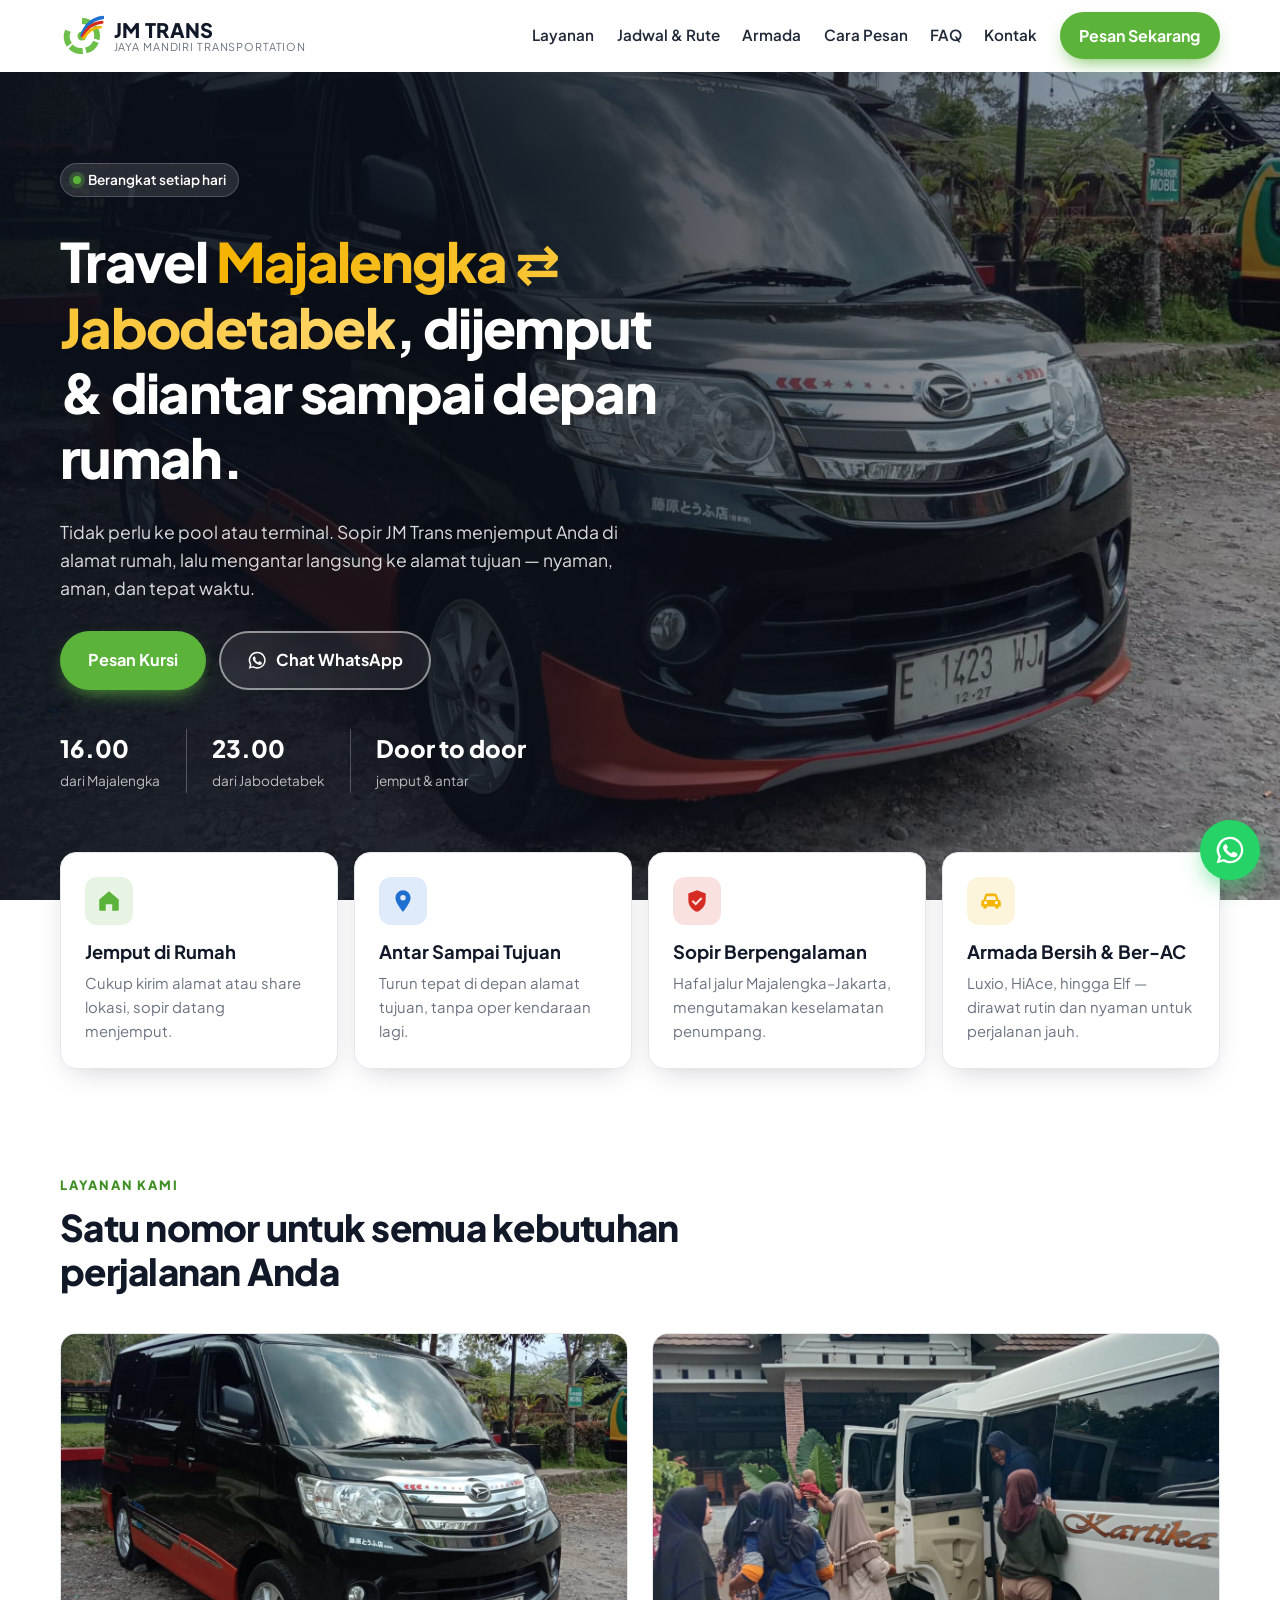
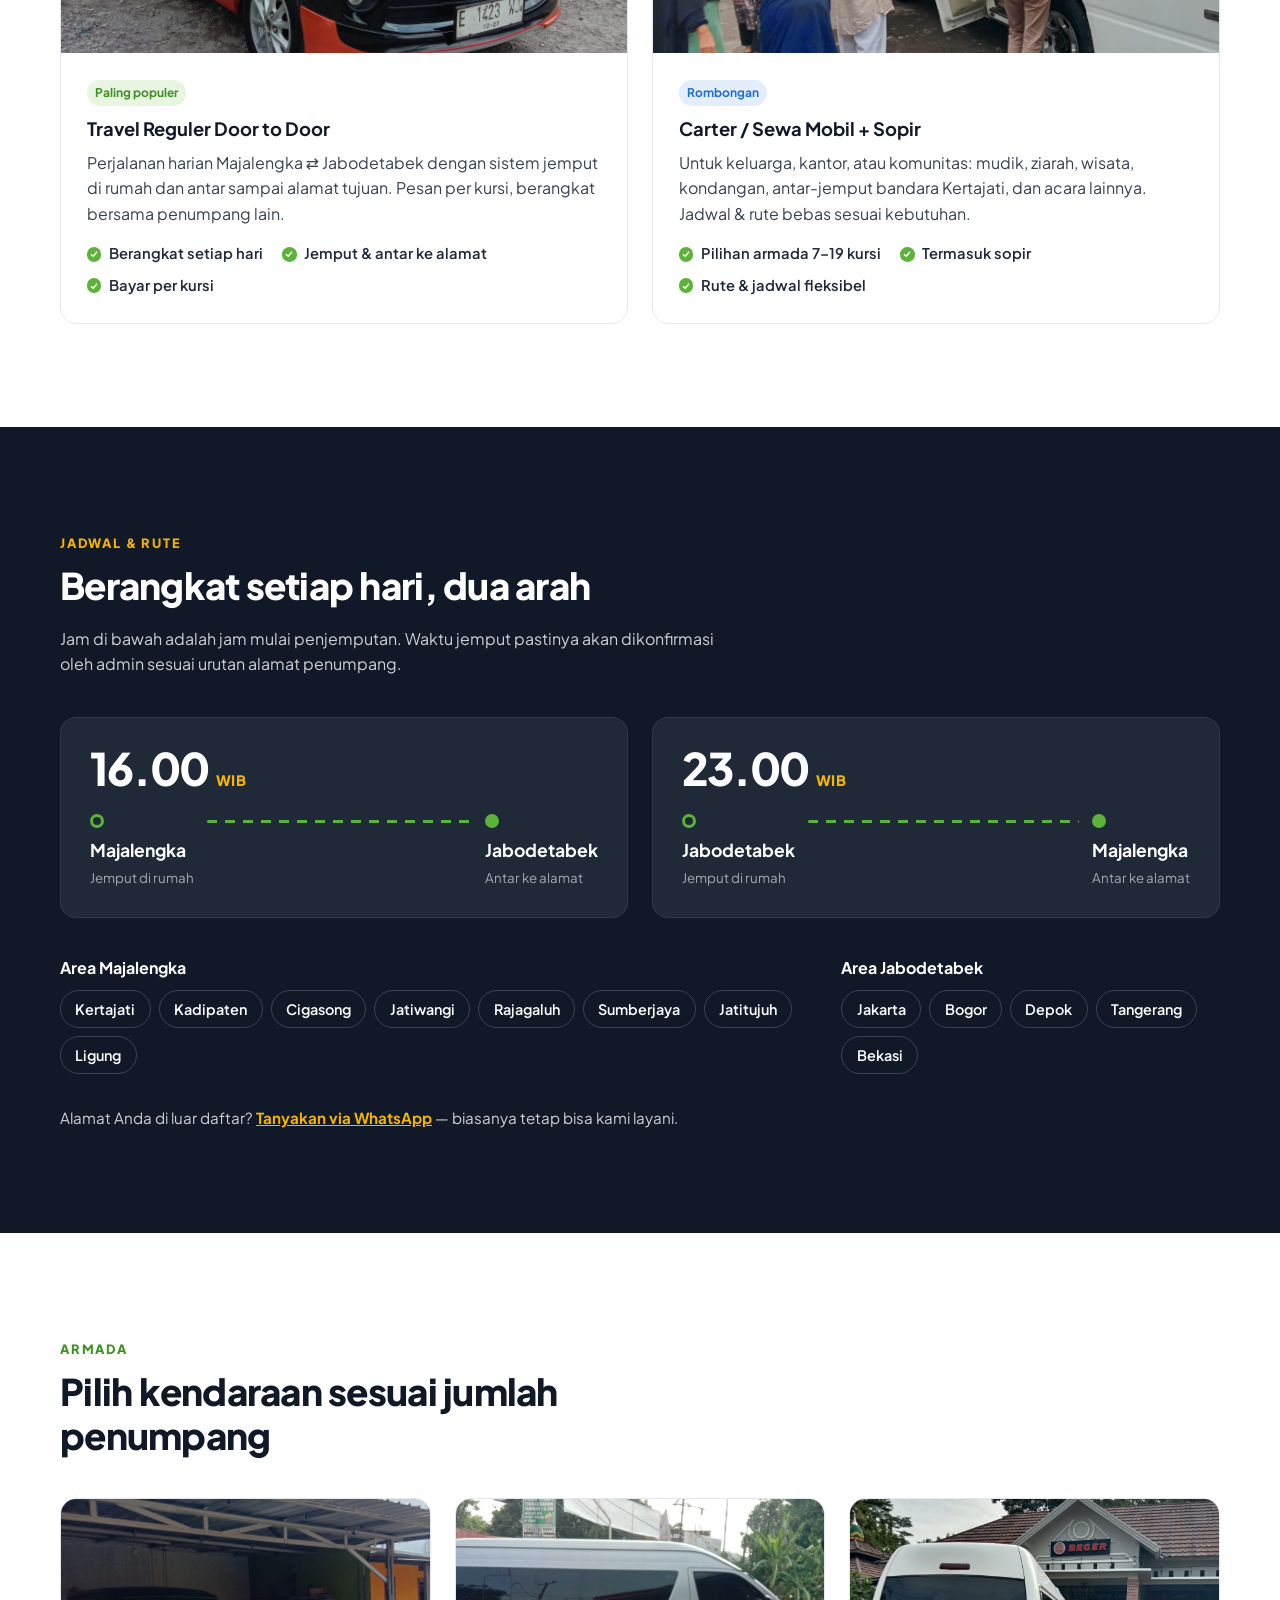
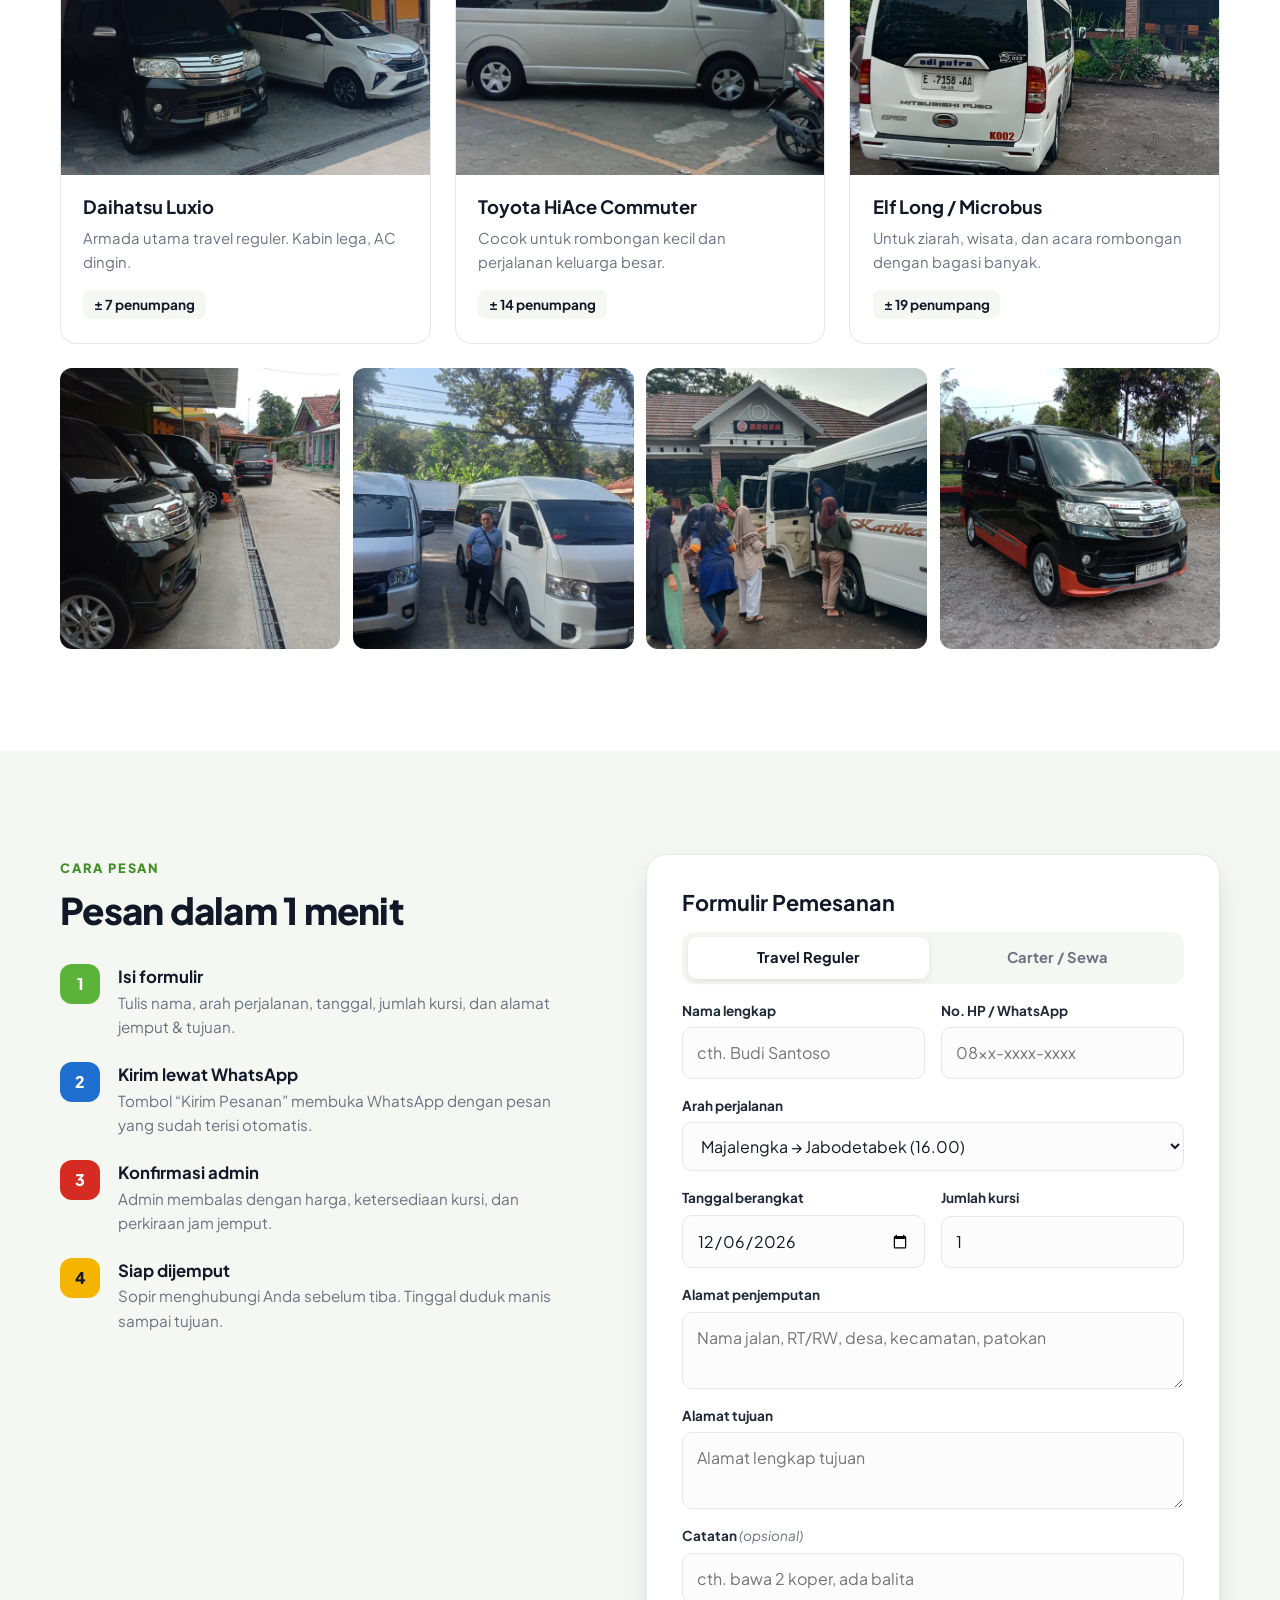
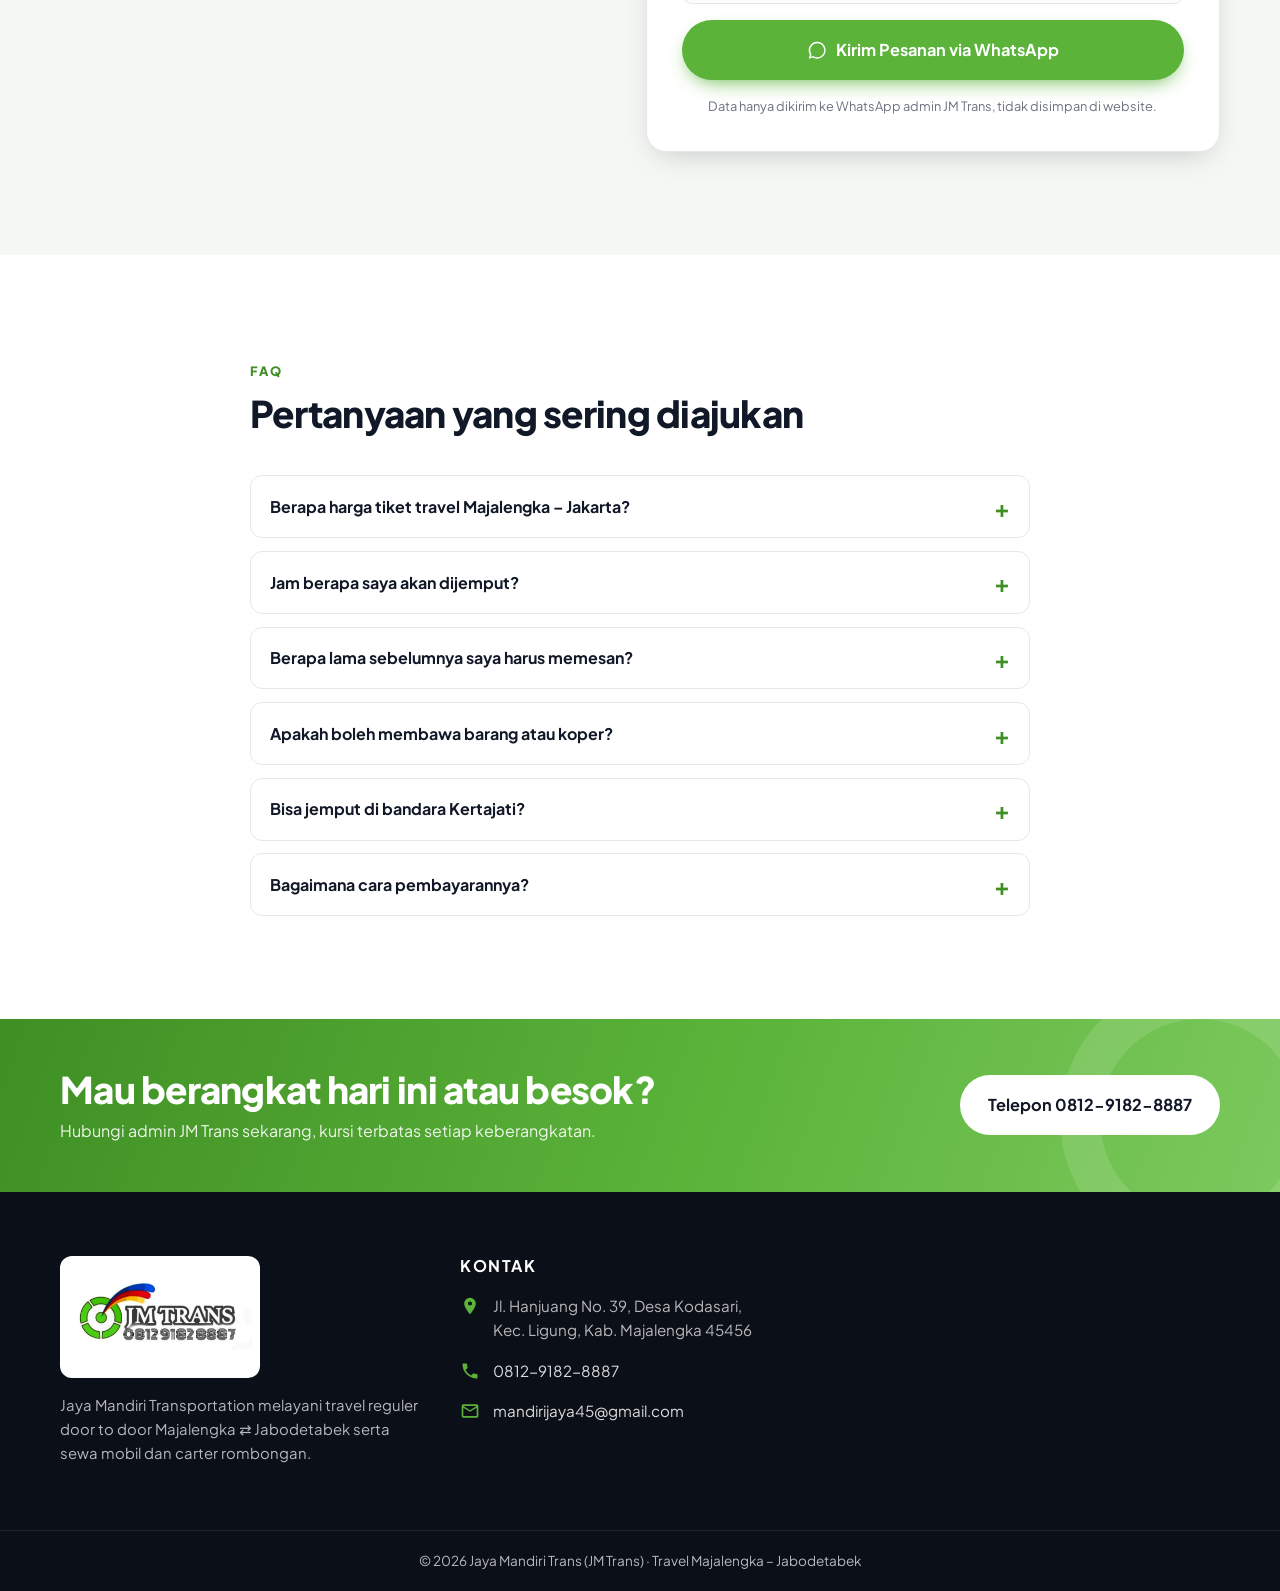
==== index.html @ edeae004 "Website JM Trans: travel door to door Majalengka - Jabodetabek Halaman statis dengan jadwal, rute, a" ====
<!DOCTYPE html>
<html lang="id">
<head>
  <meta charset="UTF-8">
  <meta name="viewport" content="width=device-width, initial-scale=1.0">
  <title>JM Trans — Travel Majalengka Jabodetabek Door to Door</title>
  <meta name="description" content="JM Trans (Jaya Mandiri Transportation) — travel reguler Majalengka ⇄ Jabodetabek, dijemput dan diantar sampai depan rumah. Berangkat setiap hari. Pesan via WhatsApp 0812-9182-8887.">
  <meta name="theme-color" content="#111827">
  <meta property="og:title" content="JM Trans — Travel Door to Door Majalengka ⇄ Jabodetabek">
  <meta property="og:description" content="Dijemput di rumah, diantar sampai tujuan. Berangkat setiap hari dari Majalengka jam 16.00 dan dari Jabodetabek jam 23.00.">
  <meta property="og:image" content="img/luxio-hero.jpg">
  <link rel="icon" href="img/favicon.svg" type="image/svg+xml">
  <link rel="preconnect" href="https://fonts.googleapis.com">
  <link rel="preconnect" href="https://fonts.gstatic.com" crossorigin>
  <link href="https://fonts.googleapis.com/css2?family=Plus+Jakarta+Sans:wght@400;500;600;700;800&display=swap" rel="stylesheet">
  <link rel="stylesheet" href="css/style.css">
</head>
<body>

  <!-- ===== HEADER ===== -->
  <header class="header" id="header">
    <div class="container header__inner">
      <a href="#beranda" class="brand" aria-label="JM Trans beranda">
        <svg class="brand__mark" viewBox="0 0 64 64" aria-hidden="true">
          <g fill="#6cc04a">
            <path d="M32 6a26 26 0 0 1 18.4 7.6l-6 6A17.5 17.5 0 0 0 32 14.5Z"/>
            <path d="M52.6 16a26 26 0 0 1 4.9 22l-8.2-2.2a17.5 17.5 0 0 0-3.3-14.6Z"/>
            <path d="M56.3 42a26 26 0 0 1-17.6 15.1l-2.2-8.2a17.5 17.5 0 0 0 11.8-10.1Z"/>
            <path d="M33.6 58a26 26 0 0 1-21.2-7.6l6-6a17.5 17.5 0 0 0 14.2 5.1Z"/>
            <path d="M9.9 47.5A26 26 0 0 1 7.4 23l8.1 2.8a17.5 17.5 0 0 0 1.7 16.4Z"/>
            <circle cx="32" cy="32" r="6.5"/>
          </g>
          <path d="M32 31 C36 18 46 7 62 5" stroke="#1f6fd1" stroke-width="5" fill="none" stroke-linecap="round"/>
          <path d="M33 33 C38 22 47 13 61 12" stroke="#d62b23" stroke-width="4.5" fill="none" stroke-linecap="round"/>
          <path d="M34 35 C40 26 48 19 59 19" stroke="#f4b400" stroke-width="4" fill="none" stroke-linecap="round"/>
        </svg>
        <span class="brand__text">
          <strong>JM TRANS</strong>
          <small>Jaya Mandiri Transportation</small>
        </span>
      </a>

      <nav class="nav" id="nav" aria-label="Menu utama">
        <a href="#layanan">Layanan</a>
        <a href="#jadwal">Jadwal & Rute</a>
        <a href="#armada">Armada</a>
        <a href="#cara-pesan">Cara Pesan</a>
        <a href="#faq">FAQ</a>
        <a href="#kontak">Kontak</a>
        <a href="#pesan" class="btn btn--primary nav__cta">Pesan Sekarang</a>
      </nav>

      <button class="nav-toggle" id="navToggle" aria-label="Buka menu" aria-expanded="false" aria-controls="nav">
        <span></span><span></span><span></span>
      </button>
    </div>
  </header>

  <main>
    <!-- ===== HERO ===== -->
    <section class="hero" id="beranda">
      <div class="hero__bg" aria-hidden="true"></div>
      <div class="container hero__inner">
        <div class="hero__copy">
          <span class="pill"><span class="dot"></span> Berangkat setiap hari</span>
          <h1>Travel <span class="hl">Majalengka ⇄ Jabodetabek</span>, dijemput & diantar sampai depan rumah.</h1>
          <p class="lead">Tidak perlu ke pool atau terminal. Sopir JM Trans menjemput Anda di alamat rumah, lalu mengantar langsung ke alamat tujuan — nyaman, aman, dan tepat waktu.</p>
          <div class="hero__actions">
            <a href="#pesan" class="btn btn--primary btn--lg">Pesan Kursi</a>
            <a href="https://wa.me/6281291828887?text=Halo%20JM%20Trans%2C%20saya%20mau%20tanya%20jadwal%20travel." class="btn btn--ghost btn--lg" target="_blank" rel="noopener">
              <svg class="ico" viewBox="0 0 24 24" aria-hidden="true"><path fill="currentColor" d="M12 2a10 10 0 0 0-8.6 15.1L2 22l5-1.3A10 10 0 1 0 12 2Zm0 18.2a8.2 8.2 0 0 1-4.2-1.2l-.3-.2-3 .8.8-2.9-.2-.3A8.2 8.2 0 1 1 12 20.2Zm4.5-6.1c-.2-.1-1.5-.7-1.7-.8s-.4-.1-.6.1-.7.8-.8 1-.3.2-.5.1a6.7 6.7 0 0 1-3.3-2.9c-.3-.4.3-.4.7-1.3.1-.2 0-.3 0-.4l-.8-1.8c-.2-.5-.4-.4-.6-.4h-.5a1 1 0 0 0-.7.3 3 3 0 0 0-.9 2.2 5.2 5.2 0 0 0 1.1 2.7 11.8 11.8 0 0 0 4.5 4c1.7.7 2.3.8 3.2.6a2.7 2.7 0 0 0 1.8-1.2 2.2 2.2 0 0 0 .1-1.3c0-.1-.2-.2-.4-.3Z"/></svg>
              Chat WhatsApp
            </a>
          </div>
          <ul class="hero__stats">
            <li><strong>16.00</strong><span>dari Majalengka</span></li>
            <li><strong>23.00</strong><span>dari Jabodetabek</span></li>
            <li><strong>Door to door</strong><span>jemput & antar</span></li>
          </ul>
        </div>
      </div>
    </section>

    <!-- ===== KEUNGGULAN ===== -->
    <section class="features">
      <div class="container features__grid">
        <article class="feature">
          <div class="feature__icon" style="--c:var(--green)">
            <svg viewBox="0 0 24 24"><path d="M3 10.5 12 3l9 7.5V20a1 1 0 0 1-1 1h-5v-6H9v6H4a1 1 0 0 1-1-1Z"/></svg>
          </div>
          <h3>Jemput di Rumah</h3>
          <p>Cukup kirim alamat atau share lokasi, sopir datang menjemput.</p>
        </article>
        <article class="feature">
          <div class="feature__icon" style="--c:var(--blue)">
            <svg viewBox="0 0 24 24"><path d="M12 2a7 7 0 0 0-7 7c0 5 7 13 7 13s7-8 7-13a7 7 0 0 0-7-7Zm0 9.5A2.5 2.5 0 1 1 12 6.5a2.5 2.5 0 0 1 0 5Z"/></svg>
          </div>
          <h3>Antar Sampai Tujuan</h3>
          <p>Turun tepat di depan alamat tujuan, tanpa oper kendaraan lagi.</p>
        </article>
        <article class="feature">
          <div class="feature__icon" style="--c:var(--red)">
            <svg viewBox="0 0 24 24"><path d="M12 2 4 5v6c0 5 3.4 9.4 8 11 4.6-1.6 8-6 8-11V5Zm-1.2 14.2L7 12.4l1.4-1.4 2.4 2.4 4.8-4.8L17 10Z"/></svg>
          </div>
          <h3>Sopir Berpengalaman</h3>
          <p>Hafal jalur Majalengka–Jakarta, mengutamakan keselamatan penumpang.</p>
        </article>
        <article class="feature">
          <div class="feature__icon" style="--c:var(--yellow)">
            <svg viewBox="0 0 24 24"><path d="M5 11 6.5 6.5A2 2 0 0 1 8.4 5h7.2a2 2 0 0 1 1.9 1.5L19 11a2 2 0 0 1 2 2v4h-2v2h-3v-2H8v2H5v-2H3v-4a2 2 0 0 1 2-2Zm2 4a1.5 1.5 0 1 0 0-3 1.5 1.5 0 0 0 0 3Zm10 0a1.5 1.5 0 1 0 0-3 1.5 1.5 0 0 0 0 3ZM7.2 11h9.6l-1-3.4H8.2Z"/></svg>
          </div>
          <h3>Armada Bersih & Ber-AC</h3>
          <p>Luxio, HiAce, hingga Elf — dirawat rutin dan nyaman untuk perjalanan jauh.</p>
        </article>
      </div>
    </section>

    <!-- ===== LAYANAN ===== -->
    <section class="section" id="layanan">
      <div class="container">
        <header class="section__head">
          <span class="eyebrow">Layanan Kami</span>
          <h2>Satu nomor untuk semua kebutuhan perjalanan Anda</h2>
        </header>
        <div class="services">
          <article class="service">
            <img src="img/luxio-hero.jpg" alt="Daihatsu Luxio hitam armada travel reguler JM Trans" loading="lazy">
            <div class="service__body">
              <span class="tag tag--green">Paling populer</span>
              <h3>Travel Reguler Door to Door</h3>
              <p>Perjalanan harian Majalengka ⇄ Jabodetabek dengan sistem jemput di rumah dan antar sampai alamat tujuan. Pesan per kursi, berangkat bersama penumpang lain.</p>
              <ul class="checks">
                <li>Berangkat setiap hari</li>
                <li>Jemput & antar ke alamat</li>
                <li>Bayar per kursi</li>
              </ul>
            </div>
          </article>
          <article class="service">
            <img src="img/rombongan.jpg" alt="Rombongan penumpang naik minibus Elf JM Trans" loading="lazy">
            <div class="service__body">
              <span class="tag tag--blue">Rombongan</span>
              <h3>Carter / Sewa Mobil + Sopir</h3>
              <p>Untuk keluarga, kantor, atau komunitas: mudik, ziarah, wisata, kondangan, antar-jemput bandara Kertajati, dan acara lainnya. Jadwal & rute bebas sesuai kebutuhan.</p>
              <ul class="checks">
                <li>Pilihan armada 7–19 kursi</li>
                <li>Termasuk sopir</li>
                <li>Rute & jadwal fleksibel</li>
              </ul>
            </div>
          </article>
        </div>
      </div>
    </section>

    <!-- ===== JADWAL & RUTE ===== -->
    <section class="section section--dark" id="jadwal">
      <div class="container">
        <header class="section__head">
          <span class="eyebrow">Jadwal & Rute</span>
          <h2>Berangkat setiap hari, dua arah</h2>
          <p>Jam di bawah adalah jam mulai penjemputan. Waktu jemput pastinya akan dikonfirmasi oleh admin sesuai urutan alamat penumpang.</p>
        </header>

        <div class="routes">
          <article class="route">
            <div class="route__time">16.00 <small>WIB</small></div>
            <div class="route__line">
              <div class="route__stop"><span class="route__dot"></span><strong>Majalengka</strong><small>Jemput di rumah</small></div>
              <div class="route__bar" aria-hidden="true"></div>
              <div class="route__stop"><span class="route__dot route__dot--end"></span><strong>Jabodetabek</strong><small>Antar ke alamat</small></div>
            </div>
          </article>
          <article class="route">
            <div class="route__time">23.00 <small>WIB</small></div>
            <div class="route__line">
              <div class="route__stop"><span class="route__dot"></span><strong>Jabodetabek</strong><small>Jemput di rumah</small></div>
              <div class="route__bar" aria-hidden="true"></div>
              <div class="route__stop"><span class="route__dot route__dot--end"></span><strong>Majalengka</strong><small>Antar ke alamat</small></div>
            </div>
          </article>
        </div>

        <div class="areas">
          <div class="area">
            <h3>Area Majalengka</h3>
            <ul class="chips">
              <li>Kertajati</li><li>Kadipaten</li><li>Cigasong</li><li>Jatiwangi</li>
              <li>Rajagaluh</li><li>Sumberjaya</li><li>Jatitujuh</li><li>Ligung</li>
            </ul>
          </div>
          <div class="area">
            <h3>Area Jabodetabek</h3>
            <ul class="chips">
              <li>Jakarta</li><li>Bogor</li><li>Depok</li><li>Tangerang</li><li>Bekasi</li>
            </ul>
          </div>
        </div>
        <p class="note">Alamat Anda di luar daftar? <a href="https://wa.me/6281291828887?text=Halo%20JM%20Trans%2C%20apakah%20alamat%20saya%20bisa%20dijemput%3F" target="_blank" rel="noopener">Tanyakan via WhatsApp</a> — biasanya tetap bisa kami layani.</p>
      </div>
    </section>

    <!-- ===== ARMADA ===== -->
    <section class="section" id="armada">
      <div class="container">
        <header class="section__head">
          <span class="eyebrow">Armada</span>
          <h2>Pilih kendaraan sesuai jumlah penumpang</h2>
        </header>

        <div class="fleet">
          <article class="car">
            <img src="img/garasi.jpg" alt="Daihatsu Luxio JM Trans di garasi" loading="lazy">
            <div class="car__body">
              <h3>Daihatsu Luxio</h3>
              <p>Armada utama travel reguler. Kabin lega, AC dingin.</p>
              <span class="car__seat">± 7 penumpang</span>
            </div>
          </article>
          <article class="car">
            <img src="img/hiace-silver.jpg" alt="Toyota HiAce Commuter silver JM Trans" loading="lazy">
            <div class="car__body">
              <h3>Toyota HiAce Commuter</h3>
              <p>Cocok untuk rombongan kecil dan perjalanan keluarga besar.</p>
              <span class="car__seat">± 14 penumpang</span>
            </div>
          </article>
          <article class="car">
            <img src="img/elf-belakang.jpg" alt="Minibus Elf putih JM Trans" loading="lazy">
            <div class="car__body">
              <h3>Elf Long / Microbus</h3>
              <p>Untuk ziarah, wisata, dan acara rombongan dengan bagasi banyak.</p>
              <span class="car__seat">± 19 penumpang</span>
            </div>
          </article>
        </div>

        <div class="gallery" id="gallery">
          <button class="gallery__item" data-full="img/pool-armada.jpg"><img src="img/pool-armada.jpg" alt="Deretan armada JM Trans di pool Ligung" loading="lazy"></button>
          <button class="gallery__item" data-full="img/hiace-putih.jpg"><img src="img/hiace-putih.jpg" alt="Dua unit HiAce JM Trans siap berangkat" loading="lazy"></button>
          <button class="gallery__item" data-full="img/rombongan.jpg"><img src="img/rombongan.jpg" alt="Penumpang rombongan naik armada JM Trans" loading="lazy"></button>
          <button class="gallery__item" data-full="img/luxio-hero.jpg"><img src="img/luxio-hero.jpg" alt="Luxio hitam oranye JM Trans" loading="lazy"></button>
        </div>
      </div>
    </section>

    <!-- ===== CARA PESAN + FORM ===== -->
    <section class="section section--soft" id="cara-pesan">
      <div class="container booking">
        <div class="booking__steps">
          <span class="eyebrow">Cara Pesan</span>
          <h2>Pesan dalam 1 menit</h2>
          <ol class="steps">
            <li>
              <strong>Isi formulir</strong>
              <span>Tulis nama, arah perjalanan, tanggal, jumlah kursi, dan alamat jemput & tujuan.</span>
            </li>
            <li>
              <strong>Kirim lewat WhatsApp</strong>
              <span>Tombol “Kirim Pesanan” membuka WhatsApp dengan pesan yang sudah terisi otomatis.</span>
            </li>
            <li>
              <strong>Konfirmasi admin</strong>
              <span>Admin membalas dengan harga, ketersediaan kursi, dan perkiraan jam jemput.</span>
            </li>
            <li>
              <strong>Siap dijemput</strong>
              <span>Sopir menghubungi Anda sebelum tiba. Tinggal duduk manis sampai tujuan.</span>
            </li>
          </ol>
        </div>

        <form class="form" id="pesan" novalidate>
          <h3>Formulir Pemesanan</h3>

          <fieldset class="form__toggle">
            <legend>Layanan</legend>
            <label><input type="radio" name="layanan" value="Travel Reguler" checked> <span>Travel Reguler</span></label>
            <label><input type="radio" name="layanan" value="Carter / Sewa Mobil"> <span>Carter / Sewa</span></label>
          </fieldset>

          <div class="form__row">
            <label class="field">
              <span>Nama lengkap</span>
              <input type="text" name="nama" required autocomplete="name" placeholder="cth. Budi Santoso">
            </label>
            <label class="field">
              <span>No. HP / WhatsApp</span>
              <input type="tel" name="hp" required autocomplete="tel" inputmode="tel" placeholder="08xx-xxxx-xxxx">
            </label>
          </div>

          <label class="field" data-only="Travel Reguler">
            <span>Arah perjalanan</span>
            <select name="arah">
              <option value="Majalengka → Jabodetabek (16.00)">Majalengka → Jabodetabek (16.00)</option>
              <option value="Jabodetabek → Majalengka (23.00)">Jabodetabek → Majalengka (23.00)</option>
            </select>
          </label>

          <div class="form__row">
            <label class="field">
              <span>Tanggal berangkat</span>
              <input type="date" name="tanggal" required>
            </label>
            <label class="field">
              <span data-label-reguler="Jumlah kursi" data-label-carter="Jumlah penumpang">Jumlah kursi</span>
              <input type="number" name="jumlah" min="1" max="19" value="1" required>
            </label>
          </div>

          <label class="field">
            <span>Alamat penjemputan</span>
            <textarea name="jemput" rows="2" required placeholder="Nama jalan, RT/RW, desa, kecamatan, patokan"></textarea>
          </label>
          <label class="field">
            <span>Alamat tujuan</span>
            <textarea name="tujuan" rows="2" required placeholder="Alamat lengkap tujuan"></textarea>
          </label>
          <label class="field">
            <span>Catatan <em>(opsional)</em></span>
            <input type="text" name="catatan" placeholder="cth. bawa 2 koper, ada balita">
          </label>

          <p class="form__error" id="formError" role="alert" hidden></p>
          <button type="submit" class="btn btn--primary btn--lg btn--block">
            <svg class="ico" viewBox="0 0 24 24" aria-hidden="true"><path fill="currentColor" d="M12 2a10 10 0 0 0-8.6 15.1L2 22l5-1.3A10 10 0 1 0 12 2Zm0 18.2a8.2 8.2 0 0 1-4.2-1.2l-.3-.2-3 .8.8-2.9-.2-.3A8.2 8.2 0 1 1 12 20.2Z"/></svg>
            Kirim Pesanan via WhatsApp
          </button>
          <p class="form__hint">Data hanya dikirim ke WhatsApp admin JM Trans, tidak disimpan di website.</p>
        </form>
      </div>
    </section>

    <!-- ===== FAQ ===== -->
    <section class="section" id="faq">
      <div class="container container--narrow">
        <header class="section__head">
          <span class="eyebrow">FAQ</span>
          <h2>Pertanyaan yang sering diajukan</h2>
        </header>
        <div class="faq">
          <details>
            <summary>Berapa harga tiket travel Majalengka – Jakarta?</summary>
            <p>Harga tergantung titik jemput dan tujuan. Kirim pesanan atau chat WhatsApp, admin akan langsung memberi harga pasti sebelum Anda konfirmasi.</p>
          </details>
          <details>
            <summary>Jam berapa saya akan dijemput?</summary>
            <p>Penjemputan dimulai pukul 16.00 dari Majalengka dan pukul 23.00 dari Jabodetabek. Jam jemput Anda menyesuaikan urutan alamat penumpang; admin atau sopir akan mengabari sebelumnya.</p>
          </details>
          <details>
            <summary>Berapa lama sebelumnya saya harus memesan?</summary>
            <p>Sebaiknya H-1 agar kursi terjamin, terutama akhir pekan dan musim libur. Pemesanan di hari yang sama tetap bisa selama kursi masih tersedia.</p>
          </details>
          <details>
            <summary>Apakah boleh membawa barang atau koper?</summary>
            <p>Boleh. Mohon tulis jumlah dan ukuran barang di kolom catatan supaya kami bisa menyiapkan tempat bagasi.</p>
          </details>
          <details>
            <summary>Bisa jemput di bandara Kertajati?</summary>
            <p>Bisa. Kertajati (BIJB) termasuk area layanan kami, baik untuk travel reguler maupun carter.</p>
          </details>
          <details>
            <summary>Bagaimana cara pembayarannya?</summary>
            <p>Detail pembayaran akan diinformasikan oleh admin saat konfirmasi pesanan.</p>
          </details>
        </div>
      </div>
    </section>

    <!-- ===== CTA ===== -->
    <section class="cta">
      <div class="container cta__inner">
        <div>
          <h2>Mau berangkat hari ini atau besok?</h2>
          <p>Hubungi admin JM Trans sekarang, kursi terbatas setiap keberangkatan.</p>
        </div>
        <a href="tel:+6281291828887" class="btn btn--light btn--lg">Telepon 0812-9182-8887</a>
      </div>
    </section>
  </main>

  <!-- ===== FOOTER / KONTAK ===== -->
  <footer class="footer" id="kontak">
    <div class="container footer__grid">
      <div>
        <img src="img/logo.jpg" alt="Logo JM Trans" class="footer__logo" width="200" height="113">
        <p>Jaya Mandiri Transportation melayani travel reguler door to door Majalengka ⇄ Jabodetabek serta sewa mobil dan carter rombongan.</p>
      </div>
      <div>
        <h3>Kontak</h3>
        <ul class="contact">
          <li>
            <svg viewBox="0 0 24 24" aria-hidden="true"><path d="M12 2a7 7 0 0 0-7 7c0 5 7 13 7 13s7-8 7-13a7 7 0 0 0-7-7Zm0 9.5A2.5 2.5 0 1 1 12 6.5a2.5 2.5 0 0 1 0 5Z"/></svg>
            <span>Jl. Hanjuang No. 39, Desa Kodasari,<br>Kec. Ligung, Kab. Majalengka 45456</span>
          </li>
          <li>
            <svg viewBox="0 0 24 24" aria-hidden="true"><path d="M6.6 10.8a15.1 15.1 0 0 0 6.6 6.6l2.2-2.2a1 1 0 0 1 1-.2 11.4 11.4 0 0 0 3.6.6 1 1 0 0 1 1 1V20a1 1 0 0 1-1 1A17 17 0 0 1 3 4a1 1 0 0 1 1-1h3.5a1 1 0 0 1 1 1 11.4 11.4 0 0 0 .6 3.6 1 1 0 0 1-.3 1Z"/></svg>
            <a href="tel:+6281291828887">0812-9182-8887</a>
          </li>
          <li>
            <svg viewBox="0 0 24 24" aria-hidden="true"><path d="M4 4h16a2 2 0 0 1 2 2v12a2 2 0 0 1-2 2H4a2 2 0 0 1-2-2V6a2 2 0 0 1 2-2Zm8 7 8-5H4Zm0 2L4 8v10h16V8Z"/></svg>
            <a href="mailto:mandirijaya45@gmail.com">mandirijaya45@gmail.com</a>
          </li>
        </ul>
      </div>
      <div class="footer__map">
        <iframe title="Lokasi pool JM Trans di Kodasari, Ligung, Majalengka" src="https://maps.google.com/maps?q=Kodasari%2C%20Ligung%2C%20Majalengka&z=14&output=embed" loading="lazy" referrerpolicy="no-referrer-when-downgrade"></iframe>
      </div>
    </div>
    <div class="footer__bottom">
      <div class="container">© <span id="year">2026</span> Jaya Mandiri Trans (JM Trans) · Travel Majalengka – Jabodetabek</div>
    </div>
  </footer>

  <!-- Tombol WA melayang -->
  <a class="wa-float" href="https://wa.me/6281291828887?text=Halo%20JM%20Trans%2C%20saya%20mau%20pesan%20travel." target="_blank" rel="noopener" aria-label="Chat WhatsApp JM Trans">
    <svg viewBox="0 0 24 24" aria-hidden="true"><path fill="currentColor" d="M12 2a10 10 0 0 0-8.6 15.1L2 22l5-1.3A10 10 0 1 0 12 2Zm0 18.2a8.2 8.2 0 0 1-4.2-1.2l-.3-.2-3 .8.8-2.9-.2-.3A8.2 8.2 0 1 1 12 20.2Zm4.5-6.1c-.2-.1-1.5-.7-1.7-.8s-.4-.1-.6.1-.7.8-.8 1-.3.2-.5.1a6.7 6.7 0 0 1-3.3-2.9c-.3-.4.3-.4.7-1.3.1-.2 0-.3 0-.4l-.8-1.8c-.2-.5-.4-.4-.6-.4h-.5a1 1 0 0 0-.7.3 3 3 0 0 0-.9 2.2 5.2 5.2 0 0 0 1.1 2.7 11.8 11.8 0 0 0 4.5 4c1.7.7 2.3.8 3.2.6a2.7 2.7 0 0 0 1.8-1.2 2.2 2.2 0 0 0 .1-1.3c0-.1-.2-.2-.4-.3Z"/></svg>
  </a>

  <!-- Lightbox galeri -->
  <div class="lightbox" id="lightbox" hidden>
    <button class="lightbox__close" aria-label="Tutup">×</button>
    <img alt="">
  </div>

  <script src="js/main.js"></script>
</body>
</html>
---- css/style.css ----
/* =========================================================
   JM Trans — Jaya Mandiri Transportation
   Warna diambil dari logo: hijau, biru, merah, kuning
   ========================================================= */
:root {
  --green: #5bb33a;
  --green-dark: #3f8f24;
  --blue: #1f6fd1;
  --red: #d62b23;
  --yellow: #f4b400;
  --ink: #111827;
  --ink-2: #1f2937;
  --text: #374151;
  --muted: #6b7280;
  --line: #e5e7eb;
  --soft: #f4f7f2;
  --white: #fff;
  --radius: 16px;
  --shadow: 0 10px 30px -12px rgba(17, 24, 39, .25);
  --header-h: 72px;
}

*, *::before, *::after { box-sizing: border-box; }
html { scroll-behavior: smooth; scroll-padding-top: var(--header-h); }
body {
  margin: 0;
  font-family: "Plus Jakarta Sans", system-ui, -apple-system, "Segoe UI", sans-serif;
  color: var(--text);
  background: var(--white);
  line-height: 1.6;
  -webkit-font-smoothing: antialiased;
}
img { max-width: 100%; display: block; }
a { color: var(--blue); }
h1, h2, h3 { color: var(--ink); line-height: 1.2; margin: 0 0 .5em; }
h2 { font-size: clamp(1.6rem, 3.2vw, 2.3rem); font-weight: 800; letter-spacing: -.02em; }
h3 { font-size: 1.15rem; font-weight: 700; }
p { margin: 0 0 1em; }

.container { width: min(1160px, 100% - 32px); margin-inline: auto; }
.container--narrow { width: min(780px, 100% - 32px); }

/* ---------- Buttons ---------- */
.btn {
  display: inline-flex; align-items: center; justify-content: center; gap: .5em;
  padding: .7em 1.2em; border-radius: 999px; border: 2px solid transparent;
  font: inherit; font-weight: 700; text-decoration: none; cursor: pointer;
  transition: transform .15s, background .2s, box-shadow .2s;
}
.btn:hover { transform: translateY(-1px); }
.btn--lg { padding: .9em 1.6em; font-size: 1.02rem; }
.btn--block { width: 100%; }
.btn--primary { background: var(--green); color: var(--white); box-shadow: 0 8px 20px -8px var(--green); }
.btn--primary:hover { background: var(--green-dark); }
.btn--ghost { color: var(--white); border-color: rgba(255,255,255,.5); background: rgba(255,255,255,.08); backdrop-filter: blur(4px); }
.btn--ghost:hover { background: rgba(255,255,255,.18); }
.btn--light { background: var(--white); color: var(--ink); }
.ico { width: 1.25em; height: 1.25em; flex: none; }

/* ---------- Header ---------- */
.header {
  position: sticky; top: 0; z-index: 50; height: var(--header-h);
  background: rgba(255,255,255,.92); backdrop-filter: blur(10px);
  border-bottom: 1px solid transparent; transition: border-color .2s, box-shadow .2s;
}
.header.is-scrolled { border-color: var(--line); box-shadow: 0 4px 20px -12px rgba(0,0,0,.2); }
.header__inner { height: 100%; display: flex; align-items: center; justify-content: space-between; gap: 1rem; }
.brand { display: flex; align-items: center; gap: .6rem; text-decoration: none; }
.brand__mark { width: 44px; height: 44px; }
.brand__text { display: flex; flex-direction: column; line-height: 1.1; }
.brand__text strong { color: var(--ink); font-size: 1.25rem; font-weight: 800; letter-spacing: .02em; }
.brand__text small { color: var(--muted); font-size: .68rem; letter-spacing: .08em; text-transform: uppercase; }

.nav { display: flex; align-items: center; gap: 1.4rem; }
.nav a:not(.btn) { color: var(--ink-2); text-decoration: none; font-weight: 600; font-size: .95rem; }
.nav a:not(.btn):hover { color: var(--green-dark); }
.nav__cta { padding: .55em 1.1em; }

.nav-toggle { display: none; width: 44px; height: 44px; border: 0; background: none; cursor: pointer; padding: 10px; }
.nav-toggle span { display: block; height: 2px; background: var(--ink); margin: 5px 0; border-radius: 2px; transition: transform .25s, opacity .2s; }
.nav-toggle[aria-expanded="true"] span:nth-child(1) { transform: translateY(7px) rotate(45deg); }
.nav-toggle[aria-expanded="true"] span:nth-child(2) { opacity: 0; }
.nav-toggle[aria-expanded="true"] span:nth-child(3) { transform: translateY(-7px) rotate(-45deg); }

/* ---------- Hero ---------- */
.hero { position: relative; color: var(--white); min-height: calc(100vh - var(--header-h)); min-height: calc(100svh - var(--header-h)); display: grid; align-items: center; overflow: hidden; isolation: isolate; }
.hero__bg {
  position: absolute; inset: 0; z-index: -1;
  background:
    linear-gradient(100deg, rgba(10,15,25,.92) 0%, rgba(10,15,25,.75) 45%, rgba(10,15,25,.15) 100%),
    url("../img/luxio-hero.jpg") center 60% / cover no-repeat;
}
.hero__inner { padding-block: 4rem 5rem; }
.hero__copy { max-width: 640px; }
.hero h1 { color: var(--white); font-size: clamp(2rem, 5vw, 3.4rem); font-weight: 800; letter-spacing: -.03em; margin: .6em 0 .5em; }
.hl { background: linear-gradient(90deg, var(--yellow), #ffd66b); -webkit-background-clip: text; background-clip: text; color: transparent; }
.lead { font-size: 1.1rem; color: rgba(255,255,255,.85); max-width: 560px; }
.pill { display: inline-flex; align-items: center; gap: .5em; padding: .35em .9em; border-radius: 999px; background: rgba(255,255,255,.12); border: 1px solid rgba(255,255,255,.2); font-size: .85rem; font-weight: 600; }
.dot { width: 8px; height: 8px; border-radius: 50%; background: var(--green); box-shadow: 0 0 0 4px rgba(91,179,58,.3); animation: pulse 2s infinite; }
@keyframes pulse { 50% { box-shadow: 0 0 0 8px rgba(91,179,58,0); } }
.hero__actions { display: flex; flex-wrap: wrap; gap: .8rem; margin: 1.8rem 0 2.4rem; }
.hero__stats { list-style: none; padding: 0; margin: 0; display: flex; flex-wrap: wrap; gap: 0; }
.hero__stats li { padding: 0 1.6rem; border-left: 1px solid rgba(255,255,255,.25); }
.hero__stats li:first-child { padding-left: 0; border-left: 0; }
.hero__stats strong { display: block; font-size: 1.5rem; font-weight: 800; }
.hero__stats span { font-size: .85rem; color: rgba(255,255,255,.7); }

/* ---------- Features ---------- */
.features { margin-top: -3rem; position: relative; z-index: 2; }
.features__grid { display: grid; grid-template-columns: repeat(4, 1fr); gap: 1rem; }
.feature { background: var(--white); border-radius: var(--radius); padding: 1.5rem; box-shadow: var(--shadow); border: 1px solid var(--line); }
.feature__icon { width: 48px; height: 48px; border-radius: 12px; display: grid; place-items: center; background: color-mix(in srgb, var(--c) 14%, white); margin-bottom: 1rem; }
.feature__icon svg { width: 26px; height: 26px; fill: var(--c); }
.feature p { font-size: .93rem; color: var(--muted); margin: 0; }

/* ---------- Section ---------- */
.section { padding-block: clamp(4rem, 8vw, 6.5rem); }
.section--soft { background: var(--soft); }
.section--dark { background: var(--ink); color: rgba(255,255,255,.8); }
.section--dark h2, .section--dark h3 { color: var(--white); }
.section__head { max-width: 680px; margin-bottom: 2.5rem; }
.eyebrow { display: inline-block; font-size: .8rem; font-weight: 800; letter-spacing: .14em; text-transform: uppercase; color: var(--green-dark); margin-bottom: .6rem; }
.section--dark .eyebrow { color: var(--yellow); }

/* ---------- Services ---------- */
.services { display: grid; grid-template-columns: repeat(2, 1fr); gap: 1.5rem; }
.service { border: 1px solid var(--line); border-radius: var(--radius); overflow: hidden; background: var(--white); display: flex; flex-direction: column; }
.service img { aspect-ratio: 16 / 9; object-fit: cover; width: 100%; }
.service__body { padding: 1.6rem; }
.tag { display: inline-block; font-size: .75rem; font-weight: 700; padding: .25em .7em; border-radius: 999px; margin-bottom: .8rem; }
.tag--green { background: #e7f5e1; color: var(--green-dark); }
.tag--blue { background: #e3edfb; color: var(--blue); }
.checks { list-style: none; padding: 0; margin: 0; display: flex; flex-wrap: wrap; gap: .5rem 1.2rem; }
.checks li { position: relative; padding-left: 1.5em; font-weight: 600; font-size: .92rem; color: var(--ink-2); }
.checks li::before { content: ""; position: absolute; left: 0; top: .3em; width: 1em; height: 1em; border-radius: 50%; background: var(--green) url("data:image/svg+xml,%3Csvg xmlns='http://www.w3.org/2000/svg' viewBox='0 0 16 16'%3E%3Cpath d='M4 8.5 7 11l5-6' stroke='white' stroke-width='2' fill='none'/%3E%3C/svg%3E") center/80% no-repeat; }

/* ---------- Routes ---------- */
.routes { display: grid; grid-template-columns: repeat(2, 1fr); gap: 1.5rem; margin-bottom: 2.5rem; }
.route { background: var(--ink-2); border: 1px solid rgba(255,255,255,.08); border-radius: var(--radius); padding: 1.8rem; }
.route__time { font-size: 2.8rem; font-weight: 800; color: var(--white); line-height: 1; margin-bottom: 1.4rem; letter-spacing: -.03em; }
.route__time small { font-size: .9rem; color: var(--yellow); letter-spacing: .05em; }
.route__line { display: flex; align-items: flex-start; gap: .8rem; }
.route__stop { display: flex; flex-direction: column; gap: .15rem; min-width: 0; }
.route__stop strong { color: var(--white); font-size: 1.1rem; }
.route__stop small { color: rgba(255,255,255,.6); }
.route__dot { width: 14px; height: 14px; border-radius: 50%; border: 3px solid var(--green); margin-bottom: .4rem; }
.route__dot--end { background: var(--green); }
.route__bar { flex: 1; height: 3px; margin-top: 6px; background: repeating-linear-gradient(90deg, var(--green) 0 10px, transparent 10px 18px); border-radius: 2px; }
.areas { display: grid; grid-template-columns: 2fr 1fr; gap: 1.5rem; }
.area h3 { font-size: 1rem; margin-bottom: .8rem; }
.chips { list-style: none; padding: 0; margin: 0; display: flex; flex-wrap: wrap; gap: .5rem; }
.chips li { padding: .45em 1em; border-radius: 999px; border: 1px solid rgba(255,255,255,.18); color: var(--white); font-size: .9rem; font-weight: 600; }
.note { margin: 2rem 0 0; font-size: .95rem; }
.note a { color: var(--yellow); font-weight: 700; }

/* ---------- Fleet ---------- */
.fleet { display: grid; grid-template-columns: repeat(3, 1fr); gap: 1.5rem; }
.car { border-radius: var(--radius); overflow: hidden; border: 1px solid var(--line); background: var(--white); transition: transform .2s, box-shadow .2s; }
.car:hover { transform: translateY(-4px); box-shadow: var(--shadow); }
.car img { aspect-ratio: 4 / 3; object-fit: cover; width: 100%; }
.car__body { padding: 1.3rem 1.4rem 1.5rem; }
.car__body p { font-size: .93rem; color: var(--muted); }
.car__seat { display: inline-block; font-weight: 700; font-size: .85rem; color: var(--ink); background: var(--soft); padding: .3em .8em; border-radius: 8px; }
.gallery { display: grid; grid-template-columns: repeat(4, 1fr); gap: .8rem; margin-top: 1.5rem; }
.gallery__item { padding: 0; border: 0; border-radius: 12px; overflow: hidden; cursor: zoom-in; background: none; }
.gallery__item img { aspect-ratio: 1; object-fit: cover; width: 100%; transition: transform .35s; }
.gallery__item:hover img { transform: scale(1.06); }

/* ---------- Booking ---------- */
.booking { display: grid; grid-template-columns: 1fr 1.1fr; gap: clamp(2rem, 5vw, 4rem); align-items: start; }
.steps { list-style: none; counter-reset: s; padding: 0; margin: 2rem 0 0; display: grid; gap: 1.4rem; }
.steps li { counter-increment: s; position: relative; padding-left: 3.6rem; display: flex; flex-direction: column; }
.steps li::before { content: counter(s); position: absolute; left: 0; top: 0; width: 2.5rem; height: 2.5rem; border-radius: 12px; display: grid; place-items: center; font-weight: 800; color: var(--white); background: var(--green); }
.steps li:nth-child(2)::before { background: var(--blue); }
.steps li:nth-child(3)::before { background: var(--red); }
.steps li:nth-child(4)::before { background: var(--yellow); color: var(--ink); }
.steps strong { color: var(--ink); font-size: 1.05rem; }
.steps span { color: var(--muted); font-size: .95rem; }

.form { background: var(--white); border-radius: 20px; padding: clamp(1.4rem, 3vw, 2.2rem); box-shadow: var(--shadow); border: 1px solid var(--line); display: grid; gap: 1rem; scroll-margin-top: calc(var(--header-h) + 16px); }
.form h3 { font-size: 1.35rem; margin: 0; }
.form__row { display: grid; grid-template-columns: 1fr 1fr; gap: 1rem; }
.field { display: grid; gap: .35rem; }
.field > span { font-size: .85rem; font-weight: 700; color: var(--ink-2); }
.field em { font-weight: 400; color: var(--muted); }
.field input, .field select, .field textarea {
  font: inherit; color: var(--ink); width: 100%;
  padding: .75em .9em; border: 1.5px solid var(--line); border-radius: 10px; background: #fbfcfb;
  transition: border-color .2s, box-shadow .2s;
}
.field textarea { resize: vertical; }
.field input:focus, .field select:focus, .field textarea:focus { outline: none; border-color: var(--green); box-shadow: 0 0 0 4px rgba(91,179,58,.15); background: var(--white); }
.field .is-invalid { border-color: var(--red); }
.form__toggle { border: 0; padding: 0; margin: 0; display: grid; grid-template-columns: 1fr 1fr; gap: .5rem; background: var(--soft); padding: .35rem; border-radius: 12px; }
.form__toggle legend { position: absolute; width: 1px; height: 1px; overflow: hidden; clip: rect(0 0 0 0); }
.form__toggle label { position: relative; cursor: pointer; }
.form__toggle input { position: absolute; opacity: 0; }
.form__toggle span { display: block; text-align: center; padding: .6em; border-radius: 9px; font-weight: 700; font-size: .92rem; color: var(--muted); transition: background .2s, color .2s; }
.form__toggle input:checked + span { background: var(--white); color: var(--ink); box-shadow: 0 2px 8px -2px rgba(0,0,0,.15); }
.form__toggle input:focus-visible + span { outline: 2px solid var(--green); }
.form__error { margin: 0; color: var(--red); font-weight: 600; font-size: .9rem; }
.form__hint { margin: 0; text-align: center; font-size: .8rem; color: var(--muted); }
[data-only][hidden] { display: none; }

/* ---------- FAQ ---------- */
.faq { display: grid; gap: .8rem; }
.faq details { border: 1px solid var(--line); border-radius: 12px; padding: 0 1.2rem; background: var(--white); }
.faq details[open] { border-color: var(--green); }
.faq summary { cursor: pointer; list-style: none; padding: 1.1rem 2rem 1.1rem 0; font-weight: 700; color: var(--ink); position: relative; }
.faq summary::-webkit-details-marker { display: none; }
.faq summary::after { content: "+"; position: absolute; right: 0; top: 50%; transform: translateY(-50%); font-size: 1.5rem; color: var(--green-dark); transition: transform .2s; }
.faq details[open] summary::after { transform: translateY(-50%) rotate(45deg); }
.faq p { color: var(--muted); padding-bottom: 1.1rem; margin: 0; }

/* ---------- CTA ---------- */
.cta { background: linear-gradient(110deg, var(--green-dark), var(--green) 55%, #7cc95d); color: var(--white); padding-block: 3rem; position: relative; overflow: hidden; }
.cta::after { content: ""; position: absolute; right: -60px; top: -40px; width: 280px; height: 280px; border-radius: 50%; border: 40px solid rgba(255,255,255,.12); }
.cta__inner { display: flex; align-items: center; justify-content: space-between; gap: 1.5rem; flex-wrap: wrap; position: relative; z-index: 1; }
.cta h2 { color: var(--white); margin-bottom: .2em; }
.cta p { margin: 0; color: rgba(255,255,255,.9); }

/* ---------- Footer ---------- */
.footer { background: #0b0f17; color: rgba(255,255,255,.7); padding-top: 4rem; }
.footer h3 { color: var(--white); font-size: 1rem; text-transform: uppercase; letter-spacing: .1em; margin-bottom: 1.2rem; }
.footer__grid { display: grid; grid-template-columns: 1.1fr 1fr 1.2fr; gap: 2.5rem; padding-bottom: 3rem; }
.footer__logo { border-radius: 12px; background: var(--white); padding: 6px; width: 200px; height: auto; margin-bottom: 1rem; }
.footer p { font-size: .93rem; }
.contact { list-style: none; padding: 0; margin: 0; display: grid; gap: 1rem; }
.contact li { display: flex; gap: .8rem; align-items: flex-start; font-size: .95rem; }
.contact svg { width: 20px; height: 20px; fill: var(--green); flex: none; margin-top: .15em; }
.contact a { color: rgba(255,255,255,.85); text-decoration: none; }
.contact a:hover { color: var(--white); text-decoration: underline; }
.footer__map iframe { width: 100%; height: 220px; border: 0; border-radius: 12px; filter: grayscale(.2); }
.footer__bottom { border-top: 1px solid rgba(255,255,255,.08); padding-block: 1.2rem; font-size: .85rem; text-align: center; }

/* ---------- WA float ---------- */
.wa-float {
  position: fixed; right: 20px; bottom: 20px; z-index: 60;
  width: 60px; height: 60px; border-radius: 50%; display: grid; place-items: center;
  background: #25d366; color: var(--white); box-shadow: 0 10px 25px -6px rgba(37,211,102,.7);
  transition: transform .2s;
}
.wa-float:hover { transform: scale(1.08); }
.wa-float svg { width: 32px; height: 32px; }

/* ---------- Lightbox ---------- */
.lightbox { position: fixed; inset: 0; z-index: 100; background: rgba(0,0,0,.88); display: grid; place-items: center; padding: 16px; }
.lightbox[hidden] { display: none; }
.lightbox img { max-height: 88vh; max-width: 100%; border-radius: 10px; }
.lightbox__close { position: absolute; top: 12px; right: 16px; width: 44px; height: 44px; font-size: 2rem; line-height: 1; color: var(--white); background: none; border: 0; cursor: pointer; }

/* ---------- Reveal on scroll ---------- */
.reveal { opacity: 0; transform: translateY(18px); transition: opacity .6s ease, transform .6s ease; }
.reveal.is-visible { opacity: 1; transform: none; }
@media (prefers-reduced-motion: reduce) {
  html { scroll-behavior: auto; }
  .reveal { opacity: 1; transform: none; transition: none; }
  .dot { animation: none; }
}

/* ---------- Responsive ---------- */
@media (max-width: 1000px) {
  .features__grid { grid-template-columns: repeat(2, 1fr); }
  .fleet { grid-template-columns: repeat(2, 1fr); }
  .footer__grid { grid-template-columns: 1fr 1fr; }
  .footer__map { grid-column: 1 / -1; }
}

@media (max-width: 860px) {
  .nav-toggle { display: block; }
  .nav {
    position: fixed; top: var(--header-h); left: 0; right: 0;
    flex-direction: column; align-items: stretch; gap: 0;
    background: var(--white); padding: .5rem 16px 1.2rem; border-bottom: 1px solid var(--line);
    box-shadow: 0 20px 30px -20px rgba(0,0,0,.3);
    transform: translateY(-10px); opacity: 0; visibility: hidden; transition: .2s;
  }
  .nav.is-open { transform: none; opacity: 1; visibility: visible; }
  .nav a:not(.btn) { padding: .85rem 0; border-bottom: 1px solid var(--line); }
  .nav__cta { margin-top: 1rem; }
  .services, .routes, .booking, .areas { grid-template-columns: 1fr; }
}

@media (max-width: 560px) {
  .brand__text small { display: none; }
  .hero__bg { background: linear-gradient(180deg, rgba(10,15,25,.7), rgba(10,15,25,.92)), url("../img/luxio-hero.jpg") center / cover no-repeat; }
  .hero__inner { padding-block: 3rem 5rem; }
  .hero__actions .btn { flex: 1 1 100%; }
  .hero__stats li { padding: 0 1rem; }
  .hero__stats strong { font-size: 1.2rem; }
  .features__grid, .fleet { grid-template-columns: 1fr; }
  .gallery { grid-template-columns: repeat(2, 1fr); }
  .form__row { grid-template-columns: 1fr; }
  .footer__grid { grid-template-columns: 1fr; }
  .cta__inner .btn { width: 100%; }
  .route__time { font-size: 2.3rem; }
}
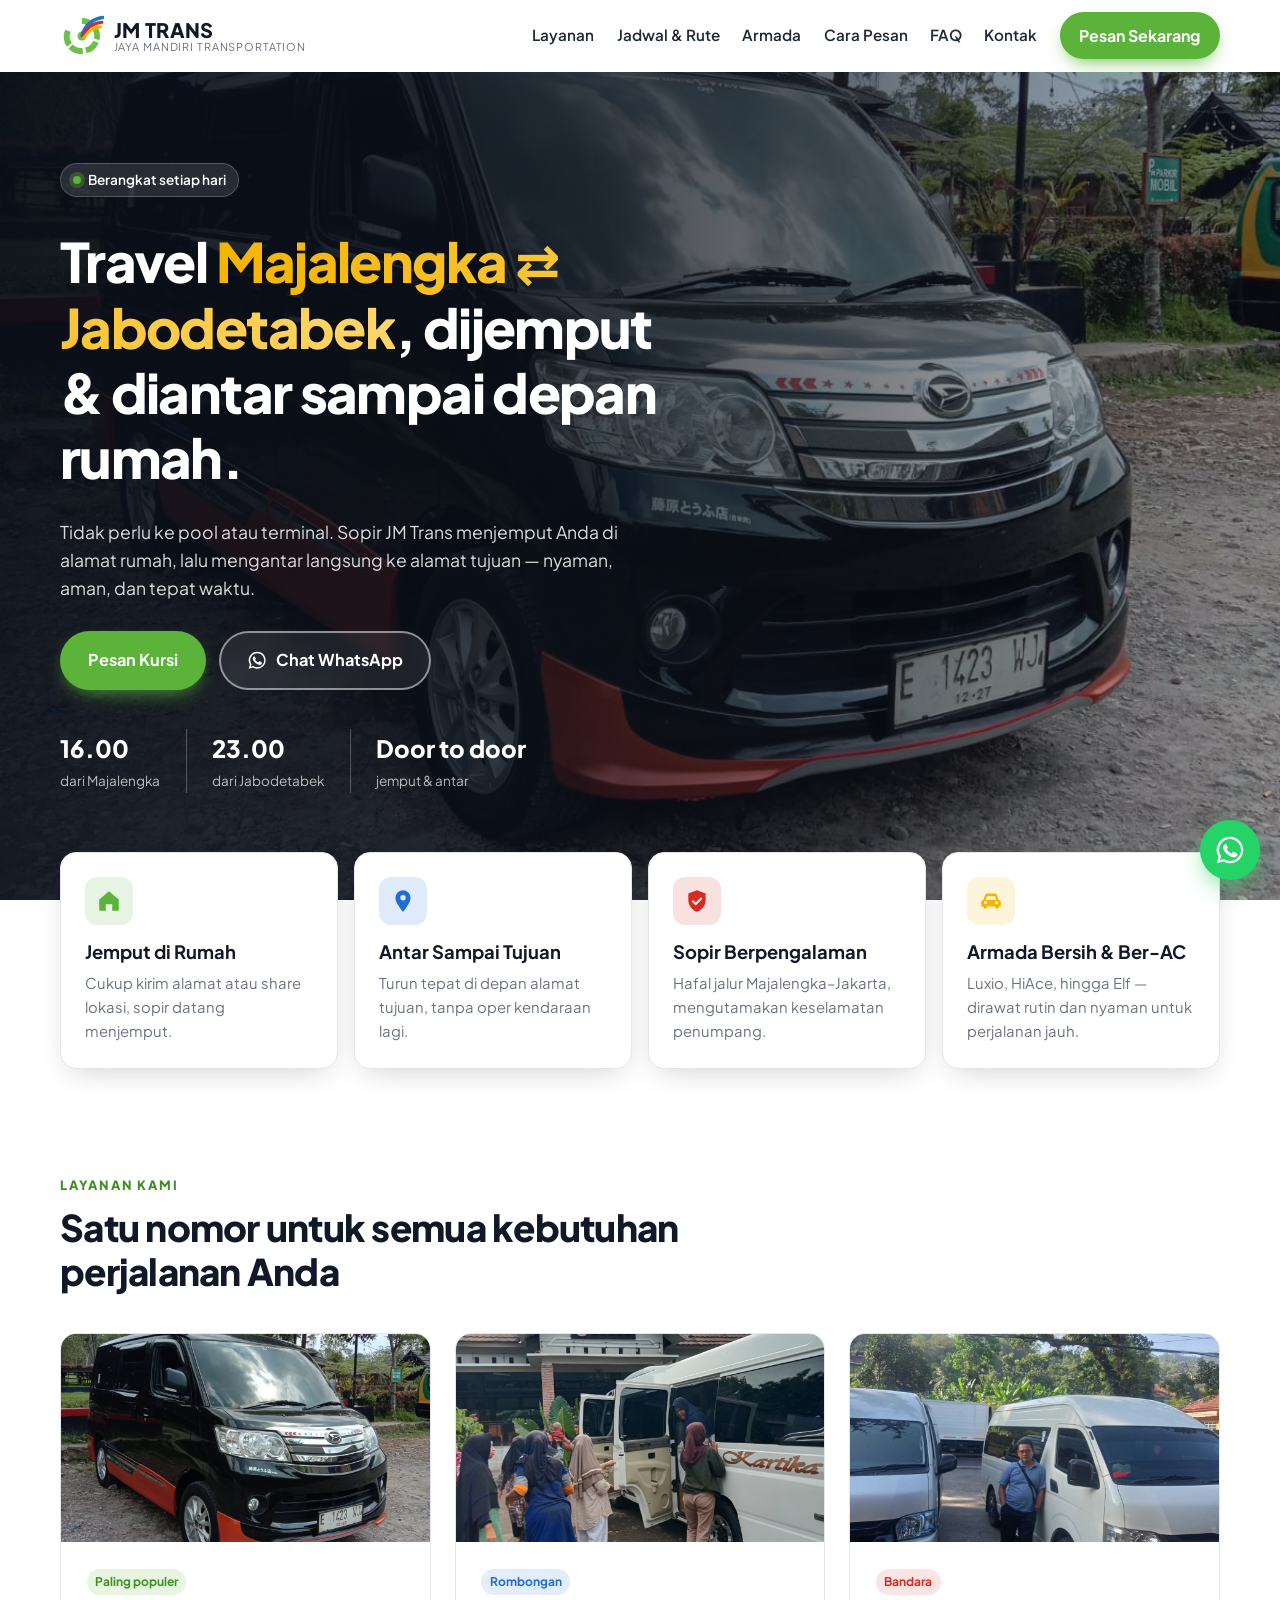
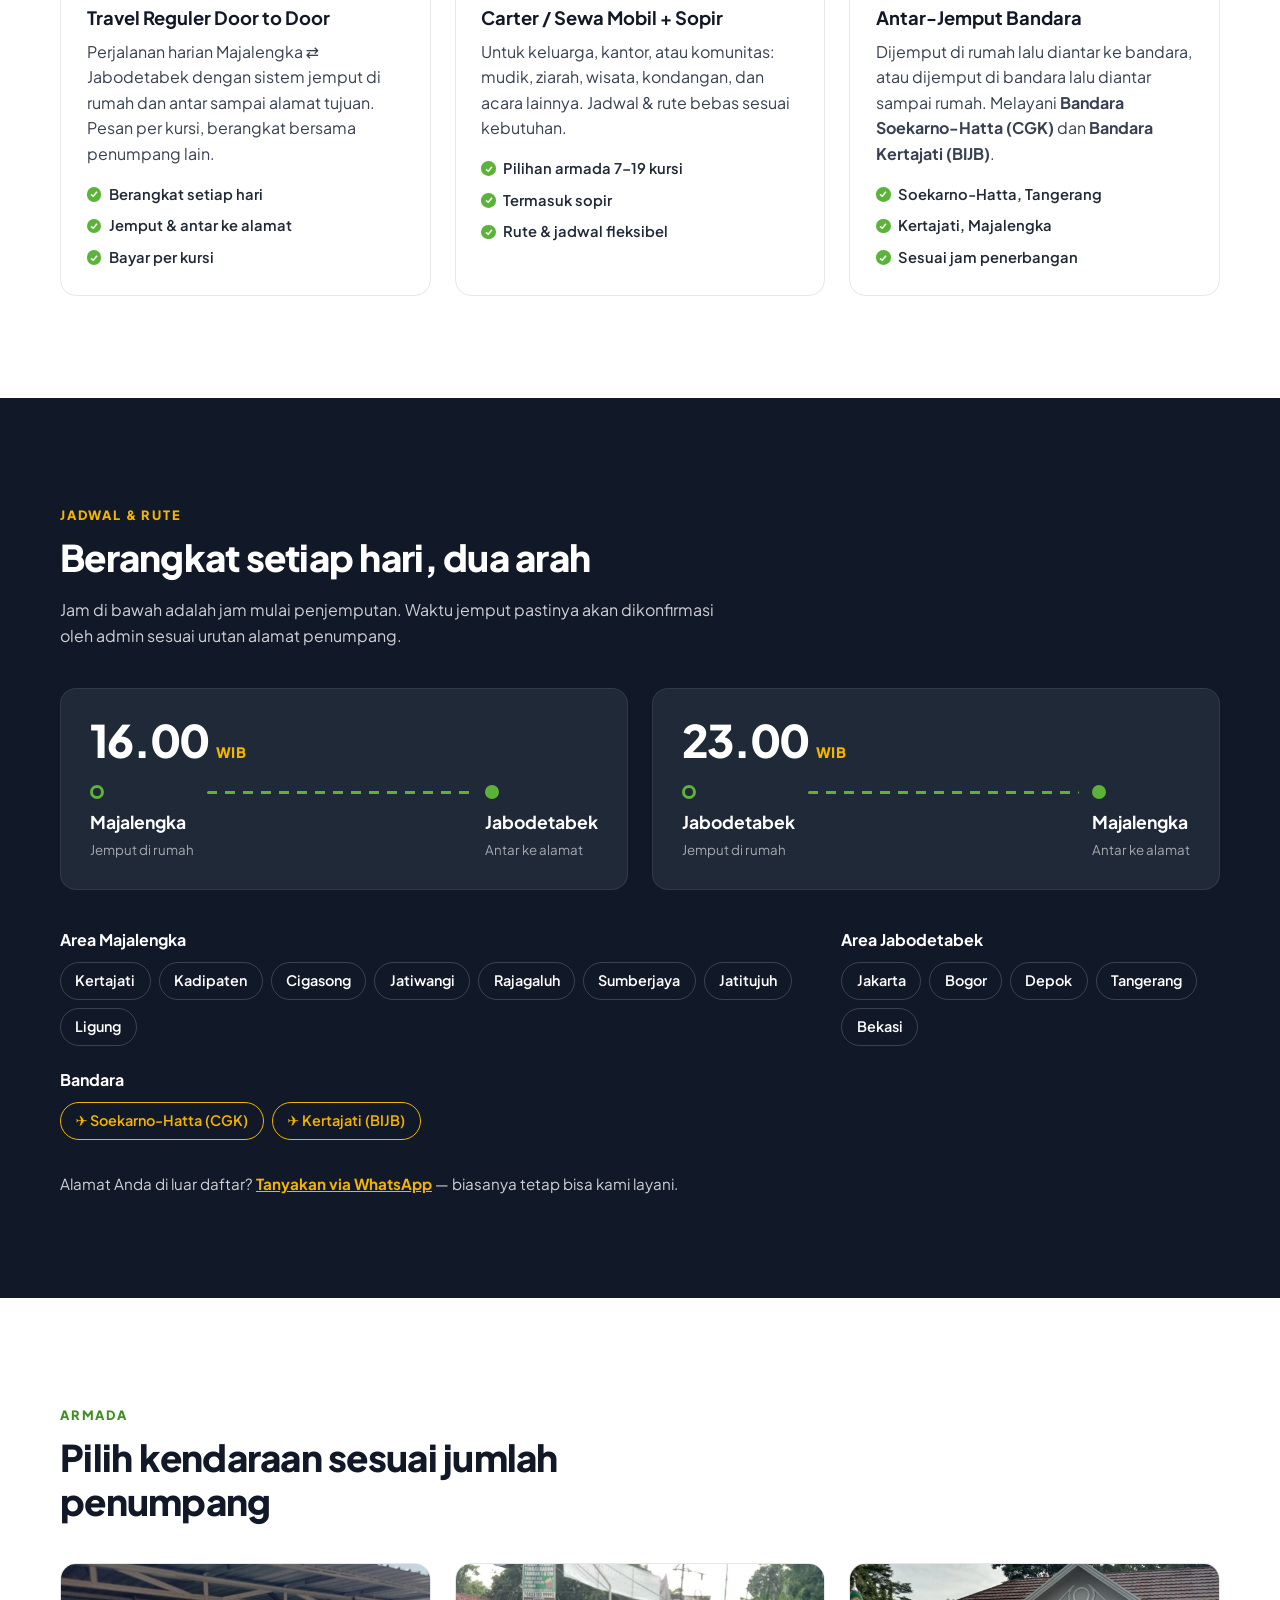
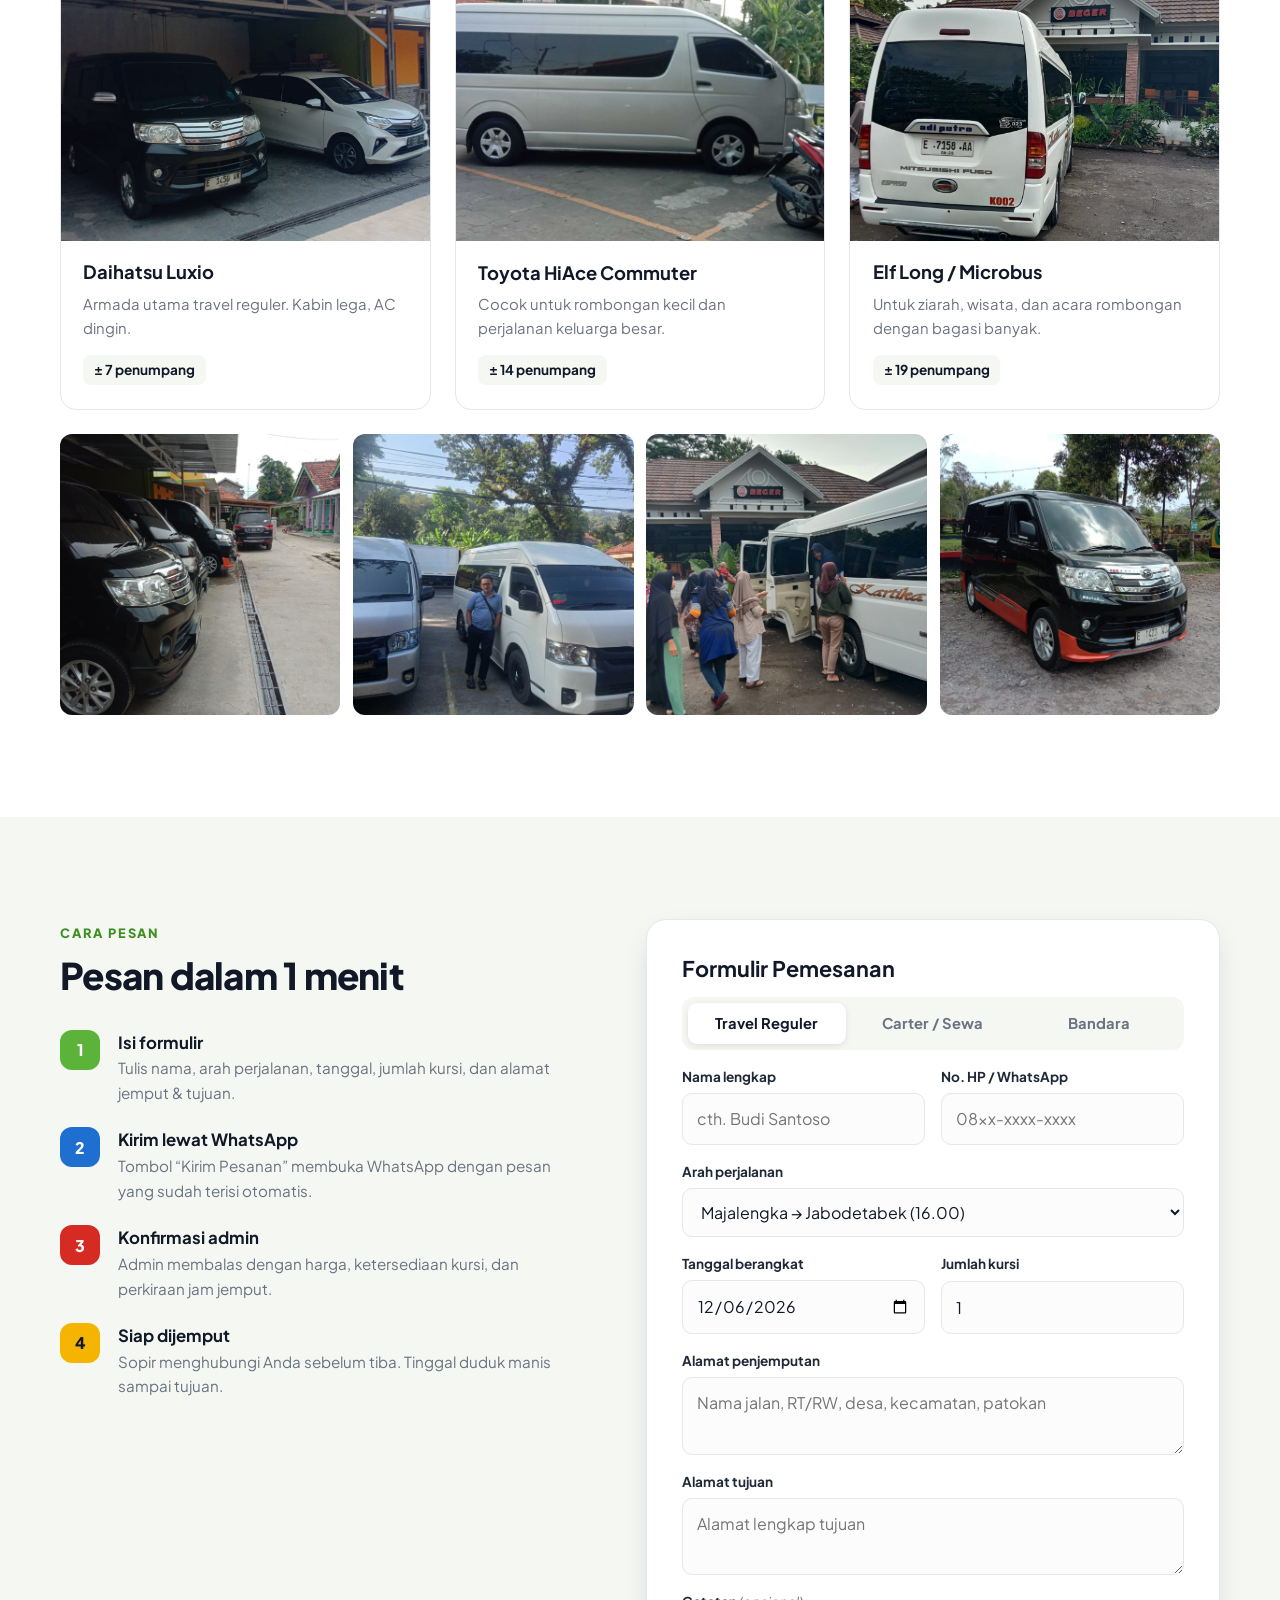
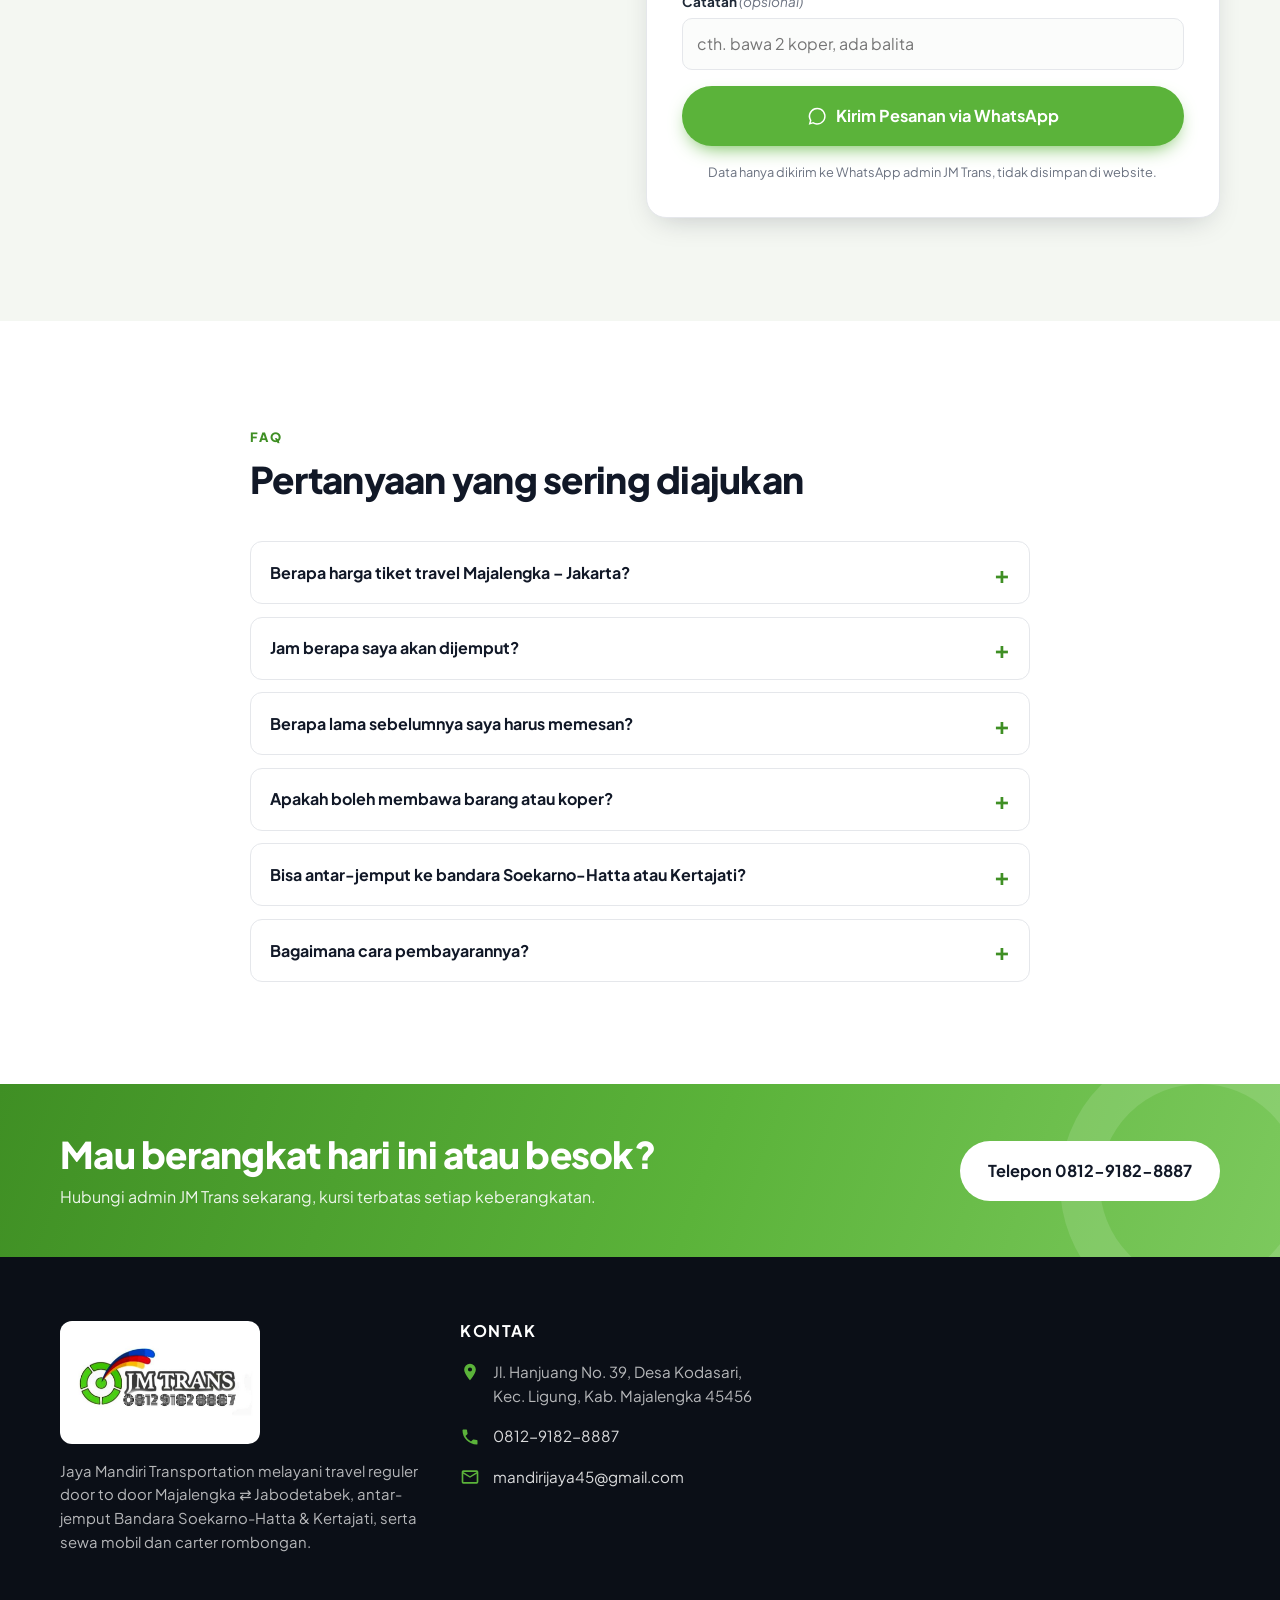
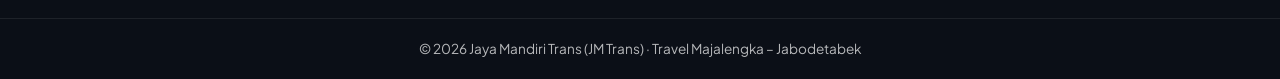
==== commit 6b4e36b6: "Tambah layanan antar-jemput Bandara Soekarno-Hatta & Kertajati Kartu layanan baru, chip area bandara" ====
--- a/index.html
+++ b/index.html
@@ -4,7 +4,7 @@
   <meta charset="UTF-8">
   <meta name="viewport" content="width=device-width, initial-scale=1.0">
   <title>JM Trans — Travel Majalengka Jabodetabek Door to Door</title>
-  <meta name="description" content="JM Trans (Jaya Mandiri Transportation) — travel reguler Majalengka ⇄ Jabodetabek, dijemput dan diantar sampai depan rumah. Berangkat setiap hari. Pesan via WhatsApp 0812-9182-8887.">
+  <meta name="description" content="JM Trans (Jaya Mandiri Transportation) — travel reguler Majalengka ⇄ Jabodetabek, dijemput dan diantar sampai depan rumah. Berangkat setiap hari. Juga antar-jemput Bandara Soekarno-Hatta & Kertajati. Pesan via WhatsApp 0812-9182-8887.">
   <meta name="theme-color" content="#111827">
   <meta property="og:title" content="JM Trans — Travel Door to Door Majalengka ⇄ Jabodetabek">
   <meta property="og:description" content="Dijemput di rumah, diantar sampai tujuan. Berangkat setiap hari dari Majalengka jam 16.00 dan dari Jabodetabek jam 23.00.">
@@ -141,11 +141,24 @@
             <div class="service__body">
               <span class="tag tag--blue">Rombongan</span>
               <h3>Carter / Sewa Mobil + Sopir</h3>
-              <p>Untuk keluarga, kantor, atau komunitas: mudik, ziarah, wisata, kondangan, antar-jemput bandara Kertajati, dan acara lainnya. Jadwal & rute bebas sesuai kebutuhan.</p>
+              <p>Untuk keluarga, kantor, atau komunitas: mudik, ziarah, wisata, kondangan, dan acara lainnya. Jadwal & rute bebas sesuai kebutuhan.</p>
               <ul class="checks">
                 <li>Pilihan armada 7–19 kursi</li>
                 <li>Termasuk sopir</li>
                 <li>Rute & jadwal fleksibel</li>
+              </ul>
+            </div>
+          </article>
+          <article class="service">
+            <img src="img/hiace-putih.jpg" alt="Armada HiAce JM Trans siap antar-jemput bandara" loading="lazy">
+            <div class="service__body">
+              <span class="tag tag--red">Bandara</span>
+              <h3>Antar-Jemput Bandara</h3>
+              <p>Dijemput di rumah lalu diantar ke bandara, atau dijemput di bandara lalu diantar sampai rumah. Melayani <strong>Bandara Soekarno-Hatta (CGK)</strong> dan <strong>Bandara Kertajati (BIJB)</strong>.</p>
+              <ul class="checks">
+                <li>Soekarno-Hatta, Tangerang</li>
+                <li>Kertajati, Majalengka</li>
+                <li>Sesuai jam penerbangan</li>
               </ul>
             </div>
           </article>
@@ -195,6 +208,12 @@
               <li>Jakarta</li><li>Bogor</li><li>Depok</li><li>Tangerang</li><li>Bekasi</li>
             </ul>
           </div>
+        </div>
+        <div class="area area--airport">
+          <h3>Bandara</h3>
+          <ul class="chips">
+            <li>✈ Soekarno-Hatta (CGK)</li><li>✈ Kertajati (BIJB)</li>
+          </ul>
         </div>
         <p class="note">Alamat Anda di luar daftar? <a href="https://wa.me/6281291828887?text=Halo%20JM%20Trans%2C%20apakah%20alamat%20saya%20bisa%20dijemput%3F" target="_blank" rel="noopener">Tanyakan via WhatsApp</a> — biasanya tetap bisa kami layani.</p>
       </div>
@@ -277,7 +296,29 @@
             <legend>Layanan</legend>
             <label><input type="radio" name="layanan" value="Travel Reguler" checked> <span>Travel Reguler</span></label>
             <label><input type="radio" name="layanan" value="Carter / Sewa Mobil"> <span>Carter / Sewa</span></label>
+            <label><input type="radio" name="layanan" value="Antar-Jemput Bandara"> <span>Bandara</span></label>
           </fieldset>
+
+          <div class="form__row" data-only="Antar-Jemput Bandara">
+            <label class="field">
+              <span>Bandara</span>
+              <select name="bandara">
+                <option value="Soekarno-Hatta (CGK)">Soekarno-Hatta (CGK)</option>
+                <option value="Kertajati (BIJB)">Kertajati (BIJB)</option>
+              </select>
+            </label>
+            <label class="field">
+              <span>Keperluan</span>
+              <select name="arahBandara">
+                <option value="Antar ke bandara">Antar ke bandara</option>
+                <option value="Jemput dari bandara">Jemput dari bandara</option>
+              </select>
+            </label>
+          </div>
+          <label class="field" data-only="Antar-Jemput Bandara">
+            <span>Jam & nomor penerbangan <em>(opsional)</em></span>
+            <input type="text" name="penerbangan" placeholder="cth. GA 123, take off 09.30">
+          </label>
 
           <div class="form__row">
             <label class="field">
@@ -357,8 +398,8 @@
             <p>Boleh. Mohon tulis jumlah dan ukuran barang di kolom catatan supaya kami bisa menyiapkan tempat bagasi.</p>
           </details>
           <details>
-            <summary>Bisa jemput di bandara Kertajati?</summary>
-            <p>Bisa. Kertajati (BIJB) termasuk area layanan kami, baik untuk travel reguler maupun carter.</p>
+            <summary>Bisa antar-jemput ke bandara Soekarno-Hatta atau Kertajati?</summary>
+            <p>Bisa. Kami melayani antar ke bandara maupun jemput dari bandara Soekarno-Hatta (CGK) dan Kertajati (BIJB), langsung dari/ke alamat rumah Anda. Pilih “Bandara” di formulir dan cantumkan jam penerbangan agar jam jemput bisa disesuaikan.</p>
           </details>
           <details>
             <summary>Bagaimana cara pembayarannya?</summary>
@@ -385,7 +426,7 @@
     <div class="container footer__grid">
       <div>
         <img src="img/logo.jpg" alt="Logo JM Trans" class="footer__logo" width="200" height="113">
-        <p>Jaya Mandiri Transportation melayani travel reguler door to door Majalengka ⇄ Jabodetabek serta sewa mobil dan carter rombongan.</p>
+        <p>Jaya Mandiri Transportation melayani travel reguler door to door Majalengka ⇄ Jabodetabek, antar-jemput Bandara Soekarno-Hatta & Kertajati, serta sewa mobil dan carter rombongan.</p>
       </div>
       <div>
         <h3>Kontak</h3>
--- a/css/style.css
+++ b/css/style.css
@@ -123,13 +123,14 @@
 .section--dark .eyebrow { color: var(--yellow); }
 
 /* ---------- Services ---------- */
-.services { display: grid; grid-template-columns: repeat(2, 1fr); gap: 1.5rem; }
+.services { display: grid; grid-template-columns: repeat(3, 1fr); gap: 1.5rem; }
 .service { border: 1px solid var(--line); border-radius: var(--radius); overflow: hidden; background: var(--white); display: flex; flex-direction: column; }
 .service img { aspect-ratio: 16 / 9; object-fit: cover; width: 100%; }
 .service__body { padding: 1.6rem; }
 .tag { display: inline-block; font-size: .75rem; font-weight: 700; padding: .25em .7em; border-radius: 999px; margin-bottom: .8rem; }
 .tag--green { background: #e7f5e1; color: var(--green-dark); }
 .tag--blue { background: #e3edfb; color: var(--blue); }
+.tag--red { background: #fbe5e4; color: var(--red); }
 .checks { list-style: none; padding: 0; margin: 0; display: flex; flex-wrap: wrap; gap: .5rem 1.2rem; }
 .checks li { position: relative; padding-left: 1.5em; font-weight: 600; font-size: .92rem; color: var(--ink-2); }
 .checks li::before { content: ""; position: absolute; left: 0; top: .3em; width: 1em; height: 1em; border-radius: 50%; background: var(--green) url("data:image/svg+xml,%3Csvg xmlns='http://www.w3.org/2000/svg' viewBox='0 0 16 16'%3E%3Cpath d='M4 8.5 7 11l5-6' stroke='white' stroke-width='2' fill='none'/%3E%3C/svg%3E") center/80% no-repeat; }
@@ -150,6 +151,8 @@
 .area h3 { font-size: 1rem; margin-bottom: .8rem; }
 .chips { list-style: none; padding: 0; margin: 0; display: flex; flex-wrap: wrap; gap: .5rem; }
 .chips li { padding: .45em 1em; border-radius: 999px; border: 1px solid rgba(255,255,255,.18); color: var(--white); font-size: .9rem; font-weight: 600; }
+.area--airport { margin-top: 1.5rem; }
+.area--airport .chips li { border-color: var(--yellow); color: var(--yellow); }
 .note { margin: 2rem 0 0; font-size: .95rem; }
 .note a { color: var(--yellow); font-weight: 700; }
 
@@ -191,7 +194,7 @@
 .field textarea { resize: vertical; }
 .field input:focus, .field select:focus, .field textarea:focus { outline: none; border-color: var(--green); box-shadow: 0 0 0 4px rgba(91,179,58,.15); background: var(--white); }
 .field .is-invalid { border-color: var(--red); }
-.form__toggle { border: 0; padding: 0; margin: 0; display: grid; grid-template-columns: 1fr 1fr; gap: .5rem; background: var(--soft); padding: .35rem; border-radius: 12px; }
+.form__toggle { border: 0; padding: 0; margin: 0; display: grid; grid-template-columns: repeat(3, 1fr); gap: .5rem; background: var(--soft); padding: .35rem; border-radius: 12px; }
 .form__toggle legend { position: absolute; width: 1px; height: 1px; overflow: hidden; clip: rect(0 0 0 0); }
 .form__toggle label { position: relative; cursor: pointer; }
 .form__toggle input { position: absolute; opacity: 0; }
@@ -262,6 +265,8 @@
 @media (max-width: 1000px) {
   .features__grid { grid-template-columns: repeat(2, 1fr); }
   .fleet { grid-template-columns: repeat(2, 1fr); }
+  .services { grid-template-columns: repeat(2, 1fr); }
+  .services .service:last-child { grid-column: 1 / -1; }
   .footer__grid { grid-template-columns: 1fr 1fr; }
   .footer__map { grid-column: 1 / -1; }
 }
@@ -279,6 +284,7 @@
   .nav a:not(.btn) { padding: .85rem 0; border-bottom: 1px solid var(--line); }
   .nav__cta { margin-top: 1rem; }
   .services, .routes, .booking, .areas { grid-template-columns: 1fr; }
+  .services .service:last-child { grid-column: auto; }
 }
 
 @media (max-width: 560px) {
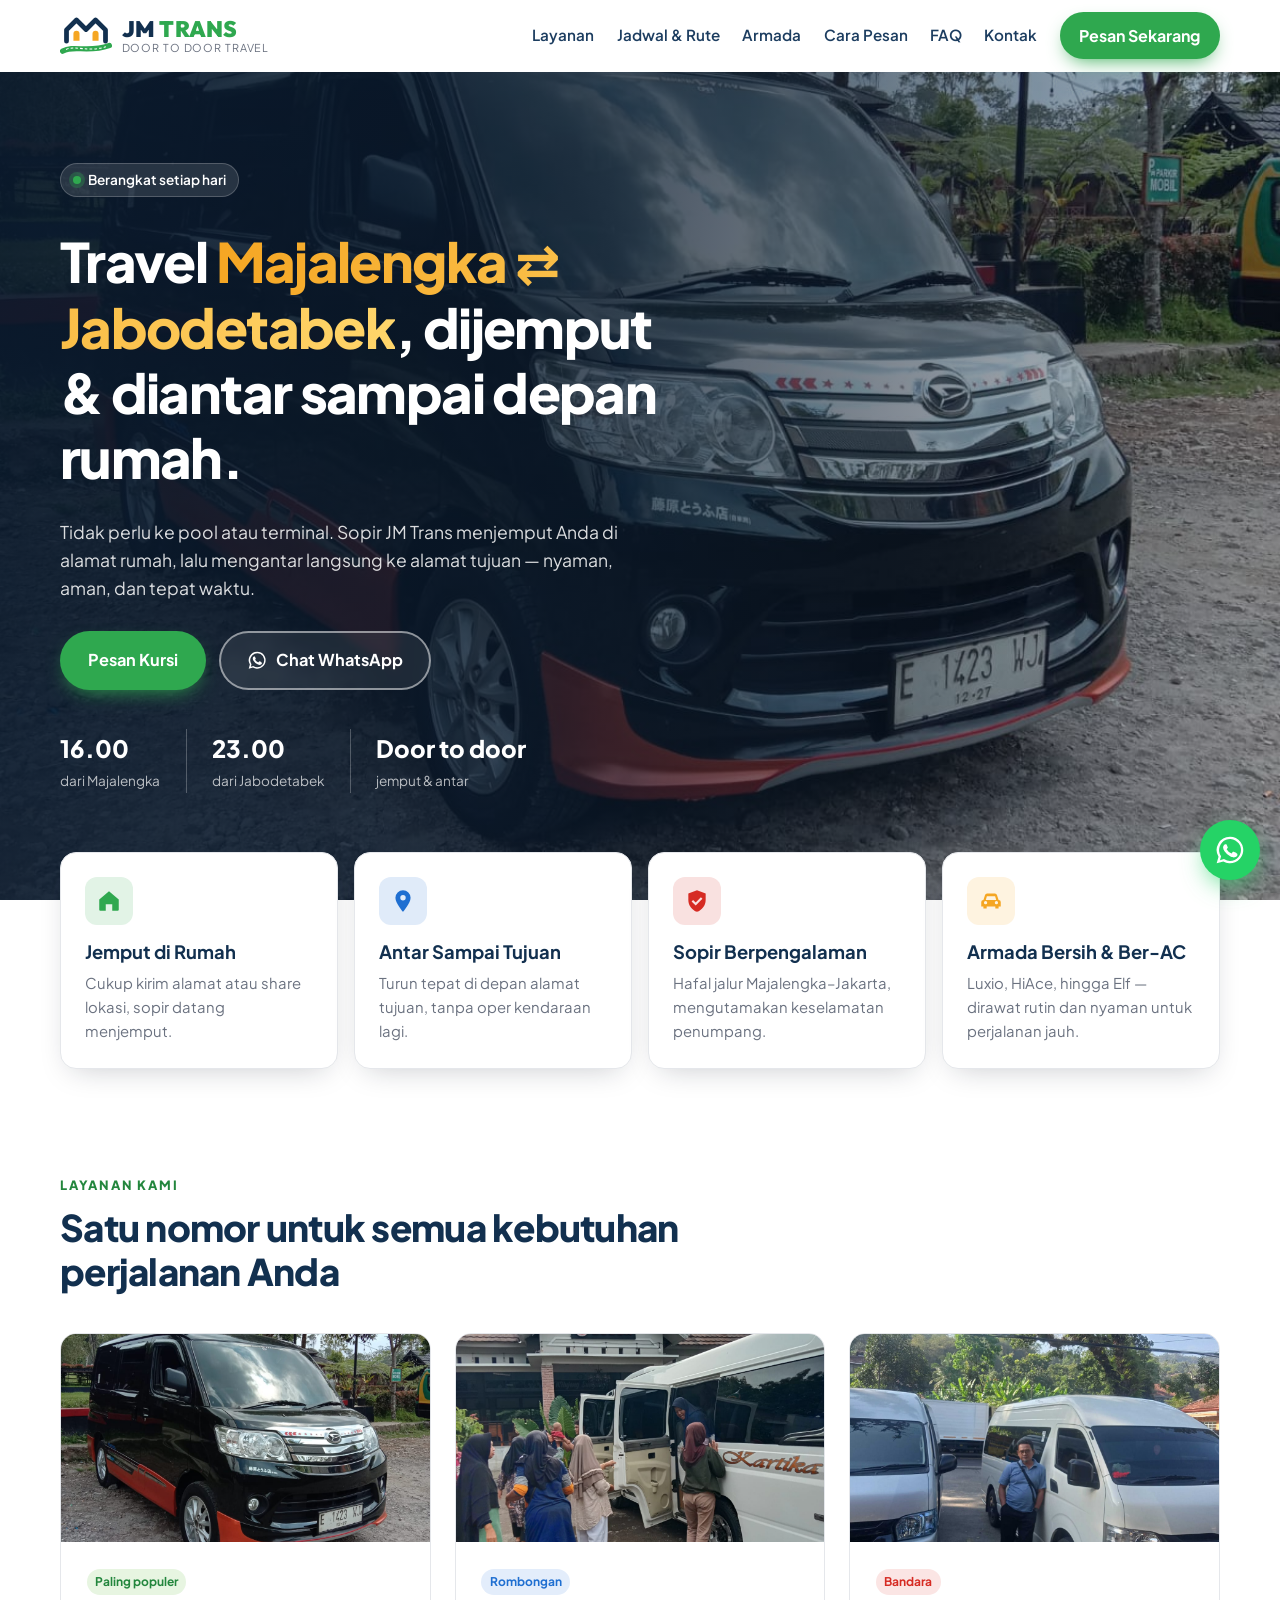
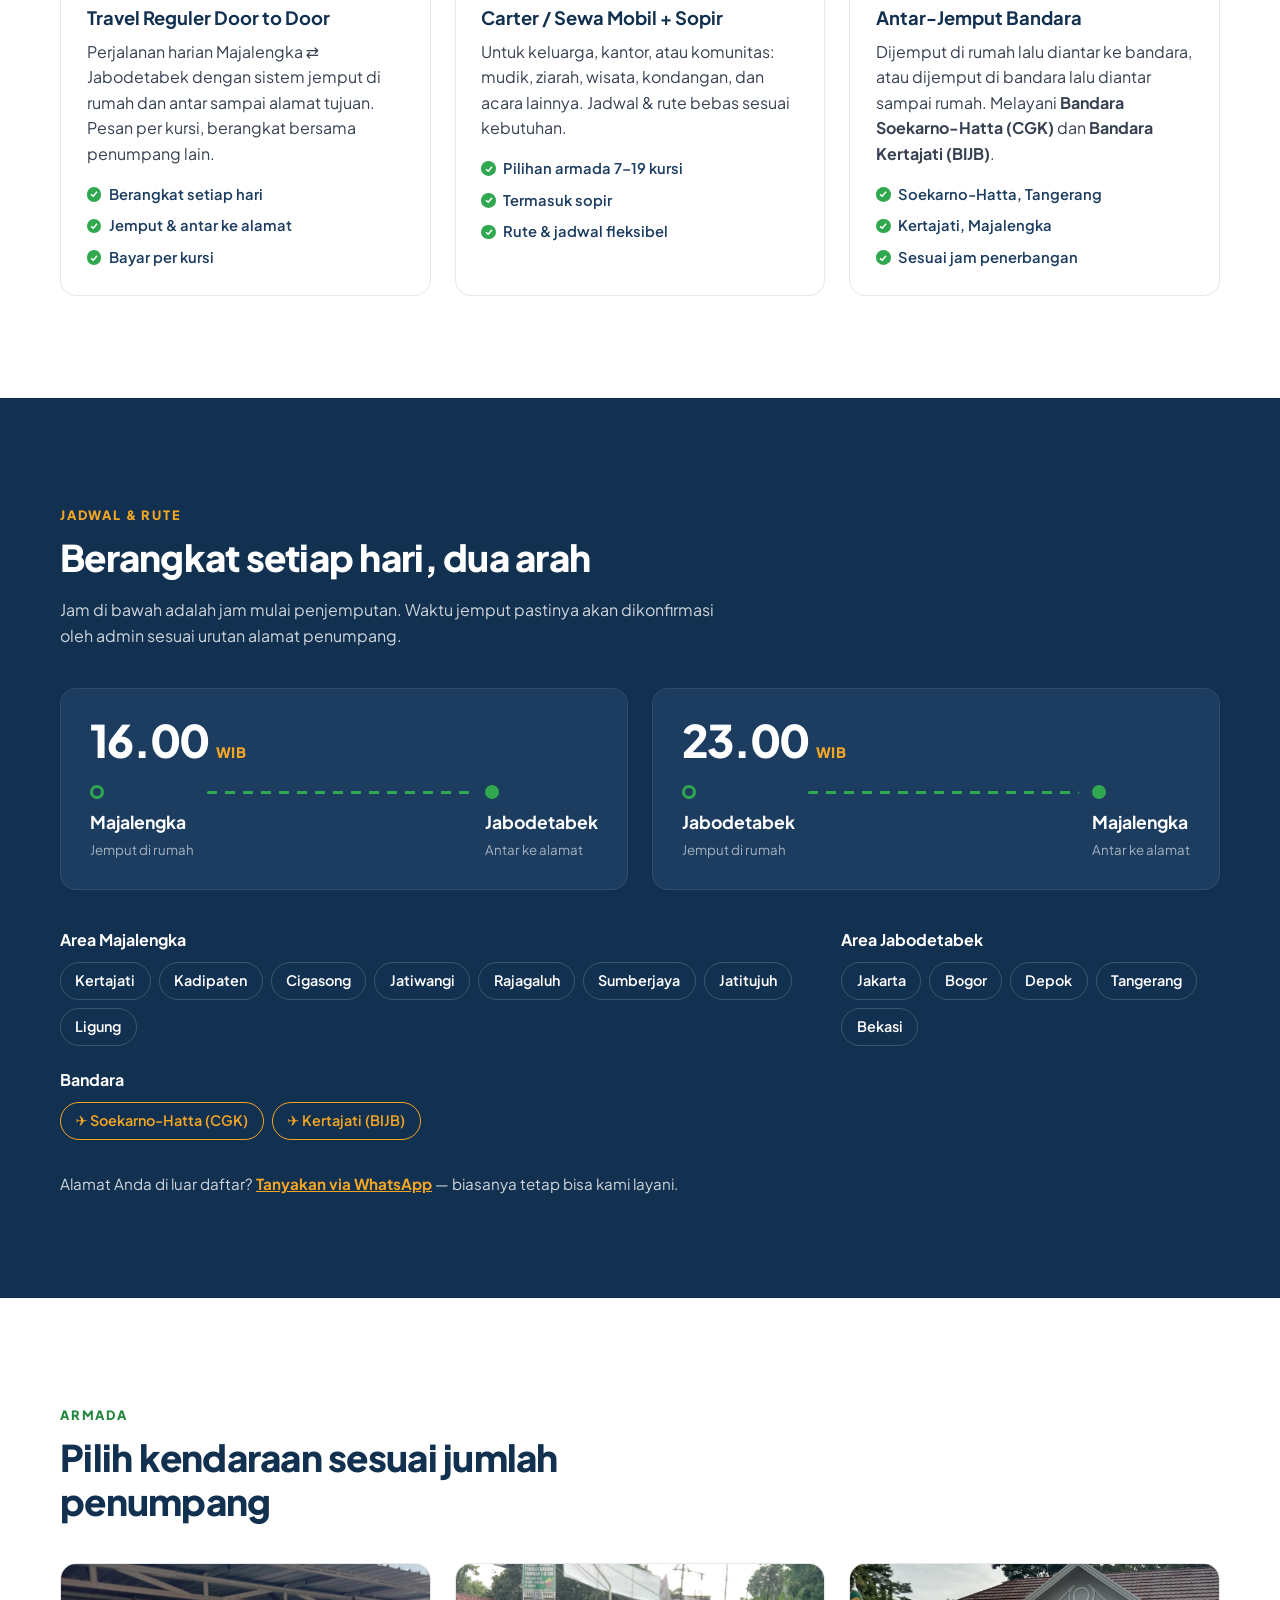
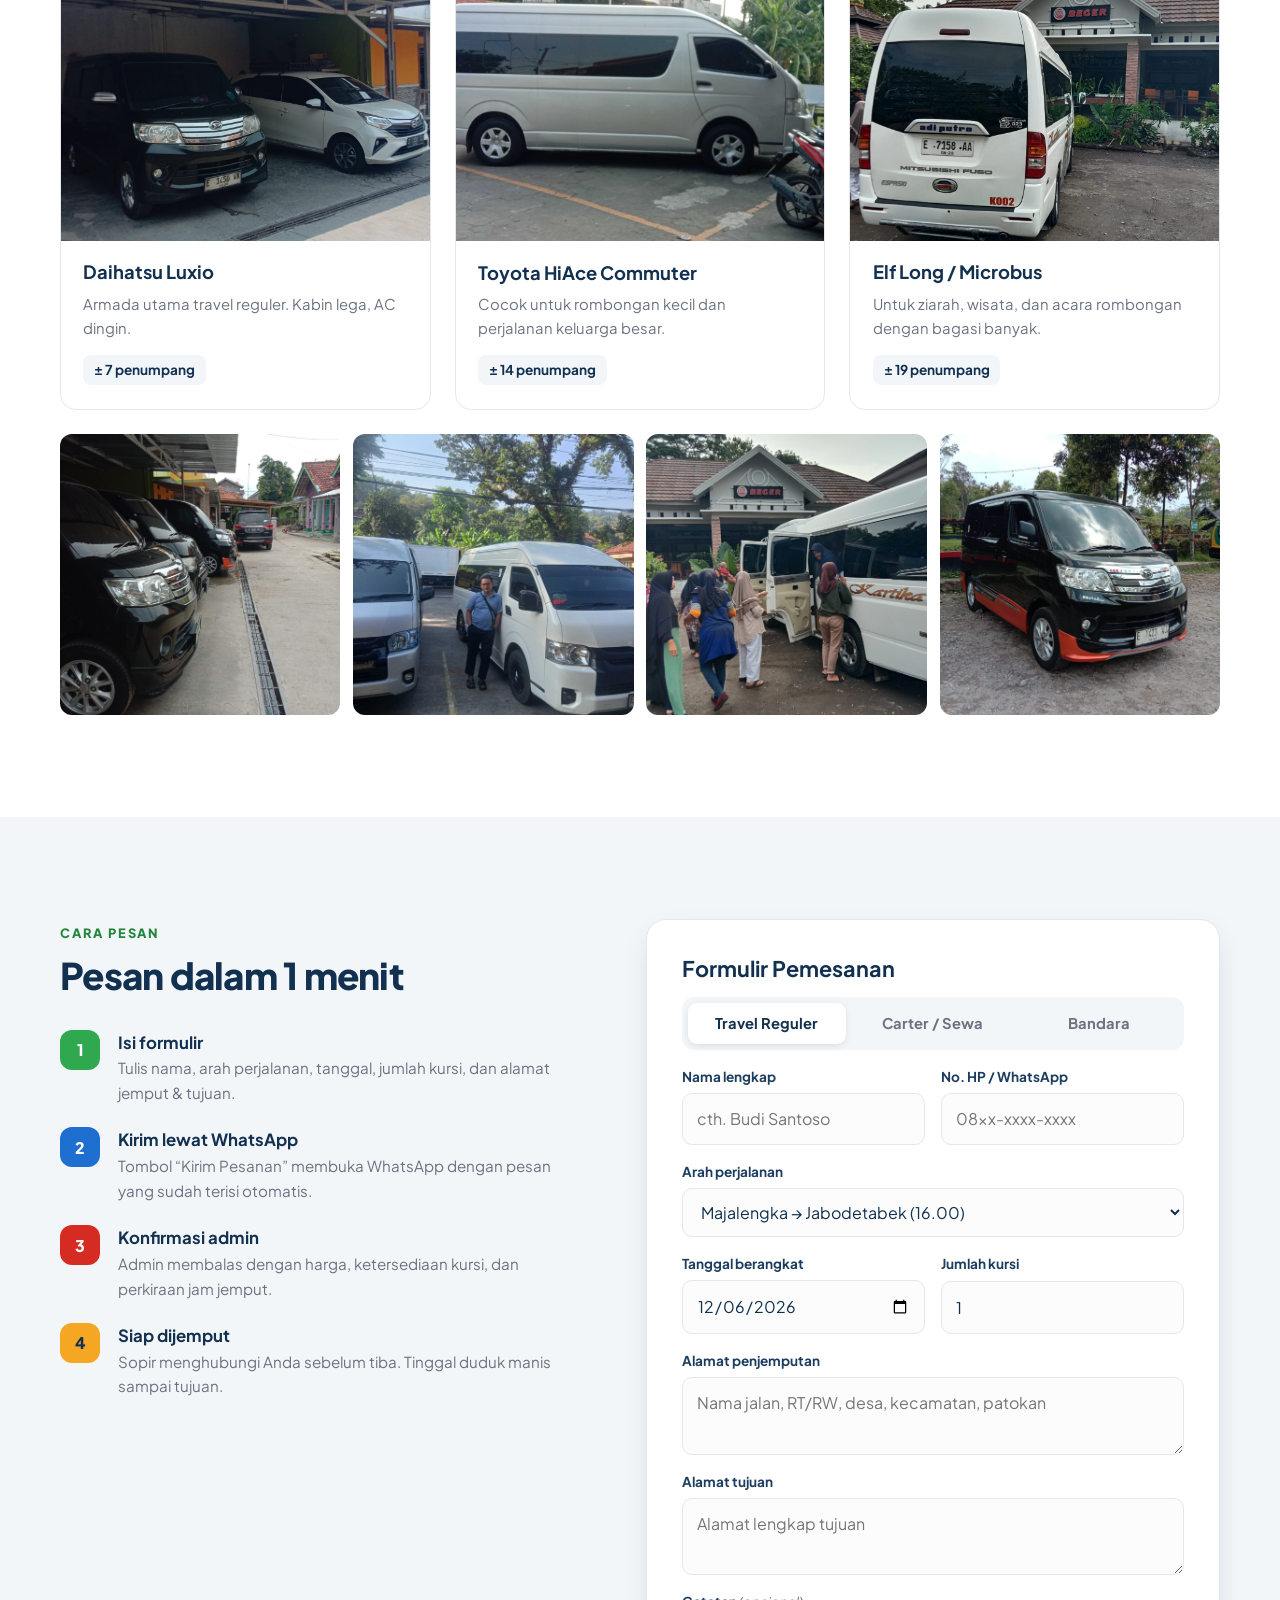
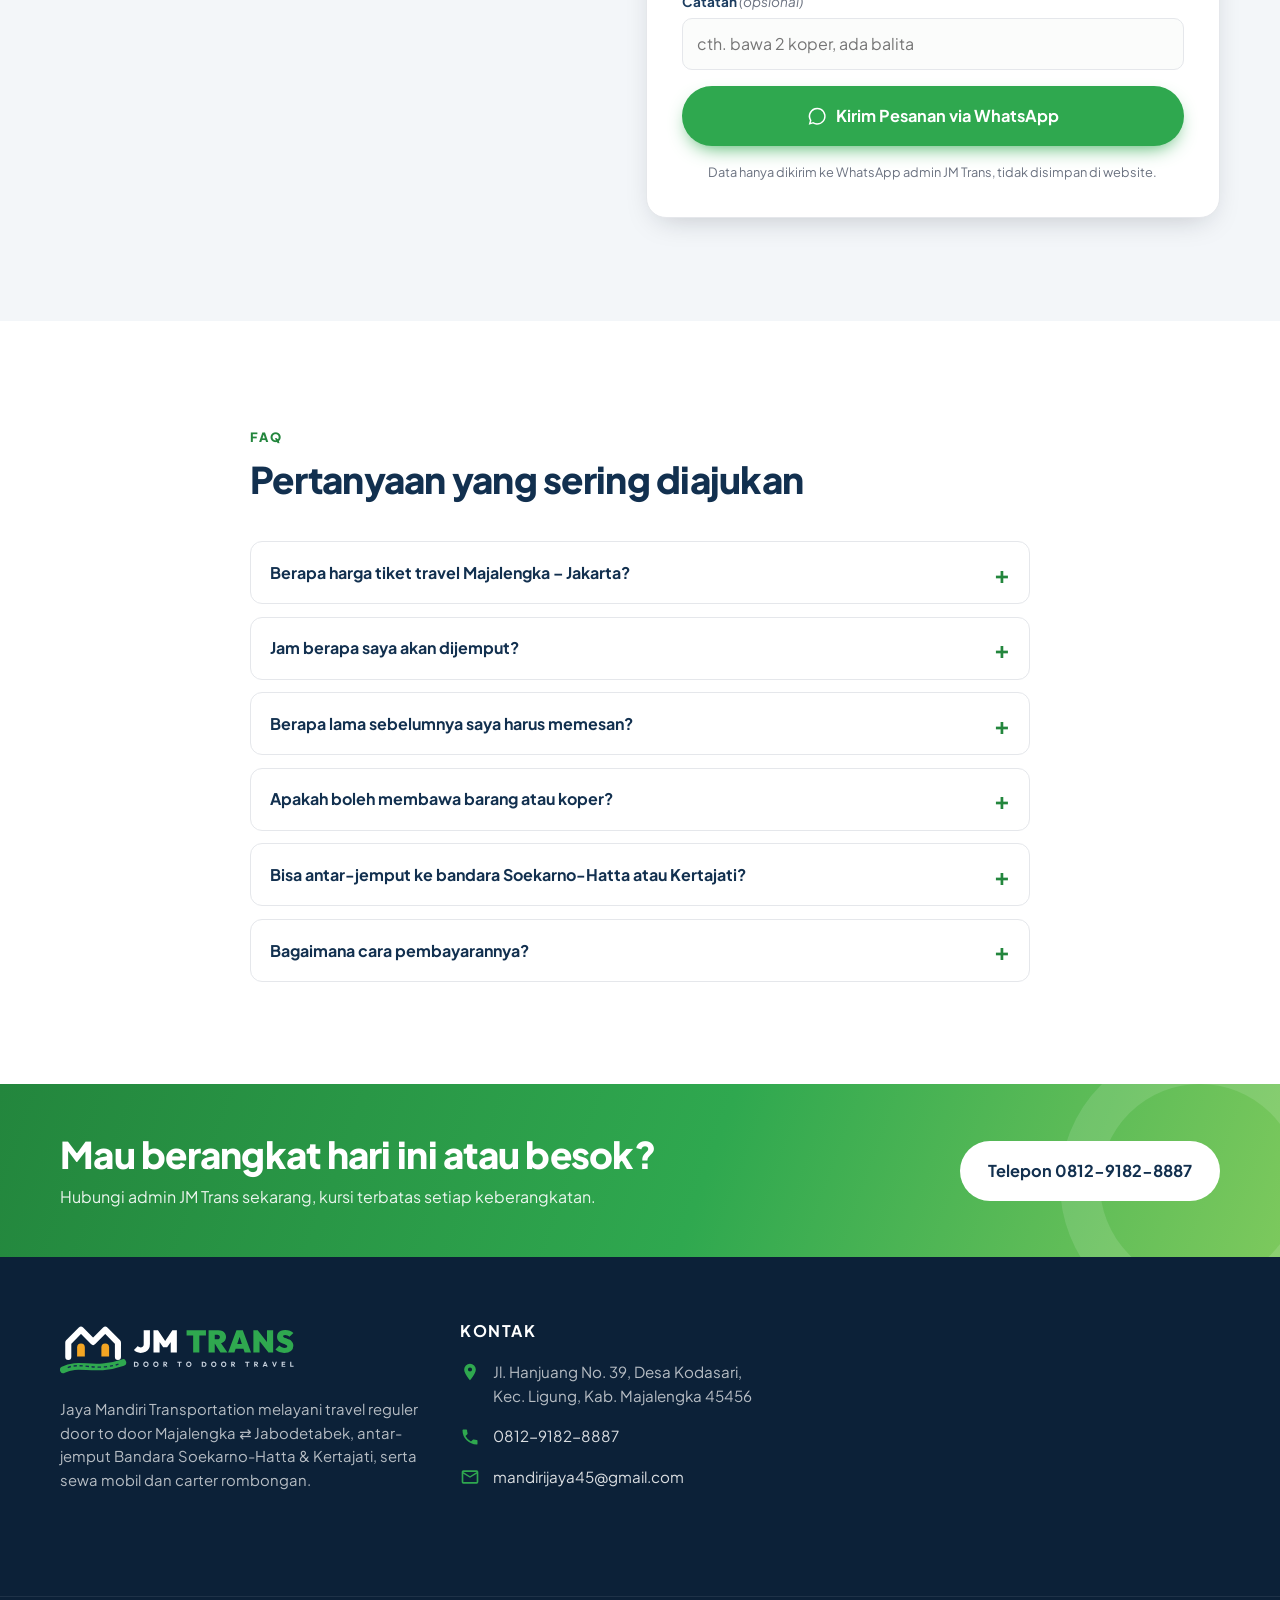
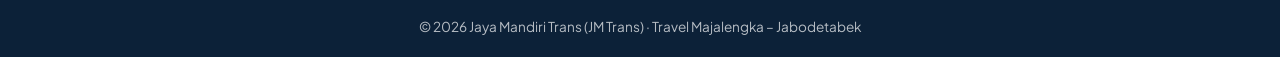
==== commit 70e1c9ff: "Logo baru JM Trans konsep "Rumah ke Rumah" - brand/: logo final SVG & PNG (horizontal, vertikal, sim" ====
--- a/index.html
+++ b/index.html
@@ -5,14 +5,14 @@
   <meta name="viewport" content="width=device-width, initial-scale=1.0">
   <title>JM Trans — Travel Majalengka Jabodetabek Door to Door</title>
   <meta name="description" content="JM Trans (Jaya Mandiri Transportation) — travel reguler Majalengka ⇄ Jabodetabek, dijemput dan diantar sampai depan rumah. Berangkat setiap hari. Juga antar-jemput Bandara Soekarno-Hatta & Kertajati. Pesan via WhatsApp 0812-9182-8887.">
-  <meta name="theme-color" content="#111827">
+  <meta name="theme-color" content="#12304f">
   <meta property="og:title" content="JM Trans — Travel Door to Door Majalengka ⇄ Jabodetabek">
   <meta property="og:description" content="Dijemput di rumah, diantar sampai tujuan. Berangkat setiap hari dari Majalengka jam 16.00 dan dari Jabodetabek jam 23.00.">
-  <meta property="og:image" content="img/luxio-hero.jpg">
+  <meta property="og:image" content="img/og-logo.png">
   <link rel="icon" href="img/favicon.svg" type="image/svg+xml">
   <link rel="preconnect" href="https://fonts.googleapis.com">
   <link rel="preconnect" href="https://fonts.gstatic.com" crossorigin>
-  <link href="https://fonts.googleapis.com/css2?family=Plus+Jakarta+Sans:wght@400;500;600;700;800&display=swap" rel="stylesheet">
+  <link href="https://fonts.googleapis.com/css2?family=Outfit:wght@800;900&family=Plus+Jakarta+Sans:wght@400;500;600;700;800&display=swap" rel="stylesheet">
   <link rel="stylesheet" href="css/style.css">
 </head>
 <body>
@@ -21,22 +21,16 @@
   <header class="header" id="header">
     <div class="container header__inner">
       <a href="#beranda" class="brand" aria-label="JM Trans beranda">
-        <svg class="brand__mark" viewBox="0 0 64 64" aria-hidden="true">
-          <g fill="#6cc04a">
-            <path d="M32 6a26 26 0 0 1 18.4 7.6l-6 6A17.5 17.5 0 0 0 32 14.5Z"/>
-            <path d="M52.6 16a26 26 0 0 1 4.9 22l-8.2-2.2a17.5 17.5 0 0 0-3.3-14.6Z"/>
-            <path d="M56.3 42a26 26 0 0 1-17.6 15.1l-2.2-8.2a17.5 17.5 0 0 0 11.8-10.1Z"/>
-            <path d="M33.6 58a26 26 0 0 1-21.2-7.6l6-6a17.5 17.5 0 0 0 14.2 5.1Z"/>
-            <path d="M9.9 47.5A26 26 0 0 1 7.4 23l8.1 2.8a17.5 17.5 0 0 0 1.7 16.4Z"/>
-            <circle cx="32" cy="32" r="6.5"/>
-          </g>
-          <path d="M32 31 C36 18 46 7 62 5" stroke="#1f6fd1" stroke-width="5" fill="none" stroke-linecap="round"/>
-          <path d="M33 33 C38 22 47 13 61 12" stroke="#d62b23" stroke-width="4.5" fill="none" stroke-linecap="round"/>
-          <path d="M34 35 C40 26 48 19 59 19" stroke="#f4b400" stroke-width="4" fill="none" stroke-linecap="round"/>
+        <svg class="brand__mark" viewBox="0 18 120 92" aria-hidden="true">
+          <path d="M6 99 C34 84 62 104 114 86" fill="none" stroke="#2fa84f" stroke-width="12" stroke-linecap="round"/>
+          <path d="M14 95 C38 85 62 102 106 89" fill="none" stroke="#fff" stroke-width="2.4" stroke-dasharray="6 5"/>
+          <path d="M15 76 V50 L38 27 L60 49 L82 27 L105 50 V76" fill="none" stroke="#12304f" stroke-width="11" stroke-linejoin="round" stroke-linecap="round"/>
+          <path d="M31 75 V59 A7 7 0 0 1 45 59 V75 Z" fill="#f5a623"/>
+          <path d="M75 75 V59 A7 7 0 0 1 89 59 V75 Z" fill="#f5a623"/>
         </svg>
         <span class="brand__text">
-          <strong>JM TRANS</strong>
-          <small>Jaya Mandiri Transportation</small>
+          <strong>JM <span>TRANS</span></strong>
+          <small>Door to Door Travel</small>
         </span>
       </a>
 
@@ -425,7 +419,7 @@
   <footer class="footer" id="kontak">
     <div class="container footer__grid">
       <div>
-        <img src="img/logo.jpg" alt="Logo JM Trans" class="footer__logo" width="200" height="113">
+        <img src="img/logo-jmtrans-putih.svg" alt="JM Trans — Door to Door Travel" class="footer__logo" width="240" height="57">
         <p>Jaya Mandiri Transportation melayani travel reguler door to door Majalengka ⇄ Jabodetabek, antar-jemput Bandara Soekarno-Hatta & Kertajati, serta sewa mobil dan carter rombongan.</p>
       </div>
       <div>
--- a/css/style.css
+++ b/css/style.css
@@ -3,17 +3,17 @@
    Warna diambil dari logo: hijau, biru, merah, kuning
    ========================================================= */
 :root {
-  --green: #5bb33a;
-  --green-dark: #3f8f24;
+  --green: #2fa84f;
+  --green-dark: #23863d;
   --blue: #1f6fd1;
   --red: #d62b23;
-  --yellow: #f4b400;
-  --ink: #111827;
-  --ink-2: #1f2937;
+  --yellow: #f5a623;
+  --ink: #12304f;
+  --ink-2: #1c3d60;
   --text: #374151;
   --muted: #6b7280;
   --line: #e5e7eb;
-  --soft: #f4f7f2;
+  --soft: #f3f6f9;
   --white: #fff;
   --radius: 16px;
   --shadow: 0 10px 30px -12px rgba(17, 24, 39, .25);
@@ -66,9 +66,10 @@
 .header.is-scrolled { border-color: var(--line); box-shadow: 0 4px 20px -12px rgba(0,0,0,.2); }
 .header__inner { height: 100%; display: flex; align-items: center; justify-content: space-between; gap: 1rem; }
 .brand { display: flex; align-items: center; gap: .6rem; text-decoration: none; }
-.brand__mark { width: 44px; height: 44px; }
+.brand__mark { width: 52px; height: 40px; }
 .brand__text { display: flex; flex-direction: column; line-height: 1.1; }
-.brand__text strong { color: var(--ink); font-size: 1.25rem; font-weight: 800; letter-spacing: .02em; }
+.brand__text strong { font-family: "Outfit", sans-serif; color: var(--ink); font-size: 1.4rem; font-weight: 900; letter-spacing: .01em; }
+.brand__text strong span { color: var(--green); }
 .brand__text small { color: var(--muted); font-size: .68rem; letter-spacing: .08em; text-transform: uppercase; }
 
 .nav { display: flex; align-items: center; gap: 1.4rem; }
@@ -87,7 +88,7 @@
 .hero__bg {
   position: absolute; inset: 0; z-index: -1;
   background:
-    linear-gradient(100deg, rgba(10,15,25,.92) 0%, rgba(10,15,25,.75) 45%, rgba(10,15,25,.15) 100%),
+    linear-gradient(100deg, rgba(10,26,45,.92) 0%, rgba(10,26,45,.75) 45%, rgba(10,26,45,.15) 100%),
     url("../img/luxio-hero.jpg") center 60% / cover no-repeat;
 }
 .hero__inner { padding-block: 4rem 5rem; }
@@ -96,8 +97,8 @@
 .hl { background: linear-gradient(90deg, var(--yellow), #ffd66b); -webkit-background-clip: text; background-clip: text; color: transparent; }
 .lead { font-size: 1.1rem; color: rgba(255,255,255,.85); max-width: 560px; }
 .pill { display: inline-flex; align-items: center; gap: .5em; padding: .35em .9em; border-radius: 999px; background: rgba(255,255,255,.12); border: 1px solid rgba(255,255,255,.2); font-size: .85rem; font-weight: 600; }
-.dot { width: 8px; height: 8px; border-radius: 50%; background: var(--green); box-shadow: 0 0 0 4px rgba(91,179,58,.3); animation: pulse 2s infinite; }
-@keyframes pulse { 50% { box-shadow: 0 0 0 8px rgba(91,179,58,0); } }
+.dot { width: 8px; height: 8px; border-radius: 50%; background: var(--green); box-shadow: 0 0 0 4px rgba(47,168,79,.3); animation: pulse 2s infinite; }
+@keyframes pulse { 50% { box-shadow: 0 0 0 8px rgba(47,168,79,0); } }
 .hero__actions { display: flex; flex-wrap: wrap; gap: .8rem; margin: 1.8rem 0 2.4rem; }
 .hero__stats { list-style: none; padding: 0; margin: 0; display: flex; flex-wrap: wrap; gap: 0; }
 .hero__stats li { padding: 0 1.6rem; border-left: 1px solid rgba(255,255,255,.25); }
@@ -192,7 +193,7 @@
   transition: border-color .2s, box-shadow .2s;
 }
 .field textarea { resize: vertical; }
-.field input:focus, .field select:focus, .field textarea:focus { outline: none; border-color: var(--green); box-shadow: 0 0 0 4px rgba(91,179,58,.15); background: var(--white); }
+.field input:focus, .field select:focus, .field textarea:focus { outline: none; border-color: var(--green); box-shadow: 0 0 0 4px rgba(47,168,79,.15); background: var(--white); }
 .field .is-invalid { border-color: var(--red); }
 .form__toggle { border: 0; padding: 0; margin: 0; display: grid; grid-template-columns: repeat(3, 1fr); gap: .5rem; background: var(--soft); padding: .35rem; border-radius: 12px; }
 .form__toggle legend { position: absolute; width: 1px; height: 1px; overflow: hidden; clip: rect(0 0 0 0); }
@@ -223,10 +224,10 @@
 .cta p { margin: 0; color: rgba(255,255,255,.9); }
 
 /* ---------- Footer ---------- */
-.footer { background: #0b0f17; color: rgba(255,255,255,.7); padding-top: 4rem; }
+.footer { background: #0c2138; color: rgba(255,255,255,.7); padding-top: 4rem; }
 .footer h3 { color: var(--white); font-size: 1rem; text-transform: uppercase; letter-spacing: .1em; margin-bottom: 1.2rem; }
 .footer__grid { display: grid; grid-template-columns: 1.1fr 1fr 1.2fr; gap: 2.5rem; padding-bottom: 3rem; }
-.footer__logo { border-radius: 12px; background: var(--white); padding: 6px; width: 200px; height: auto; margin-bottom: 1rem; }
+.footer__logo { width: 240px; height: auto; margin-bottom: 1.2rem; }
 .footer p { font-size: .93rem; }
 .contact { list-style: none; padding: 0; margin: 0; display: grid; gap: 1rem; }
 .contact li { display: flex; gap: .8rem; align-items: flex-start; font-size: .95rem; }
@@ -289,7 +290,7 @@
 
 @media (max-width: 560px) {
   .brand__text small { display: none; }
-  .hero__bg { background: linear-gradient(180deg, rgba(10,15,25,.7), rgba(10,15,25,.92)), url("../img/luxio-hero.jpg") center / cover no-repeat; }
+  .hero__bg { background: linear-gradient(180deg, rgba(10,26,45,.7), rgba(10,26,45,.92)), url("../img/luxio-hero.jpg") center / cover no-repeat; }
   .hero__inner { padding-block: 3rem 5rem; }
   .hero__actions .btn { flex: 1 1 100%; }
   .hero__stats li { padding: 0 1rem; }
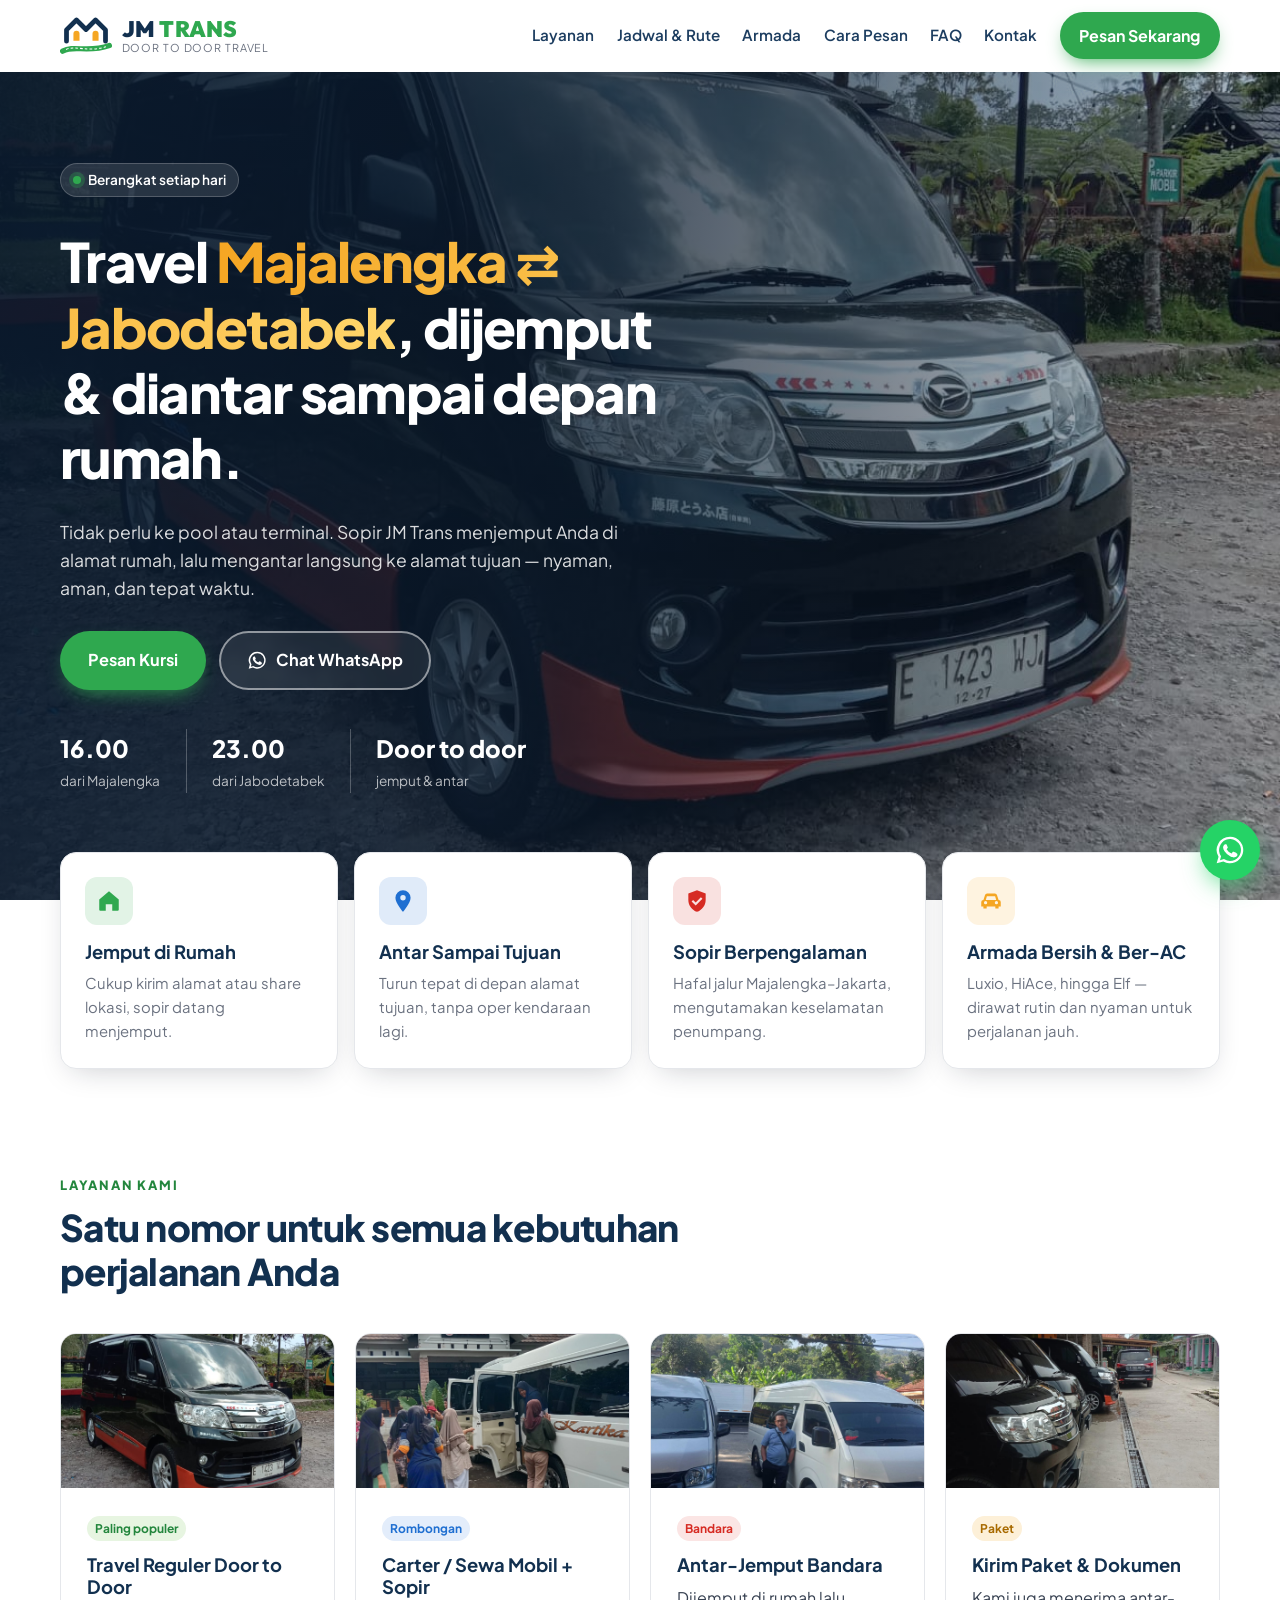
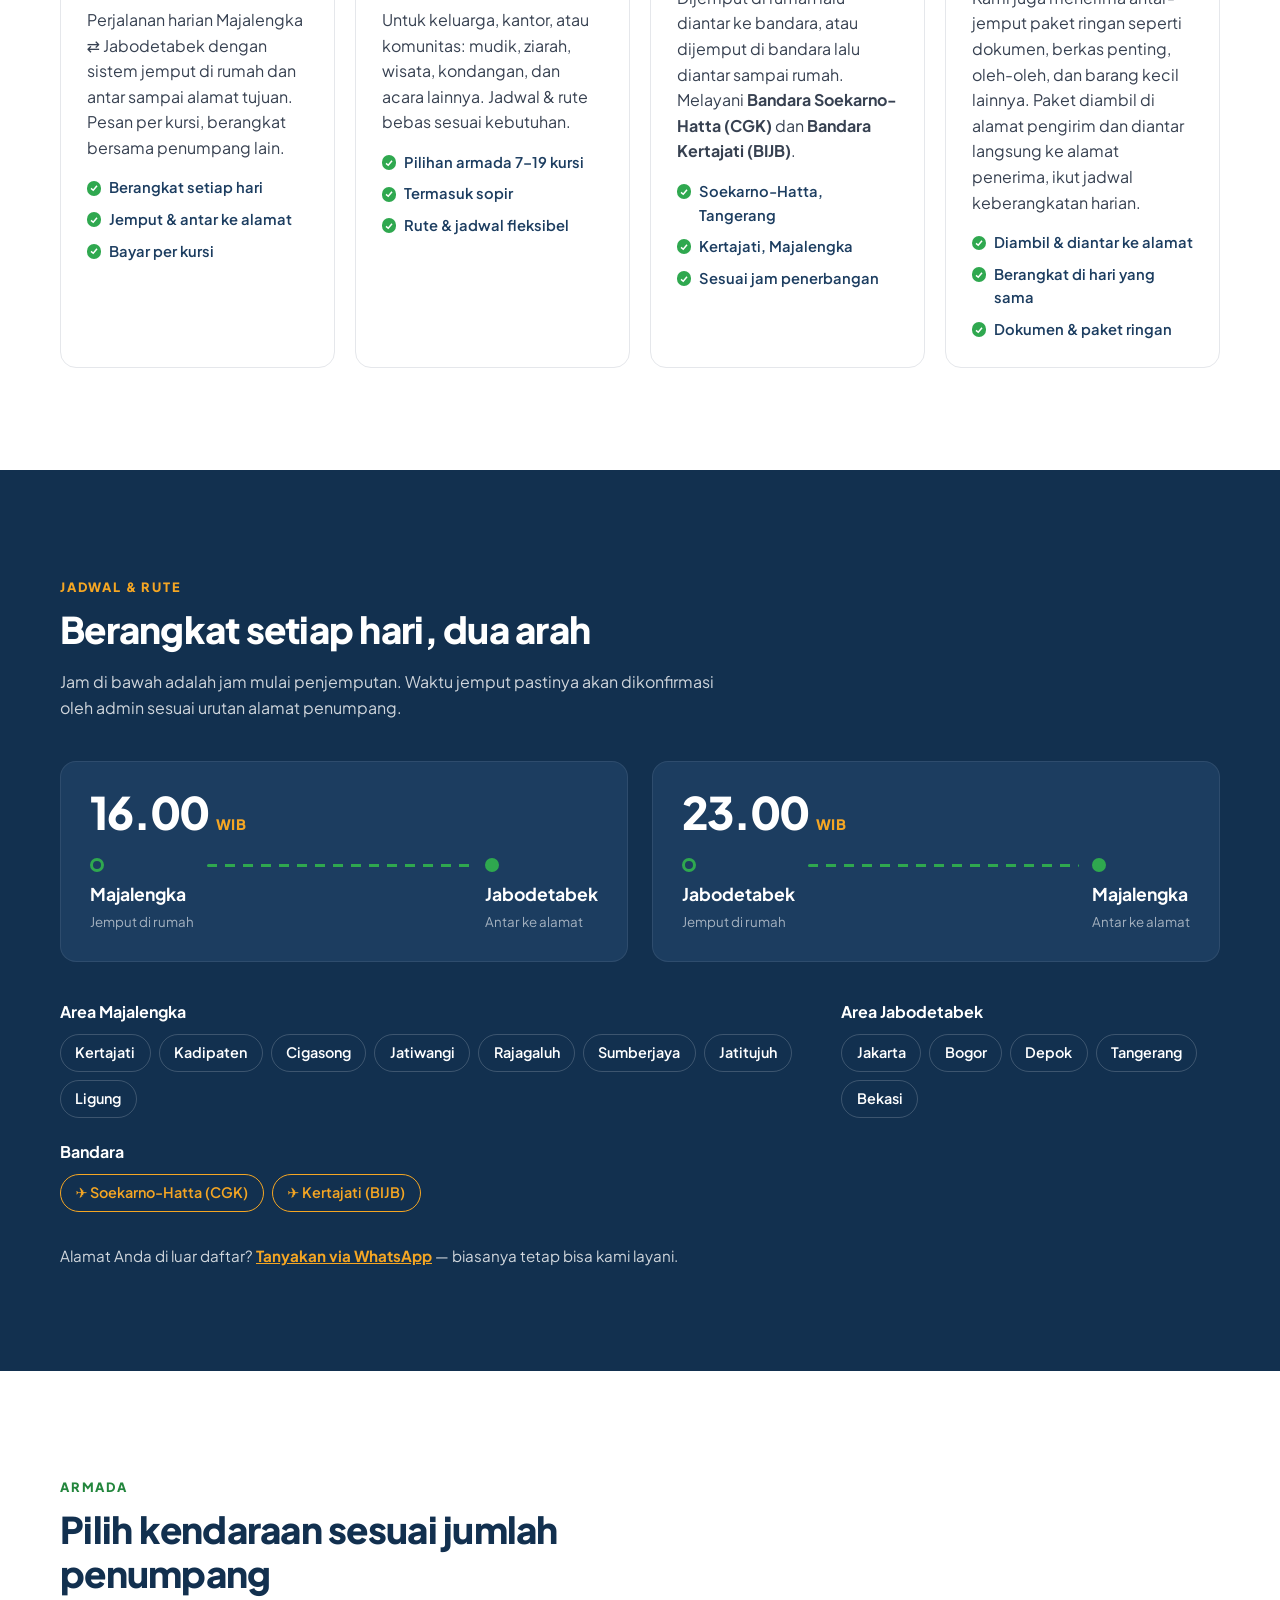
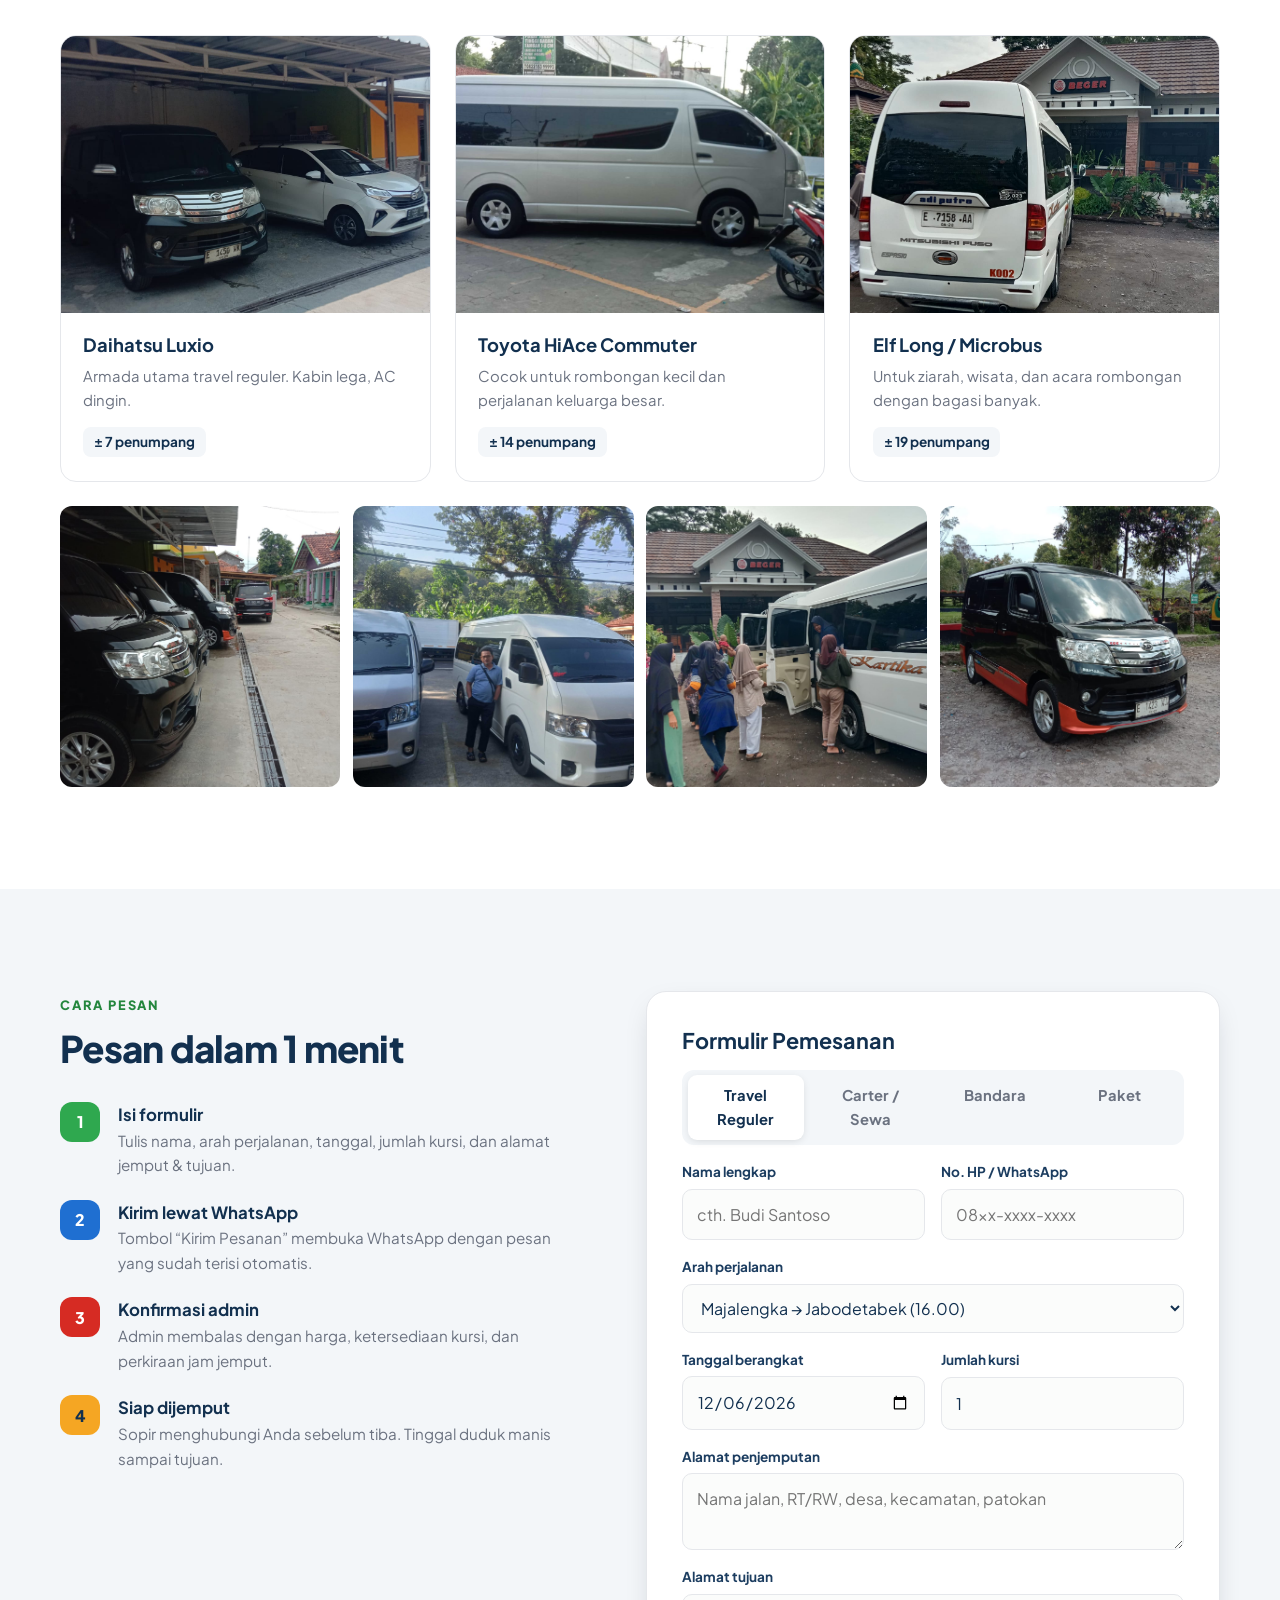
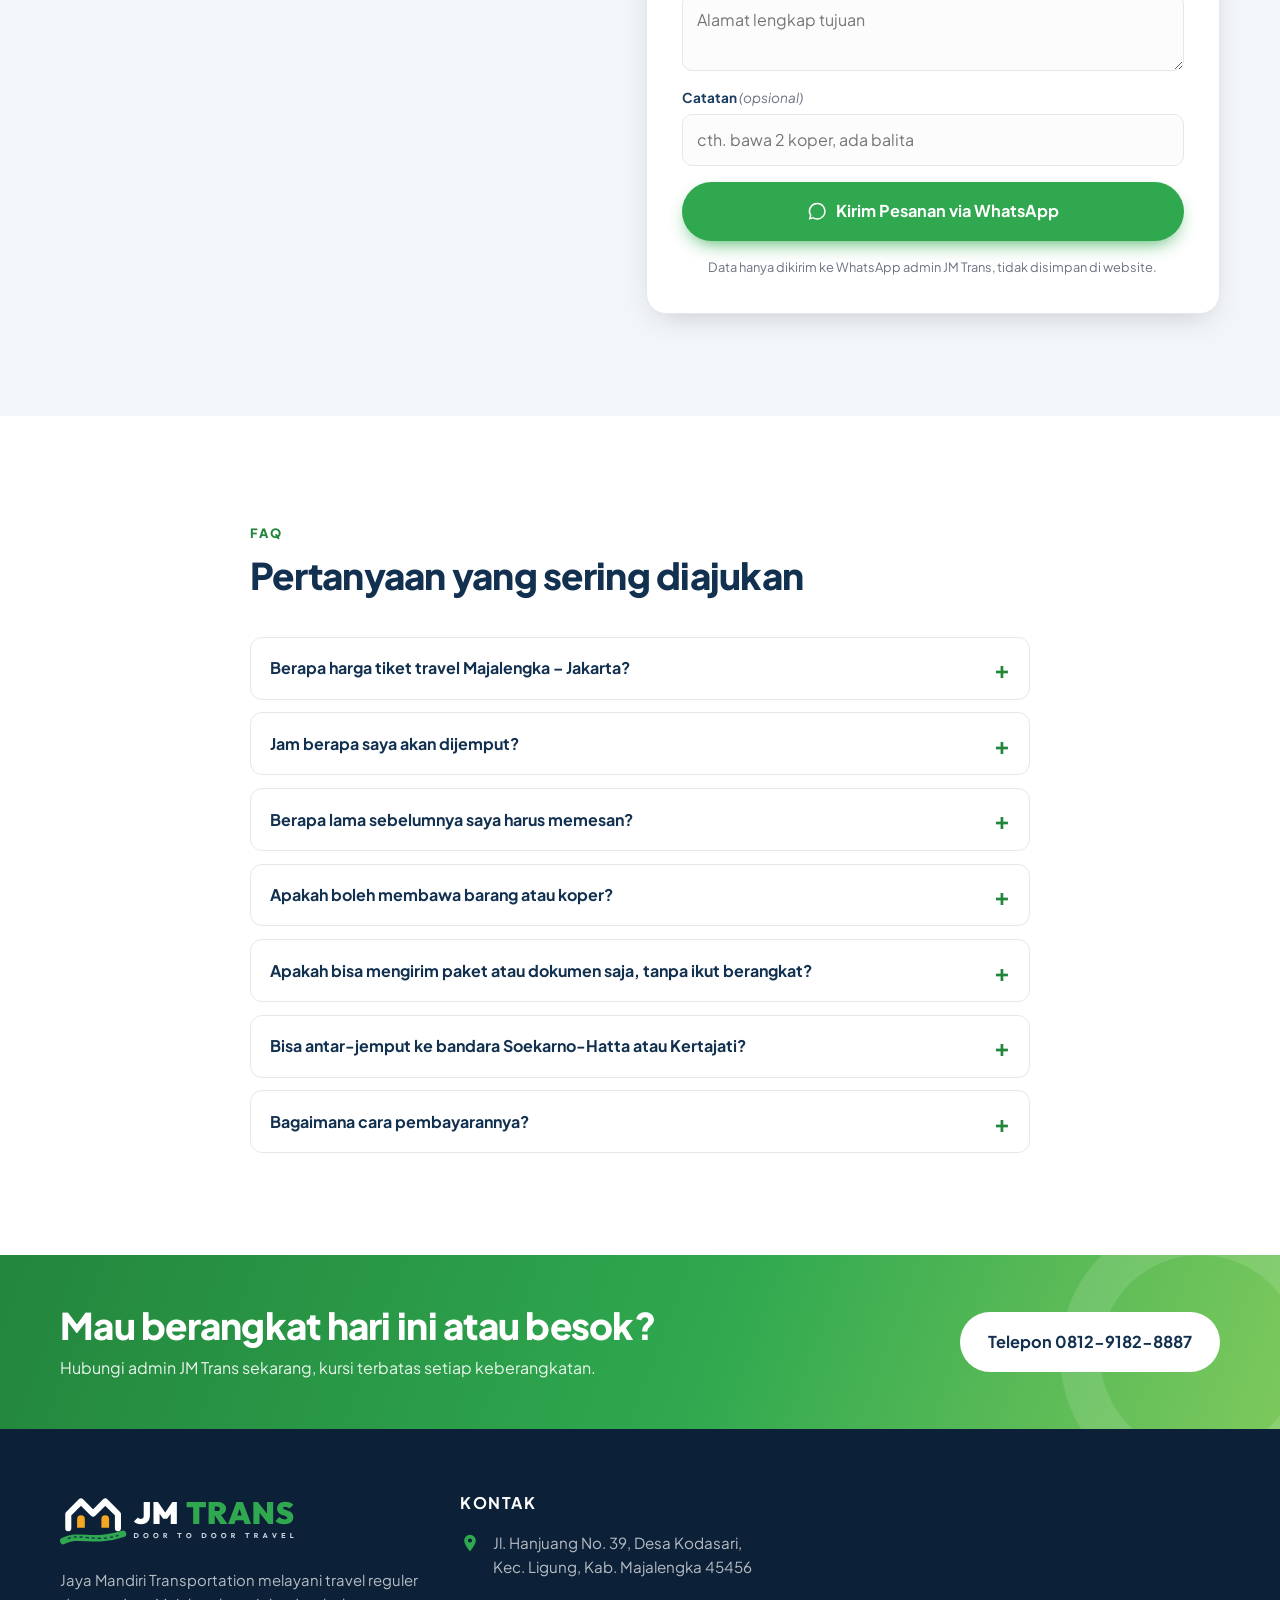
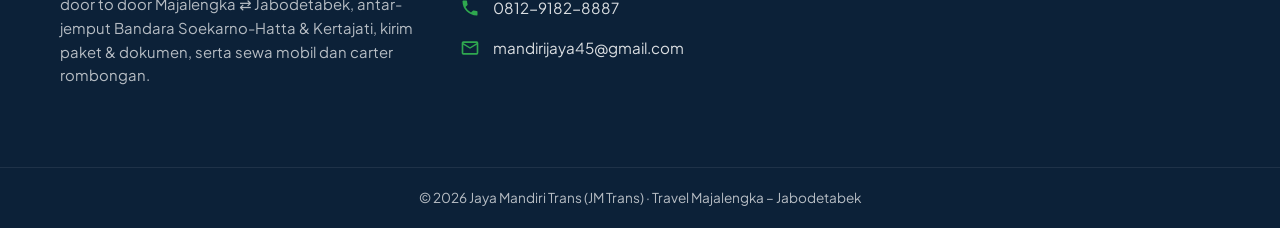
==== commit 03b9b4c6: "Tambah layanan Kirim Paket & Dokumen Kartu layanan ke-4, pilihan Paket di formulir (isi paket, alama" ====
--- a/index.html
+++ b/index.html
@@ -4,7 +4,7 @@
   <meta charset="UTF-8">
   <meta name="viewport" content="width=device-width, initial-scale=1.0">
   <title>JM Trans — Travel Majalengka Jabodetabek Door to Door</title>
-  <meta name="description" content="JM Trans (Jaya Mandiri Transportation) — travel reguler Majalengka ⇄ Jabodetabek, dijemput dan diantar sampai depan rumah. Berangkat setiap hari. Juga antar-jemput Bandara Soekarno-Hatta & Kertajati. Pesan via WhatsApp 0812-9182-8887.">
+  <meta name="description" content="JM Trans (Jaya Mandiri Transportation) — travel reguler Majalengka ⇄ Jabodetabek, dijemput dan diantar sampai depan rumah. Berangkat setiap hari. Juga antar-jemput Bandara Soekarno-Hatta & Kertajati serta kirim paket dan dokumen. Pesan via WhatsApp 0812-9182-8887.">
   <meta name="theme-color" content="#12304f">
   <meta property="og:title" content="JM Trans — Travel Door to Door Majalengka ⇄ Jabodetabek">
   <meta property="og:description" content="Dijemput di rumah, diantar sampai tujuan. Berangkat setiap hari dari Majalengka jam 16.00 dan dari Jabodetabek jam 23.00.">
@@ -153,6 +153,19 @@
                 <li>Soekarno-Hatta, Tangerang</li>
                 <li>Kertajati, Majalengka</li>
                 <li>Sesuai jam penerbangan</li>
+              </ul>
+            </div>
+          </article>
+          <article class="service">
+            <img src="img/pool-armada.jpg" alt="Armada JM Trans yang juga membawa kiriman paket" loading="lazy">
+            <div class="service__body">
+              <span class="tag tag--amber">Paket</span>
+              <h3>Kirim Paket & Dokumen</h3>
+              <p>Kami juga menerima antar-jemput paket ringan seperti dokumen, berkas penting, oleh-oleh, dan barang kecil lainnya. Paket diambil di alamat pengirim dan diantar langsung ke alamat penerima, ikut jadwal keberangkatan harian.</p>
+              <ul class="checks">
+                <li>Diambil & diantar ke alamat</li>
+                <li>Berangkat di hari yang sama</li>
+                <li>Dokumen & paket ringan</li>
               </ul>
             </div>
           </article>
@@ -291,6 +304,7 @@
             <label><input type="radio" name="layanan" value="Travel Reguler" checked> <span>Travel Reguler</span></label>
             <label><input type="radio" name="layanan" value="Carter / Sewa Mobil"> <span>Carter / Sewa</span></label>
             <label><input type="radio" name="layanan" value="Antar-Jemput Bandara"> <span>Bandara</span></label>
+            <label><input type="radio" name="layanan" value="Kirim Paket"> <span>Paket</span></label>
           </fieldset>
 
           <div class="form__row" data-only="Antar-Jemput Bandara">
@@ -325,7 +339,7 @@
             </label>
           </div>
 
-          <label class="field" data-only="Travel Reguler">
+          <label class="field" data-only="Travel Reguler|Kirim Paket">
             <span>Arah perjalanan</span>
             <select name="arah">
               <option value="Majalengka → Jabodetabek (16.00)">Majalengka → Jabodetabek (16.00)</option>
@@ -339,17 +353,22 @@
               <input type="date" name="tanggal" required>
             </label>
             <label class="field">
-              <span data-label-reguler="Jumlah kursi" data-label-carter="Jumlah penumpang">Jumlah kursi</span>
+              <span id="jumlahLabel">Jumlah kursi</span>
               <input type="number" name="jumlah" min="1" max="19" value="1" required>
             </label>
           </div>
 
+          <label class="field" data-only="Kirim Paket">
+            <span>Isi paket</span>
+            <input type="text" name="isiPaket" placeholder="cth. dokumen, 1 dus oleh-oleh ± 3 kg">
+          </label>
+
           <label class="field">
-            <span>Alamat penjemputan</span>
+            <span id="jemputLabel">Alamat penjemputan</span>
             <textarea name="jemput" rows="2" required placeholder="Nama jalan, RT/RW, desa, kecamatan, patokan"></textarea>
           </label>
           <label class="field">
-            <span>Alamat tujuan</span>
+            <span id="tujuanLabel">Alamat tujuan</span>
             <textarea name="tujuan" rows="2" required placeholder="Alamat lengkap tujuan"></textarea>
           </label>
           <label class="field">
@@ -392,6 +411,10 @@
             <p>Boleh. Mohon tulis jumlah dan ukuran barang di kolom catatan supaya kami bisa menyiapkan tempat bagasi.</p>
           </details>
           <details>
+            <summary>Apakah bisa mengirim paket atau dokumen saja, tanpa ikut berangkat?</summary>
+            <p>Bisa. Kami menerima kiriman paket ringan seperti dokumen, berkas, dan barang kecil. Paket diambil di alamat pengirim lalu diantar ke alamat penerima mengikuti jadwal keberangkatan. Pilih “Paket” di formulir dan tuliskan isi paketnya; ongkos kirim akan diinformasikan oleh admin.</p>
+          </details>
+          <details>
             <summary>Bisa antar-jemput ke bandara Soekarno-Hatta atau Kertajati?</summary>
             <p>Bisa. Kami melayani antar ke bandara maupun jemput dari bandara Soekarno-Hatta (CGK) dan Kertajati (BIJB), langsung dari/ke alamat rumah Anda. Pilih “Bandara” di formulir dan cantumkan jam penerbangan agar jam jemput bisa disesuaikan.</p>
           </details>
@@ -420,7 +443,7 @@
     <div class="container footer__grid">
       <div>
         <img src="img/logo-jmtrans-putih.svg" alt="JM Trans — Door to Door Travel" class="footer__logo" width="240" height="57">
-        <p>Jaya Mandiri Transportation melayani travel reguler door to door Majalengka ⇄ Jabodetabek, antar-jemput Bandara Soekarno-Hatta & Kertajati, serta sewa mobil dan carter rombongan.</p>
+        <p>Jaya Mandiri Transportation melayani travel reguler door to door Majalengka ⇄ Jabodetabek, antar-jemput Bandara Soekarno-Hatta & Kertajati, kirim paket & dokumen, serta sewa mobil dan carter rombongan.</p>
       </div>
       <div>
         <h3>Kontak</h3>
--- a/css/style.css
+++ b/css/style.css
@@ -124,7 +124,7 @@
 .section--dark .eyebrow { color: var(--yellow); }
 
 /* ---------- Services ---------- */
-.services { display: grid; grid-template-columns: repeat(3, 1fr); gap: 1.5rem; }
+.services { display: grid; grid-template-columns: repeat(4, 1fr); gap: 1.25rem; }
 .service { border: 1px solid var(--line); border-radius: var(--radius); overflow: hidden; background: var(--white); display: flex; flex-direction: column; }
 .service img { aspect-ratio: 16 / 9; object-fit: cover; width: 100%; }
 .service__body { padding: 1.6rem; }
@@ -132,6 +132,7 @@
 .tag--green { background: #e7f5e1; color: var(--green-dark); }
 .tag--blue { background: #e3edfb; color: var(--blue); }
 .tag--red { background: #fbe5e4; color: var(--red); }
+.tag--amber { background: #fdf0d8; color: #a86a00; }
 .checks { list-style: none; padding: 0; margin: 0; display: flex; flex-wrap: wrap; gap: .5rem 1.2rem; }
 .checks li { position: relative; padding-left: 1.5em; font-weight: 600; font-size: .92rem; color: var(--ink-2); }
 .checks li::before { content: ""; position: absolute; left: 0; top: .3em; width: 1em; height: 1em; border-radius: 50%; background: var(--green) url("data:image/svg+xml,%3Csvg xmlns='http://www.w3.org/2000/svg' viewBox='0 0 16 16'%3E%3Cpath d='M4 8.5 7 11l5-6' stroke='white' stroke-width='2' fill='none'/%3E%3C/svg%3E") center/80% no-repeat; }
@@ -195,7 +196,7 @@
 .field textarea { resize: vertical; }
 .field input:focus, .field select:focus, .field textarea:focus { outline: none; border-color: var(--green); box-shadow: 0 0 0 4px rgba(47,168,79,.15); background: var(--white); }
 .field .is-invalid { border-color: var(--red); }
-.form__toggle { border: 0; padding: 0; margin: 0; display: grid; grid-template-columns: repeat(3, 1fr); gap: .5rem; background: var(--soft); padding: .35rem; border-radius: 12px; }
+.form__toggle { border: 0; padding: 0; margin: 0; display: grid; grid-template-columns: repeat(4, 1fr); gap: .5rem; background: var(--soft); padding: .35rem; border-radius: 12px; }
 .form__toggle legend { position: absolute; width: 1px; height: 1px; overflow: hidden; clip: rect(0 0 0 0); }
 .form__toggle label { position: relative; cursor: pointer; }
 .form__toggle input { position: absolute; opacity: 0; }
@@ -263,11 +264,14 @@
 }
 
 /* ---------- Responsive ---------- */
+@media (max-width: 1100px) {
+  .services { grid-template-columns: repeat(2, 1fr); }
+}
+
 @media (max-width: 1000px) {
   .features__grid { grid-template-columns: repeat(2, 1fr); }
   .fleet { grid-template-columns: repeat(2, 1fr); }
   .services { grid-template-columns: repeat(2, 1fr); }
-  .services .service:last-child { grid-column: 1 / -1; }
   .footer__grid { grid-template-columns: 1fr 1fr; }
   .footer__map { grid-column: 1 / -1; }
 }
@@ -285,7 +289,6 @@
   .nav a:not(.btn) { padding: .85rem 0; border-bottom: 1px solid var(--line); }
   .nav__cta { margin-top: 1rem; }
   .services, .routes, .booking, .areas { grid-template-columns: 1fr; }
-  .services .service:last-child { grid-column: auto; }
 }
 
 @media (max-width: 560px) {
@@ -298,6 +301,7 @@
   .features__grid, .fleet { grid-template-columns: 1fr; }
   .gallery { grid-template-columns: repeat(2, 1fr); }
   .form__row { grid-template-columns: 1fr; }
+  .form__toggle { grid-template-columns: repeat(2, 1fr); }
   .footer__grid { grid-template-columns: 1fr; }
   .cta__inner .btn { width: 100%; }
   .route__time { font-size: 2.3rem; }
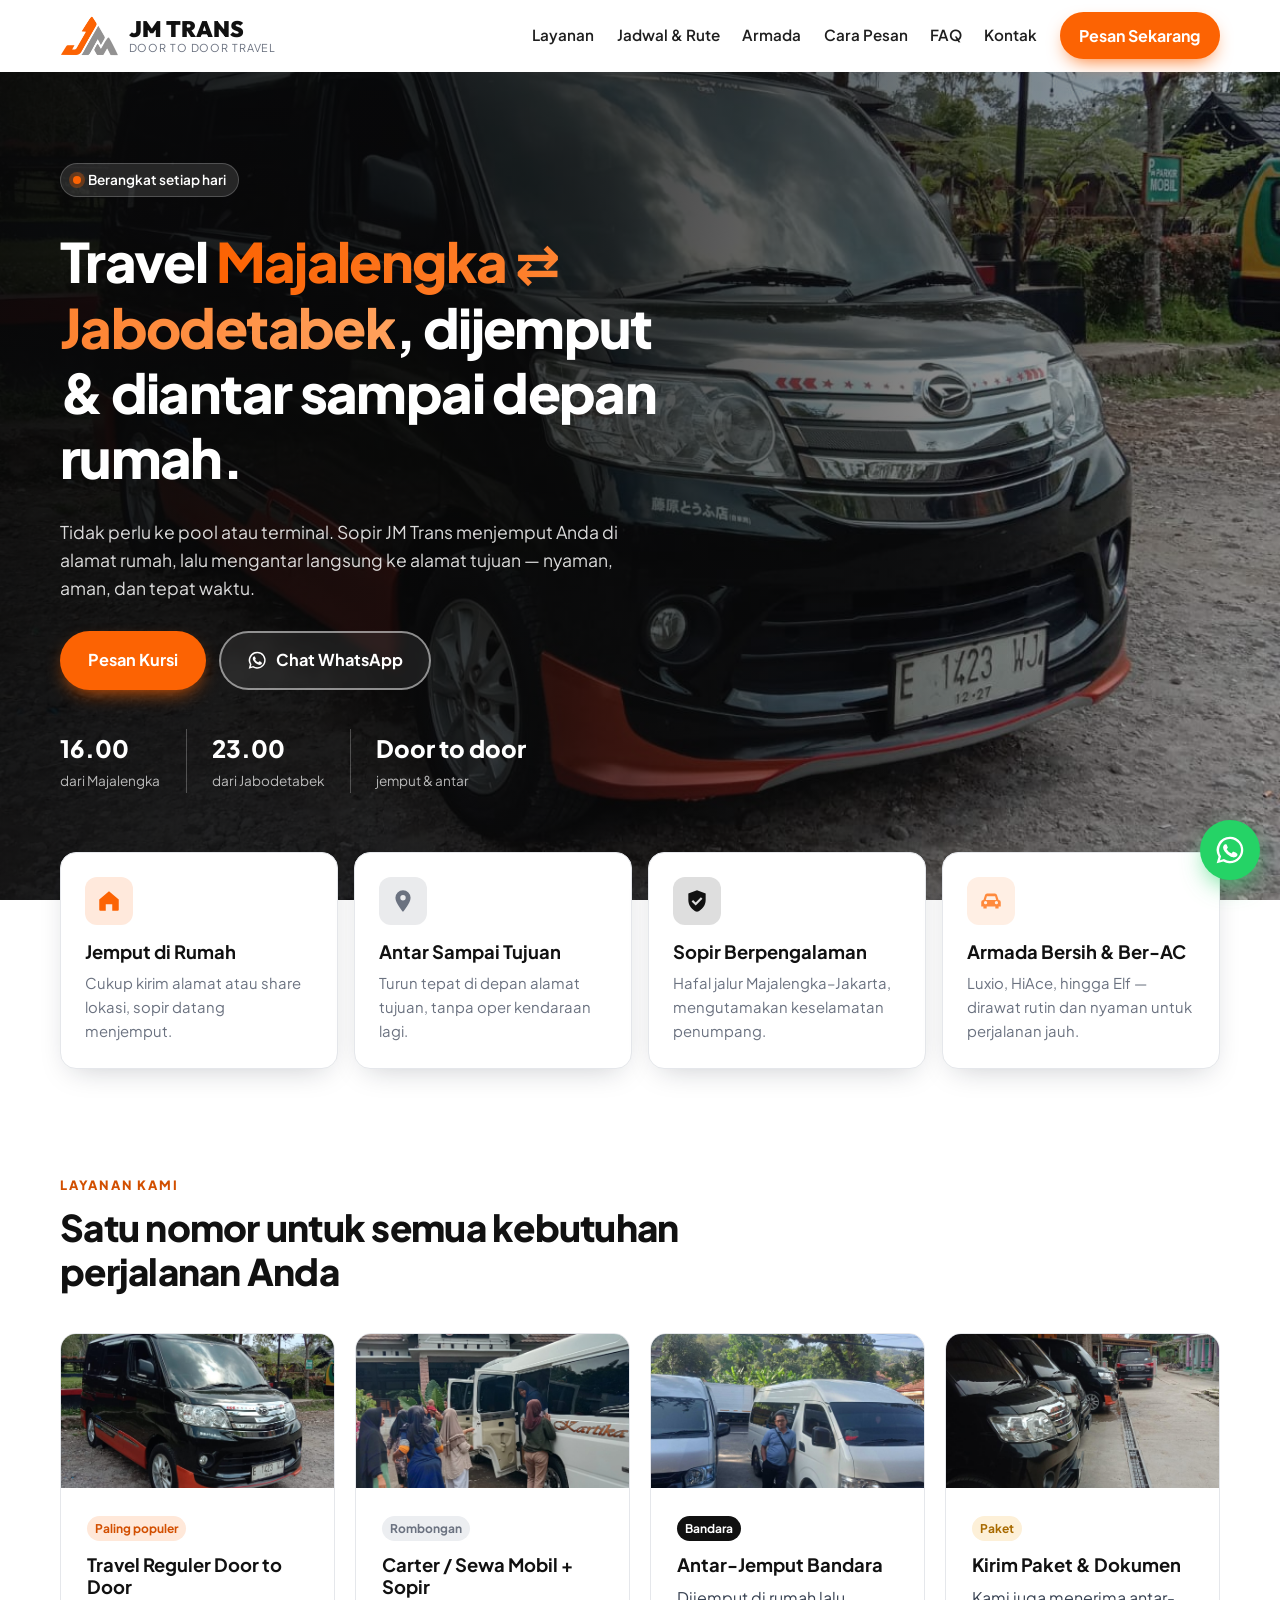
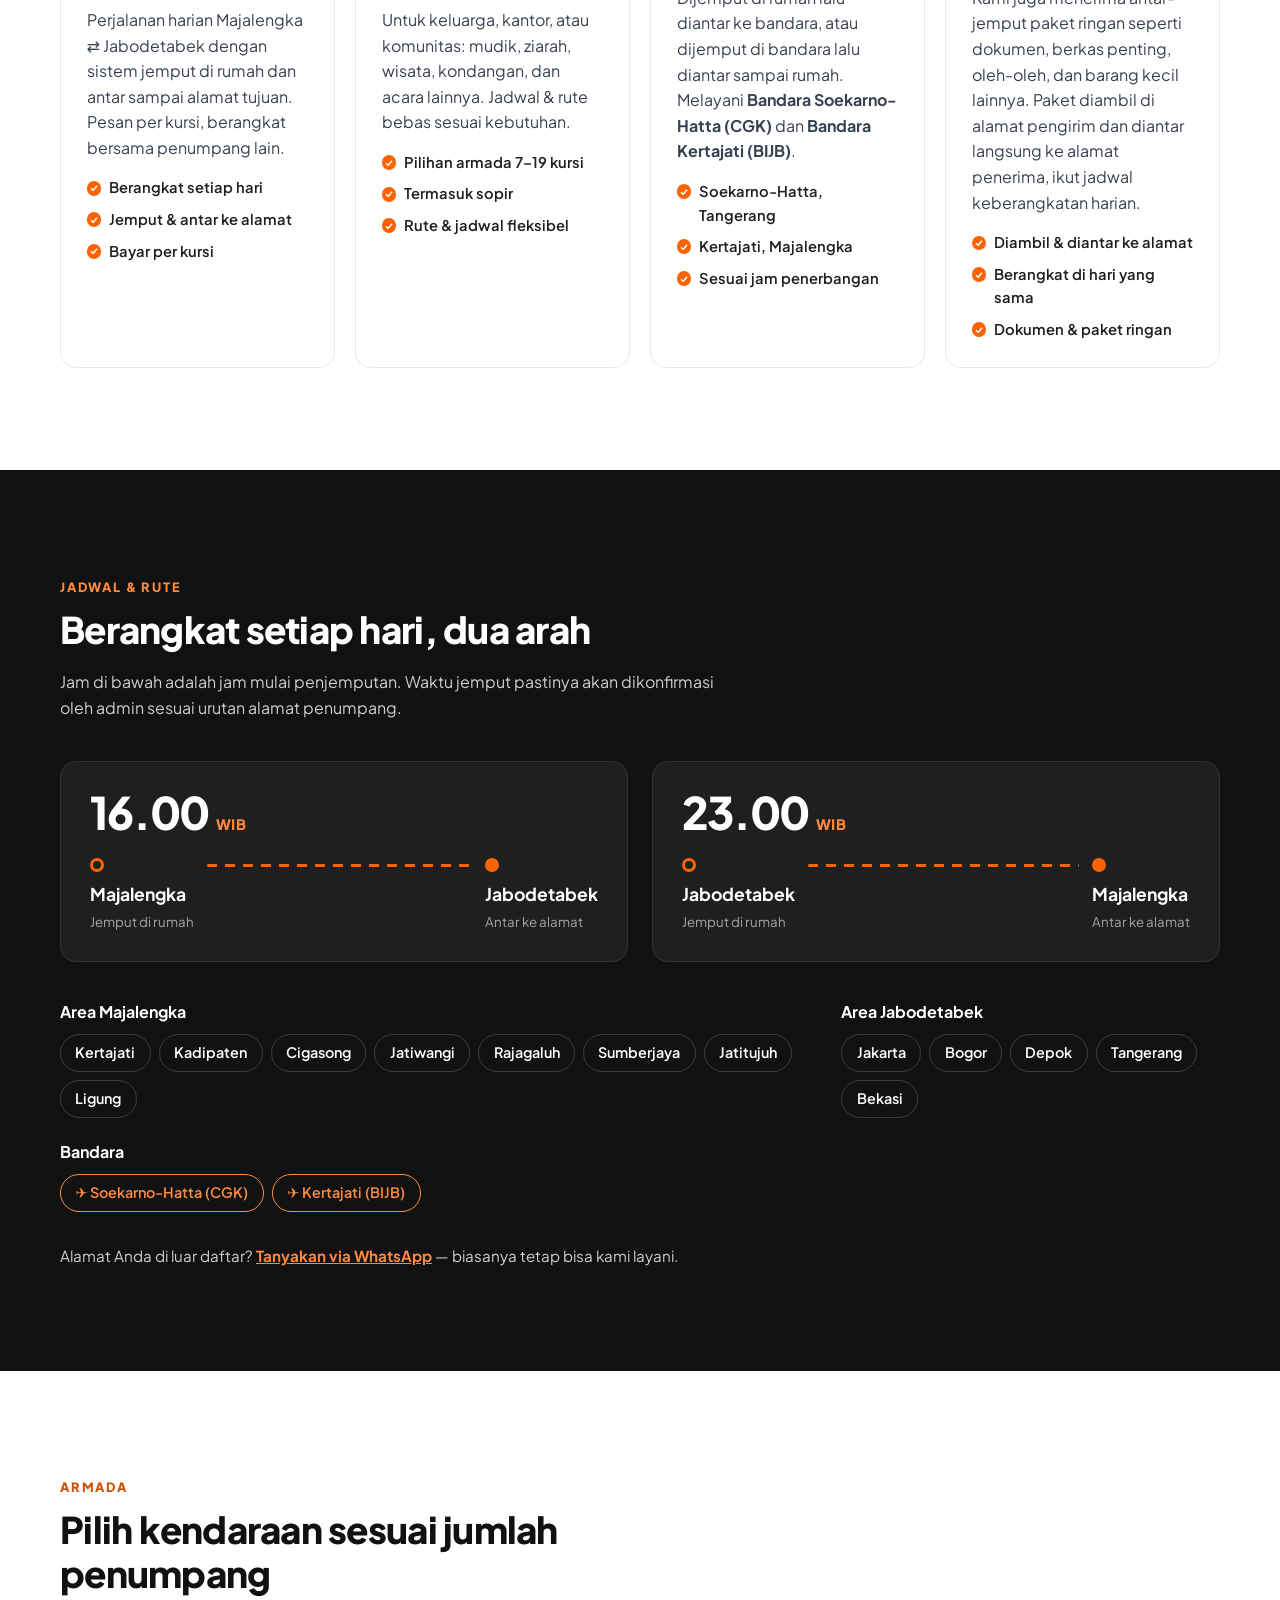
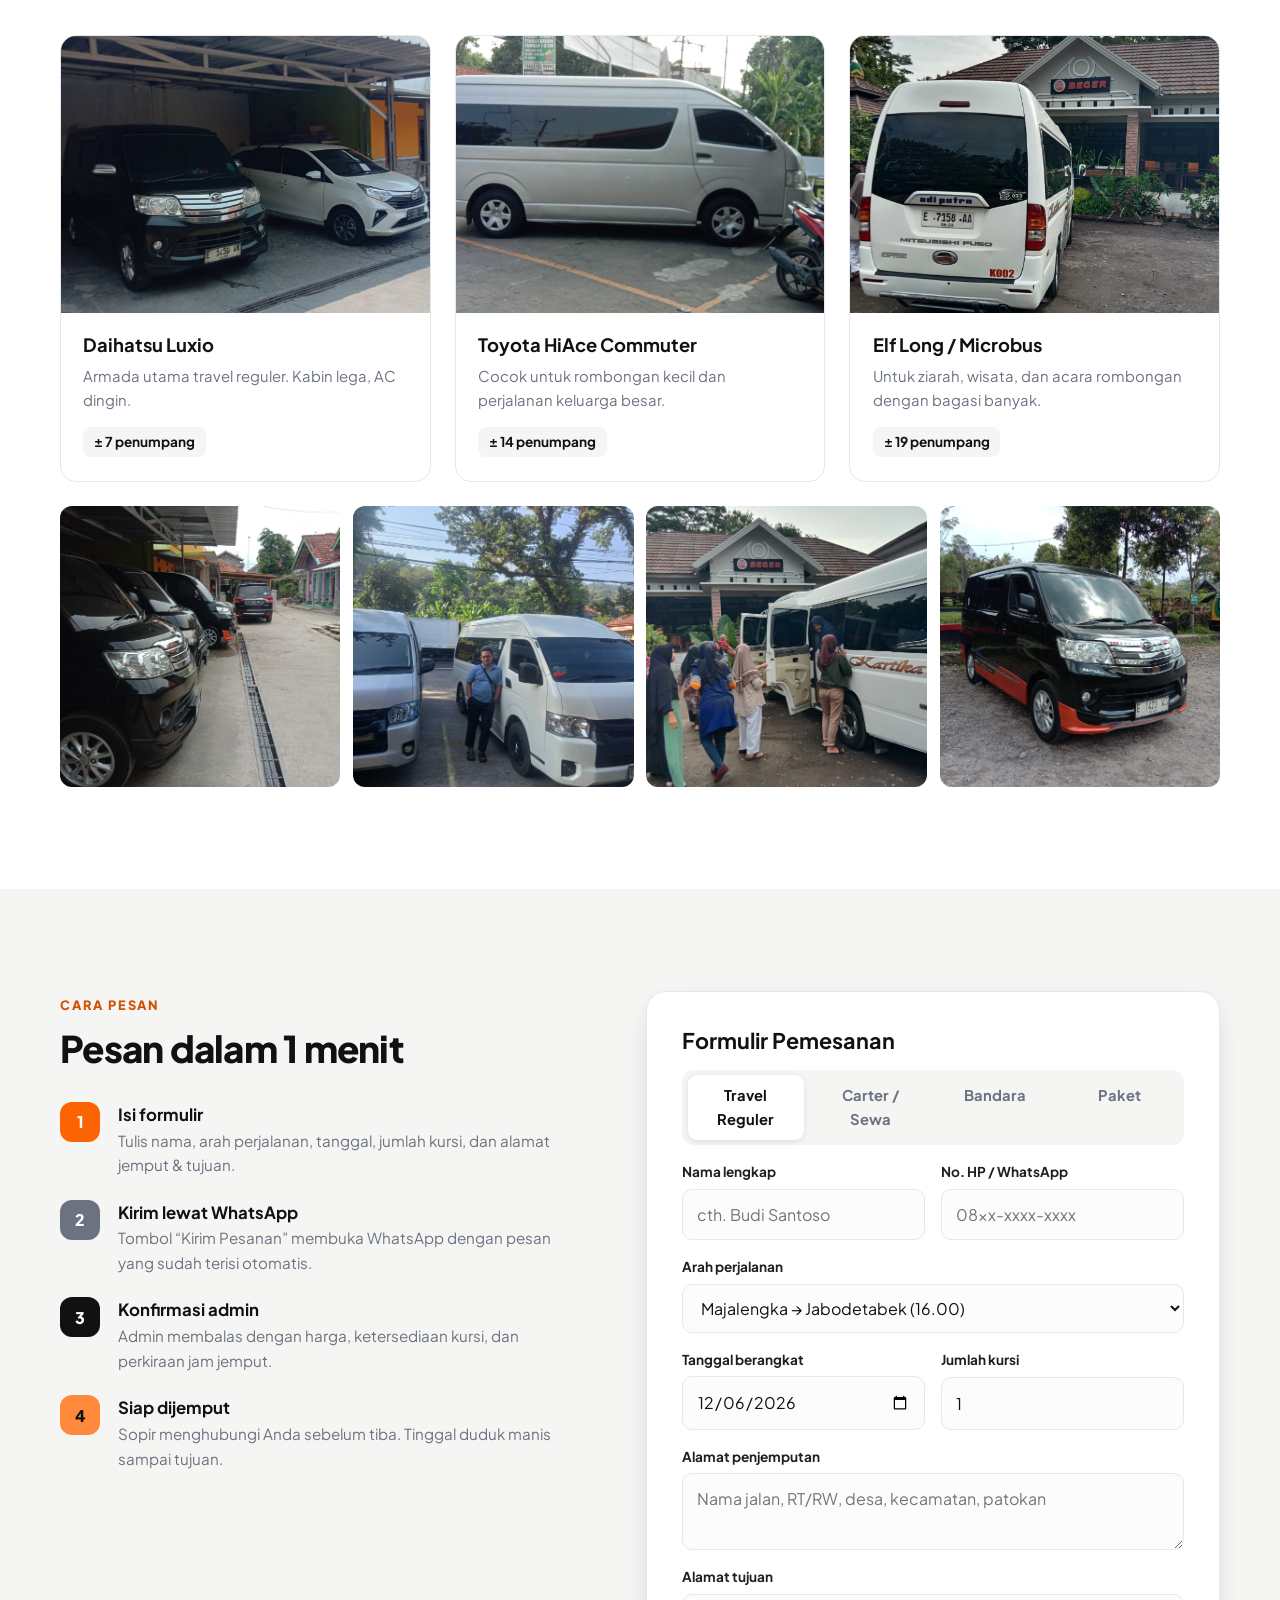
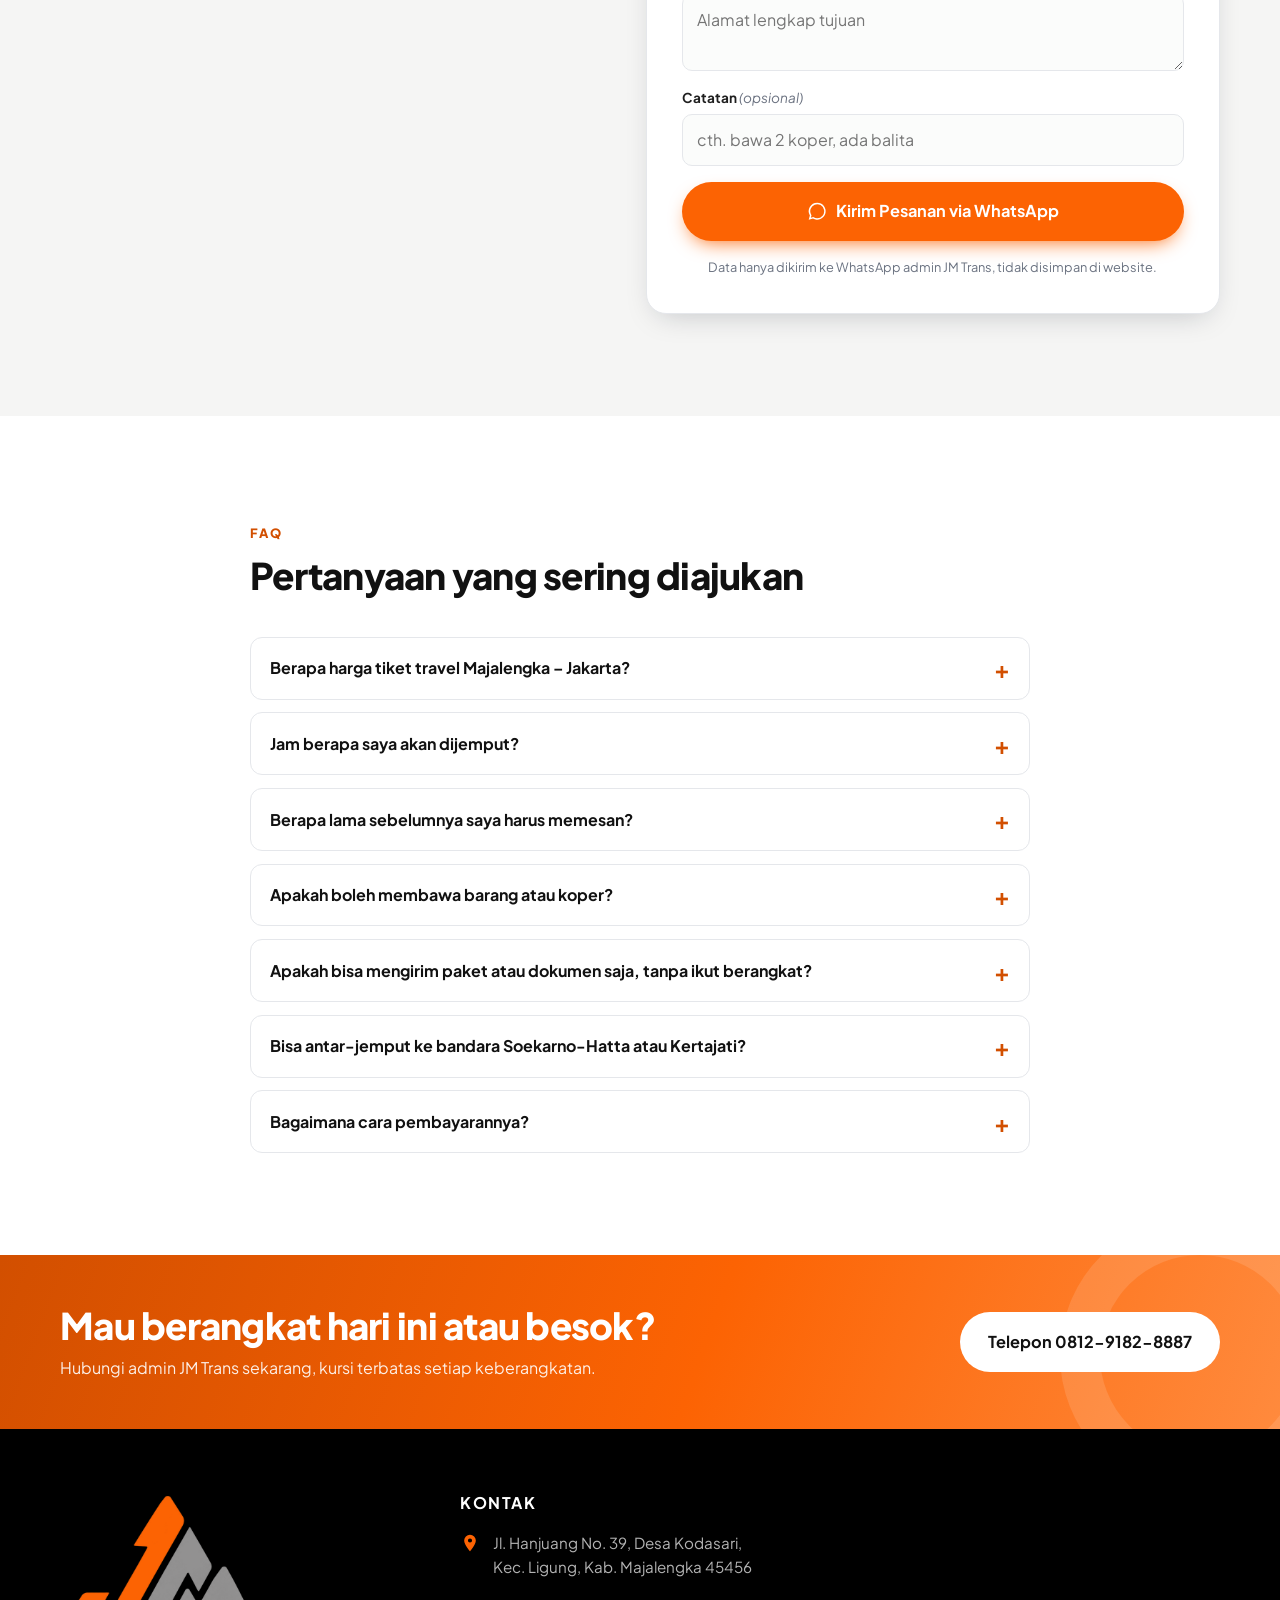
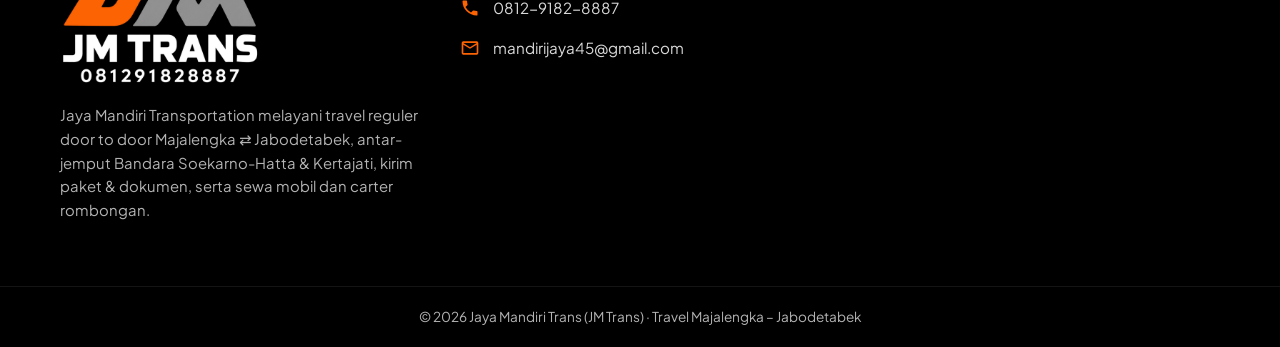
==== commit 65c707cd: "Ganti logo dan favicon ke logo JM baru (oranye-abu) - Header: simbol JM transparan; footer: logo len" ====
--- a/index.html
+++ b/index.html
@@ -5,11 +5,12 @@
   <meta name="viewport" content="width=device-width, initial-scale=1.0">
   <title>JM Trans — Travel Majalengka Jabodetabek Door to Door</title>
   <meta name="description" content="JM Trans (Jaya Mandiri Transportation) — travel reguler Majalengka ⇄ Jabodetabek, dijemput dan diantar sampai depan rumah. Berangkat setiap hari. Juga antar-jemput Bandara Soekarno-Hatta & Kertajati serta kirim paket dan dokumen. Pesan via WhatsApp 0812-9182-8887.">
-  <meta name="theme-color" content="#12304f">
+  <meta name="theme-color" content="#000000">
   <meta property="og:title" content="JM Trans — Travel Door to Door Majalengka ⇄ Jabodetabek">
   <meta property="og:description" content="Dijemput di rumah, diantar sampai tujuan. Berangkat setiap hari dari Majalengka jam 16.00 dan dari Jabodetabek jam 23.00.">
   <meta property="og:image" content="img/og-logo.png">
-  <link rel="icon" href="img/favicon.svg" type="image/svg+xml">
+  <link rel="icon" href="favicon.ico" sizes="32x32">
+  <link rel="apple-touch-icon" href="img/apple-touch-icon.png">
   <link rel="preconnect" href="https://fonts.googleapis.com">
   <link rel="preconnect" href="https://fonts.gstatic.com" crossorigin>
   <link href="https://fonts.googleapis.com/css2?family=Outfit:wght@800;900&family=Plus+Jakarta+Sans:wght@400;500;600;700;800&display=swap" rel="stylesheet">
@@ -21,15 +22,9 @@
   <header class="header" id="header">
     <div class="container header__inner">
       <a href="#beranda" class="brand" aria-label="JM Trans beranda">
-        <svg class="brand__mark" viewBox="0 18 120 92" aria-hidden="true">
-          <path d="M6 99 C34 84 62 104 114 86" fill="none" stroke="#2fa84f" stroke-width="12" stroke-linecap="round"/>
-          <path d="M14 95 C38 85 62 102 106 89" fill="none" stroke="#fff" stroke-width="2.4" stroke-dasharray="6 5"/>
-          <path d="M15 76 V50 L38 27 L60 49 L82 27 L105 50 V76" fill="none" stroke="#12304f" stroke-width="11" stroke-linejoin="round" stroke-linecap="round"/>
-          <path d="M31 75 V59 A7 7 0 0 1 45 59 V75 Z" fill="#f5a623"/>
-          <path d="M75 75 V59 A7 7 0 0 1 89 59 V75 Z" fill="#f5a623"/>
-        </svg>
+        <img class="brand__mark" src="img/logo-simbol.png" alt="" width="59" height="40">
         <span class="brand__text">
-          <strong>JM <span>TRANS</span></strong>
+          <strong>JM TRANS</strong>
           <small>Door to Door Travel</small>
         </span>
       </a>
@@ -79,7 +74,7 @@
     <section class="features">
       <div class="container features__grid">
         <article class="feature">
-          <div class="feature__icon" style="--c:var(--green)">
+          <div class="feature__icon" style="--c:var(--primary)">
             <svg viewBox="0 0 24 24"><path d="M3 10.5 12 3l9 7.5V20a1 1 0 0 1-1 1h-5v-6H9v6H4a1 1 0 0 1-1-1Z"/></svg>
           </div>
           <h3>Jemput di Rumah</h3>
@@ -93,14 +88,14 @@
           <p>Turun tepat di depan alamat tujuan, tanpa oper kendaraan lagi.</p>
         </article>
         <article class="feature">
-          <div class="feature__icon" style="--c:var(--red)">
+          <div class="feature__icon" style="--c:var(--ink)">
             <svg viewBox="0 0 24 24"><path d="M12 2 4 5v6c0 5 3.4 9.4 8 11 4.6-1.6 8-6 8-11V5Zm-1.2 14.2L7 12.4l1.4-1.4 2.4 2.4 4.8-4.8L17 10Z"/></svg>
           </div>
           <h3>Sopir Berpengalaman</h3>
           <p>Hafal jalur Majalengka–Jakarta, mengutamakan keselamatan penumpang.</p>
         </article>
         <article class="feature">
-          <div class="feature__icon" style="--c:var(--yellow)">
+          <div class="feature__icon" style="--c:var(--accent)">
             <svg viewBox="0 0 24 24"><path d="M5 11 6.5 6.5A2 2 0 0 1 8.4 5h7.2a2 2 0 0 1 1.9 1.5L19 11a2 2 0 0 1 2 2v4h-2v2h-3v-2H8v2H5v-2H3v-4a2 2 0 0 1 2-2Zm2 4a1.5 1.5 0 1 0 0-3 1.5 1.5 0 0 0 0 3Zm10 0a1.5 1.5 0 1 0 0-3 1.5 1.5 0 0 0 0 3ZM7.2 11h9.6l-1-3.4H8.2Z"/></svg>
           </div>
           <h3>Armada Bersih & Ber-AC</h3>
@@ -442,7 +437,7 @@
   <footer class="footer" id="kontak">
     <div class="container footer__grid">
       <div>
-        <img src="img/logo-jmtrans-putih.svg" alt="JM Trans — Door to Door Travel" class="footer__logo" width="240" height="57">
+        <img src="img/logo-jmtrans.png" alt="JM Trans 081291828887" class="footer__logo" width="200" height="192">
         <p>Jaya Mandiri Transportation melayani travel reguler door to door Majalengka ⇄ Jabodetabek, antar-jemput Bandara Soekarno-Hatta & Kertajati, kirim paket & dokumen, serta sewa mobil dan carter rombongan.</p>
       </div>
       <div>
--- a/css/style.css
+++ b/css/style.css
@@ -1,19 +1,19 @@
 /* =========================================================
    JM Trans — Jaya Mandiri Transportation
-   Warna diambil dari logo: hijau, biru, merah, kuning
+   Warna diambil dari logo: oranye, abu-abu, hitam
    ========================================================= */
 :root {
-  --green: #2fa84f;
-  --green-dark: #23863d;
-  --blue: #1f6fd1;
+  --primary: #fc6303;
+  --primary-dark: #d24f00;
+  --blue: #6b7280;
   --red: #d62b23;
-  --yellow: #f5a623;
-  --ink: #12304f;
-  --ink-2: #1c3d60;
+  --accent: #ff8a3d;
+  --ink: #111111;
+  --ink-2: #1f1f1f;
   --text: #374151;
   --muted: #6b7280;
   --line: #e5e7eb;
-  --soft: #f3f6f9;
+  --soft: #f5f5f4;
   --white: #fff;
   --radius: 16px;
   --shadow: 0 10px 30px -12px rgba(17, 24, 39, .25);
@@ -31,7 +31,7 @@
   -webkit-font-smoothing: antialiased;
 }
 img { max-width: 100%; display: block; }
-a { color: var(--blue); }
+a { color: var(--primary-dark); }
 h1, h2, h3 { color: var(--ink); line-height: 1.2; margin: 0 0 .5em; }
 h2 { font-size: clamp(1.6rem, 3.2vw, 2.3rem); font-weight: 800; letter-spacing: -.02em; }
 h3 { font-size: 1.15rem; font-weight: 700; }
@@ -50,8 +50,8 @@
 .btn:hover { transform: translateY(-1px); }
 .btn--lg { padding: .9em 1.6em; font-size: 1.02rem; }
 .btn--block { width: 100%; }
-.btn--primary { background: var(--green); color: var(--white); box-shadow: 0 8px 20px -8px var(--green); }
-.btn--primary:hover { background: var(--green-dark); }
+.btn--primary { background: var(--primary); color: var(--white); box-shadow: 0 8px 20px -8px var(--primary); }
+.btn--primary:hover { background: var(--primary-dark); }
 .btn--ghost { color: var(--white); border-color: rgba(255,255,255,.5); background: rgba(255,255,255,.08); backdrop-filter: blur(4px); }
 .btn--ghost:hover { background: rgba(255,255,255,.18); }
 .btn--light { background: var(--white); color: var(--ink); }
@@ -66,15 +66,14 @@
 .header.is-scrolled { border-color: var(--line); box-shadow: 0 4px 20px -12px rgba(0,0,0,.2); }
 .header__inner { height: 100%; display: flex; align-items: center; justify-content: space-between; gap: 1rem; }
 .brand { display: flex; align-items: center; gap: .6rem; text-decoration: none; }
-.brand__mark { width: 52px; height: 40px; }
+.brand__mark { width: 59px; height: 40px; }
 .brand__text { display: flex; flex-direction: column; line-height: 1.1; }
 .brand__text strong { font-family: "Outfit", sans-serif; color: var(--ink); font-size: 1.4rem; font-weight: 900; letter-spacing: .01em; }
-.brand__text strong span { color: var(--green); }
 .brand__text small { color: var(--muted); font-size: .68rem; letter-spacing: .08em; text-transform: uppercase; }
 
 .nav { display: flex; align-items: center; gap: 1.4rem; }
 .nav a:not(.btn) { color: var(--ink-2); text-decoration: none; font-weight: 600; font-size: .95rem; }
-.nav a:not(.btn):hover { color: var(--green-dark); }
+.nav a:not(.btn):hover { color: var(--primary-dark); }
 .nav__cta { padding: .55em 1.1em; }
 
 .nav-toggle { display: none; width: 44px; height: 44px; border: 0; background: none; cursor: pointer; padding: 10px; }
@@ -88,17 +87,17 @@
 .hero__bg {
   position: absolute; inset: 0; z-index: -1;
   background:
-    linear-gradient(100deg, rgba(10,26,45,.92) 0%, rgba(10,26,45,.75) 45%, rgba(10,26,45,.15) 100%),
+    linear-gradient(100deg, rgba(8,8,8,.92) 0%, rgba(8,8,8,.75) 45%, rgba(8,8,8,.15) 100%),
     url("../img/luxio-hero.jpg") center 60% / cover no-repeat;
 }
 .hero__inner { padding-block: 4rem 5rem; }
 .hero__copy { max-width: 640px; }
 .hero h1 { color: var(--white); font-size: clamp(2rem, 5vw, 3.4rem); font-weight: 800; letter-spacing: -.03em; margin: .6em 0 .5em; }
-.hl { background: linear-gradient(90deg, var(--yellow), #ffd66b); -webkit-background-clip: text; background-clip: text; color: transparent; }
+.hl { background: linear-gradient(90deg, var(--primary), #ffa15c); -webkit-background-clip: text; background-clip: text; color: transparent; }
 .lead { font-size: 1.1rem; color: rgba(255,255,255,.85); max-width: 560px; }
 .pill { display: inline-flex; align-items: center; gap: .5em; padding: .35em .9em; border-radius: 999px; background: rgba(255,255,255,.12); border: 1px solid rgba(255,255,255,.2); font-size: .85rem; font-weight: 600; }
-.dot { width: 8px; height: 8px; border-radius: 50%; background: var(--green); box-shadow: 0 0 0 4px rgba(47,168,79,.3); animation: pulse 2s infinite; }
-@keyframes pulse { 50% { box-shadow: 0 0 0 8px rgba(47,168,79,0); } }
+.dot { width: 8px; height: 8px; border-radius: 50%; background: var(--primary); box-shadow: 0 0 0 4px rgba(252,99,3,.3); animation: pulse 2s infinite; }
+@keyframes pulse { 50% { box-shadow: 0 0 0 8px rgba(252,99,3,0); } }
 .hero__actions { display: flex; flex-wrap: wrap; gap: .8rem; margin: 1.8rem 0 2.4rem; }
 .hero__stats { list-style: none; padding: 0; margin: 0; display: flex; flex-wrap: wrap; gap: 0; }
 .hero__stats li { padding: 0 1.6rem; border-left: 1px solid rgba(255,255,255,.25); }
@@ -120,8 +119,8 @@
 .section--dark { background: var(--ink); color: rgba(255,255,255,.8); }
 .section--dark h2, .section--dark h3 { color: var(--white); }
 .section__head { max-width: 680px; margin-bottom: 2.5rem; }
-.eyebrow { display: inline-block; font-size: .8rem; font-weight: 800; letter-spacing: .14em; text-transform: uppercase; color: var(--green-dark); margin-bottom: .6rem; }
-.section--dark .eyebrow { color: var(--yellow); }
+.eyebrow { display: inline-block; font-size: .8rem; font-weight: 800; letter-spacing: .14em; text-transform: uppercase; color: var(--primary-dark); margin-bottom: .6rem; }
+.section--dark .eyebrow { color: var(--accent); }
 
 /* ---------- Services ---------- */
 .services { display: grid; grid-template-columns: repeat(4, 1fr); gap: 1.25rem; }
@@ -129,34 +128,34 @@
 .service img { aspect-ratio: 16 / 9; object-fit: cover; width: 100%; }
 .service__body { padding: 1.6rem; }
 .tag { display: inline-block; font-size: .75rem; font-weight: 700; padding: .25em .7em; border-radius: 999px; margin-bottom: .8rem; }
-.tag--green { background: #e7f5e1; color: var(--green-dark); }
-.tag--blue { background: #e3edfb; color: var(--blue); }
-.tag--red { background: #fbe5e4; color: var(--red); }
+.tag--green { background: #ffe8d9; color: var(--primary-dark); }
+.tag--blue { background: #eceef1; color: var(--blue); }
+.tag--red { background: #111; color: #fff; }
 .tag--amber { background: #fdf0d8; color: #a86a00; }
 .checks { list-style: none; padding: 0; margin: 0; display: flex; flex-wrap: wrap; gap: .5rem 1.2rem; }
 .checks li { position: relative; padding-left: 1.5em; font-weight: 600; font-size: .92rem; color: var(--ink-2); }
-.checks li::before { content: ""; position: absolute; left: 0; top: .3em; width: 1em; height: 1em; border-radius: 50%; background: var(--green) url("data:image/svg+xml,%3Csvg xmlns='http://www.w3.org/2000/svg' viewBox='0 0 16 16'%3E%3Cpath d='M4 8.5 7 11l5-6' stroke='white' stroke-width='2' fill='none'/%3E%3C/svg%3E") center/80% no-repeat; }
+.checks li::before { content: ""; position: absolute; left: 0; top: .3em; width: 1em; height: 1em; border-radius: 50%; background: var(--primary) url("data:image/svg+xml,%3Csvg xmlns='http://www.w3.org/2000/svg' viewBox='0 0 16 16'%3E%3Cpath d='M4 8.5 7 11l5-6' stroke='white' stroke-width='2' fill='none'/%3E%3C/svg%3E") center/80% no-repeat; }
 
 /* ---------- Routes ---------- */
 .routes { display: grid; grid-template-columns: repeat(2, 1fr); gap: 1.5rem; margin-bottom: 2.5rem; }
 .route { background: var(--ink-2); border: 1px solid rgba(255,255,255,.08); border-radius: var(--radius); padding: 1.8rem; }
 .route__time { font-size: 2.8rem; font-weight: 800; color: var(--white); line-height: 1; margin-bottom: 1.4rem; letter-spacing: -.03em; }
-.route__time small { font-size: .9rem; color: var(--yellow); letter-spacing: .05em; }
+.route__time small { font-size: .9rem; color: var(--accent); letter-spacing: .05em; }
 .route__line { display: flex; align-items: flex-start; gap: .8rem; }
 .route__stop { display: flex; flex-direction: column; gap: .15rem; min-width: 0; }
 .route__stop strong { color: var(--white); font-size: 1.1rem; }
 .route__stop small { color: rgba(255,255,255,.6); }
-.route__dot { width: 14px; height: 14px; border-radius: 50%; border: 3px solid var(--green); margin-bottom: .4rem; }
-.route__dot--end { background: var(--green); }
-.route__bar { flex: 1; height: 3px; margin-top: 6px; background: repeating-linear-gradient(90deg, var(--green) 0 10px, transparent 10px 18px); border-radius: 2px; }
+.route__dot { width: 14px; height: 14px; border-radius: 50%; border: 3px solid var(--primary); margin-bottom: .4rem; }
+.route__dot--end { background: var(--primary); }
+.route__bar { flex: 1; height: 3px; margin-top: 6px; background: repeating-linear-gradient(90deg, var(--primary) 0 10px, transparent 10px 18px); border-radius: 2px; }
 .areas { display: grid; grid-template-columns: 2fr 1fr; gap: 1.5rem; }
 .area h3 { font-size: 1rem; margin-bottom: .8rem; }
 .chips { list-style: none; padding: 0; margin: 0; display: flex; flex-wrap: wrap; gap: .5rem; }
 .chips li { padding: .45em 1em; border-radius: 999px; border: 1px solid rgba(255,255,255,.18); color: var(--white); font-size: .9rem; font-weight: 600; }
 .area--airport { margin-top: 1.5rem; }
-.area--airport .chips li { border-color: var(--yellow); color: var(--yellow); }
+.area--airport .chips li { border-color: var(--accent); color: var(--accent); }
 .note { margin: 2rem 0 0; font-size: .95rem; }
-.note a { color: var(--yellow); font-weight: 700; }
+.note a { color: var(--accent); font-weight: 700; }
 
 /* ---------- Fleet ---------- */
 .fleet { display: grid; grid-template-columns: repeat(3, 1fr); gap: 1.5rem; }
@@ -175,10 +174,10 @@
 .booking { display: grid; grid-template-columns: 1fr 1.1fr; gap: clamp(2rem, 5vw, 4rem); align-items: start; }
 .steps { list-style: none; counter-reset: s; padding: 0; margin: 2rem 0 0; display: grid; gap: 1.4rem; }
 .steps li { counter-increment: s; position: relative; padding-left: 3.6rem; display: flex; flex-direction: column; }
-.steps li::before { content: counter(s); position: absolute; left: 0; top: 0; width: 2.5rem; height: 2.5rem; border-radius: 12px; display: grid; place-items: center; font-weight: 800; color: var(--white); background: var(--green); }
+.steps li::before { content: counter(s); position: absolute; left: 0; top: 0; width: 2.5rem; height: 2.5rem; border-radius: 12px; display: grid; place-items: center; font-weight: 800; color: var(--white); background: var(--primary); }
 .steps li:nth-child(2)::before { background: var(--blue); }
-.steps li:nth-child(3)::before { background: var(--red); }
-.steps li:nth-child(4)::before { background: var(--yellow); color: var(--ink); }
+.steps li:nth-child(3)::before { background: var(--ink); }
+.steps li:nth-child(4)::before { background: var(--accent); color: var(--ink); }
 .steps strong { color: var(--ink); font-size: 1.05rem; }
 .steps span { color: var(--muted); font-size: .95rem; }
 
@@ -194,7 +193,7 @@
   transition: border-color .2s, box-shadow .2s;
 }
 .field textarea { resize: vertical; }
-.field input:focus, .field select:focus, .field textarea:focus { outline: none; border-color: var(--green); box-shadow: 0 0 0 4px rgba(47,168,79,.15); background: var(--white); }
+.field input:focus, .field select:focus, .field textarea:focus { outline: none; border-color: var(--primary); box-shadow: 0 0 0 4px rgba(252,99,3,.15); background: var(--white); }
 .field .is-invalid { border-color: var(--red); }
 .form__toggle { border: 0; padding: 0; margin: 0; display: grid; grid-template-columns: repeat(4, 1fr); gap: .5rem; background: var(--soft); padding: .35rem; border-radius: 12px; }
 .form__toggle legend { position: absolute; width: 1px; height: 1px; overflow: hidden; clip: rect(0 0 0 0); }
@@ -202,7 +201,7 @@
 .form__toggle input { position: absolute; opacity: 0; }
 .form__toggle span { display: block; text-align: center; padding: .6em; border-radius: 9px; font-weight: 700; font-size: .92rem; color: var(--muted); transition: background .2s, color .2s; }
 .form__toggle input:checked + span { background: var(--white); color: var(--ink); box-shadow: 0 2px 8px -2px rgba(0,0,0,.15); }
-.form__toggle input:focus-visible + span { outline: 2px solid var(--green); }
+.form__toggle input:focus-visible + span { outline: 2px solid var(--primary); }
 .form__error { margin: 0; color: var(--red); font-weight: 600; font-size: .9rem; }
 .form__hint { margin: 0; text-align: center; font-size: .8rem; color: var(--muted); }
 [data-only][hidden] { display: none; }
@@ -210,29 +209,29 @@
 /* ---------- FAQ ---------- */
 .faq { display: grid; gap: .8rem; }
 .faq details { border: 1px solid var(--line); border-radius: 12px; padding: 0 1.2rem; background: var(--white); }
-.faq details[open] { border-color: var(--green); }
+.faq details[open] { border-color: var(--primary); }
 .faq summary { cursor: pointer; list-style: none; padding: 1.1rem 2rem 1.1rem 0; font-weight: 700; color: var(--ink); position: relative; }
 .faq summary::-webkit-details-marker { display: none; }
-.faq summary::after { content: "+"; position: absolute; right: 0; top: 50%; transform: translateY(-50%); font-size: 1.5rem; color: var(--green-dark); transition: transform .2s; }
+.faq summary::after { content: "+"; position: absolute; right: 0; top: 50%; transform: translateY(-50%); font-size: 1.5rem; color: var(--primary-dark); transition: transform .2s; }
 .faq details[open] summary::after { transform: translateY(-50%) rotate(45deg); }
 .faq p { color: var(--muted); padding-bottom: 1.1rem; margin: 0; }
 
 /* ---------- CTA ---------- */
-.cta { background: linear-gradient(110deg, var(--green-dark), var(--green) 55%, #7cc95d); color: var(--white); padding-block: 3rem; position: relative; overflow: hidden; }
+.cta { background: linear-gradient(110deg, var(--primary-dark), var(--primary) 55%, #ff8a3d); color: var(--white); padding-block: 3rem; position: relative; overflow: hidden; }
 .cta::after { content: ""; position: absolute; right: -60px; top: -40px; width: 280px; height: 280px; border-radius: 50%; border: 40px solid rgba(255,255,255,.12); }
 .cta__inner { display: flex; align-items: center; justify-content: space-between; gap: 1.5rem; flex-wrap: wrap; position: relative; z-index: 1; }
 .cta h2 { color: var(--white); margin-bottom: .2em; }
 .cta p { margin: 0; color: rgba(255,255,255,.9); }
 
 /* ---------- Footer ---------- */
-.footer { background: #0c2138; color: rgba(255,255,255,.7); padding-top: 4rem; }
+.footer { background: #000; color: rgba(255,255,255,.7); padding-top: 4rem; }
 .footer h3 { color: var(--white); font-size: 1rem; text-transform: uppercase; letter-spacing: .1em; margin-bottom: 1.2rem; }
 .footer__grid { display: grid; grid-template-columns: 1.1fr 1fr 1.2fr; gap: 2.5rem; padding-bottom: 3rem; }
-.footer__logo { width: 240px; height: auto; margin-bottom: 1.2rem; }
+.footer__logo { width: 200px; height: auto; margin-bottom: 1.2rem; }
 .footer p { font-size: .93rem; }
 .contact { list-style: none; padding: 0; margin: 0; display: grid; gap: 1rem; }
 .contact li { display: flex; gap: .8rem; align-items: flex-start; font-size: .95rem; }
-.contact svg { width: 20px; height: 20px; fill: var(--green); flex: none; margin-top: .15em; }
+.contact svg { width: 20px; height: 20px; fill: var(--primary); flex: none; margin-top: .15em; }
 .contact a { color: rgba(255,255,255,.85); text-decoration: none; }
 .contact a:hover { color: var(--white); text-decoration: underline; }
 .footer__map iframe { width: 100%; height: 220px; border: 0; border-radius: 12px; filter: grayscale(.2); }
@@ -293,7 +292,7 @@
 
 @media (max-width: 560px) {
   .brand__text small { display: none; }
-  .hero__bg { background: linear-gradient(180deg, rgba(10,26,45,.7), rgba(10,26,45,.92)), url("../img/luxio-hero.jpg") center / cover no-repeat; }
+  .hero__bg { background: linear-gradient(180deg, rgba(8,8,8,.7), rgba(8,8,8,.92)), url("../img/luxio-hero.jpg") center / cover no-repeat; }
   .hero__inner { padding-block: 3rem 5rem; }
   .hero__actions .btn { flex: 1 1 100%; }
   .hero__stats li { padding: 0 1rem; }
